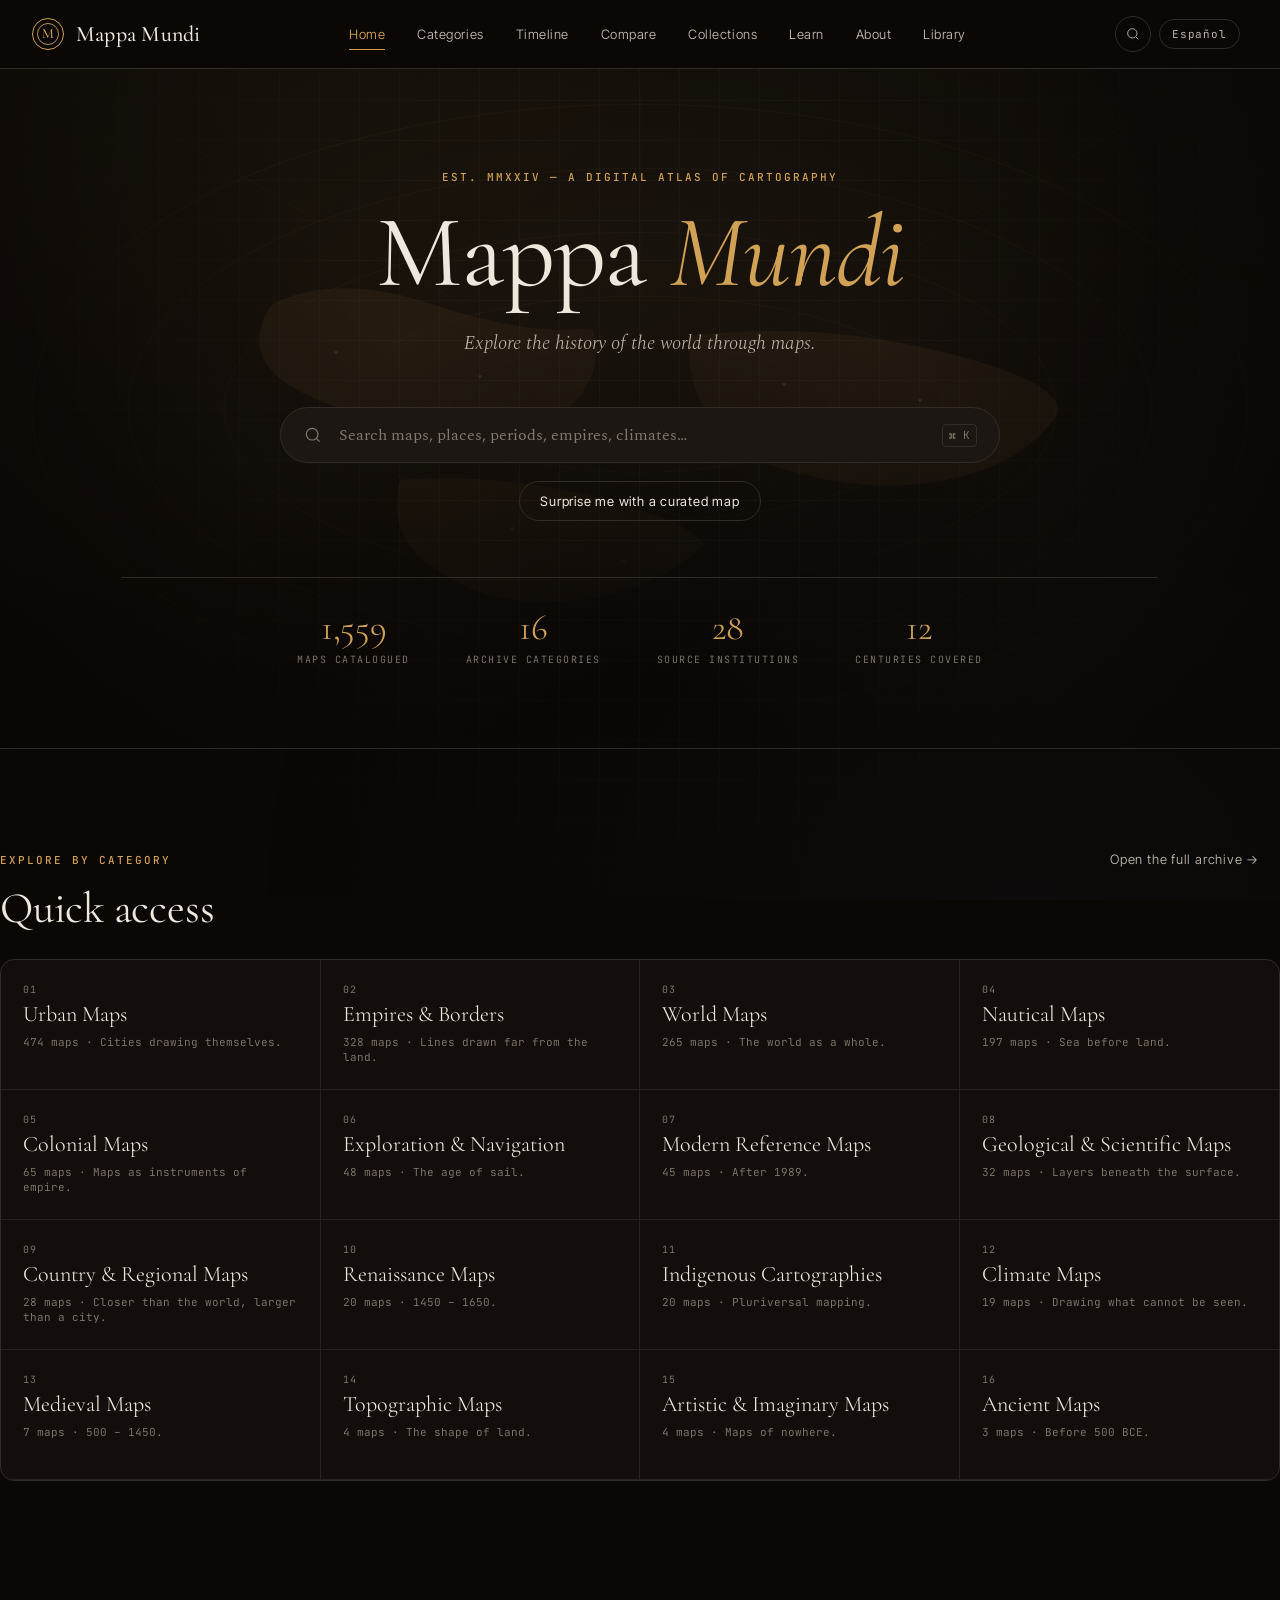
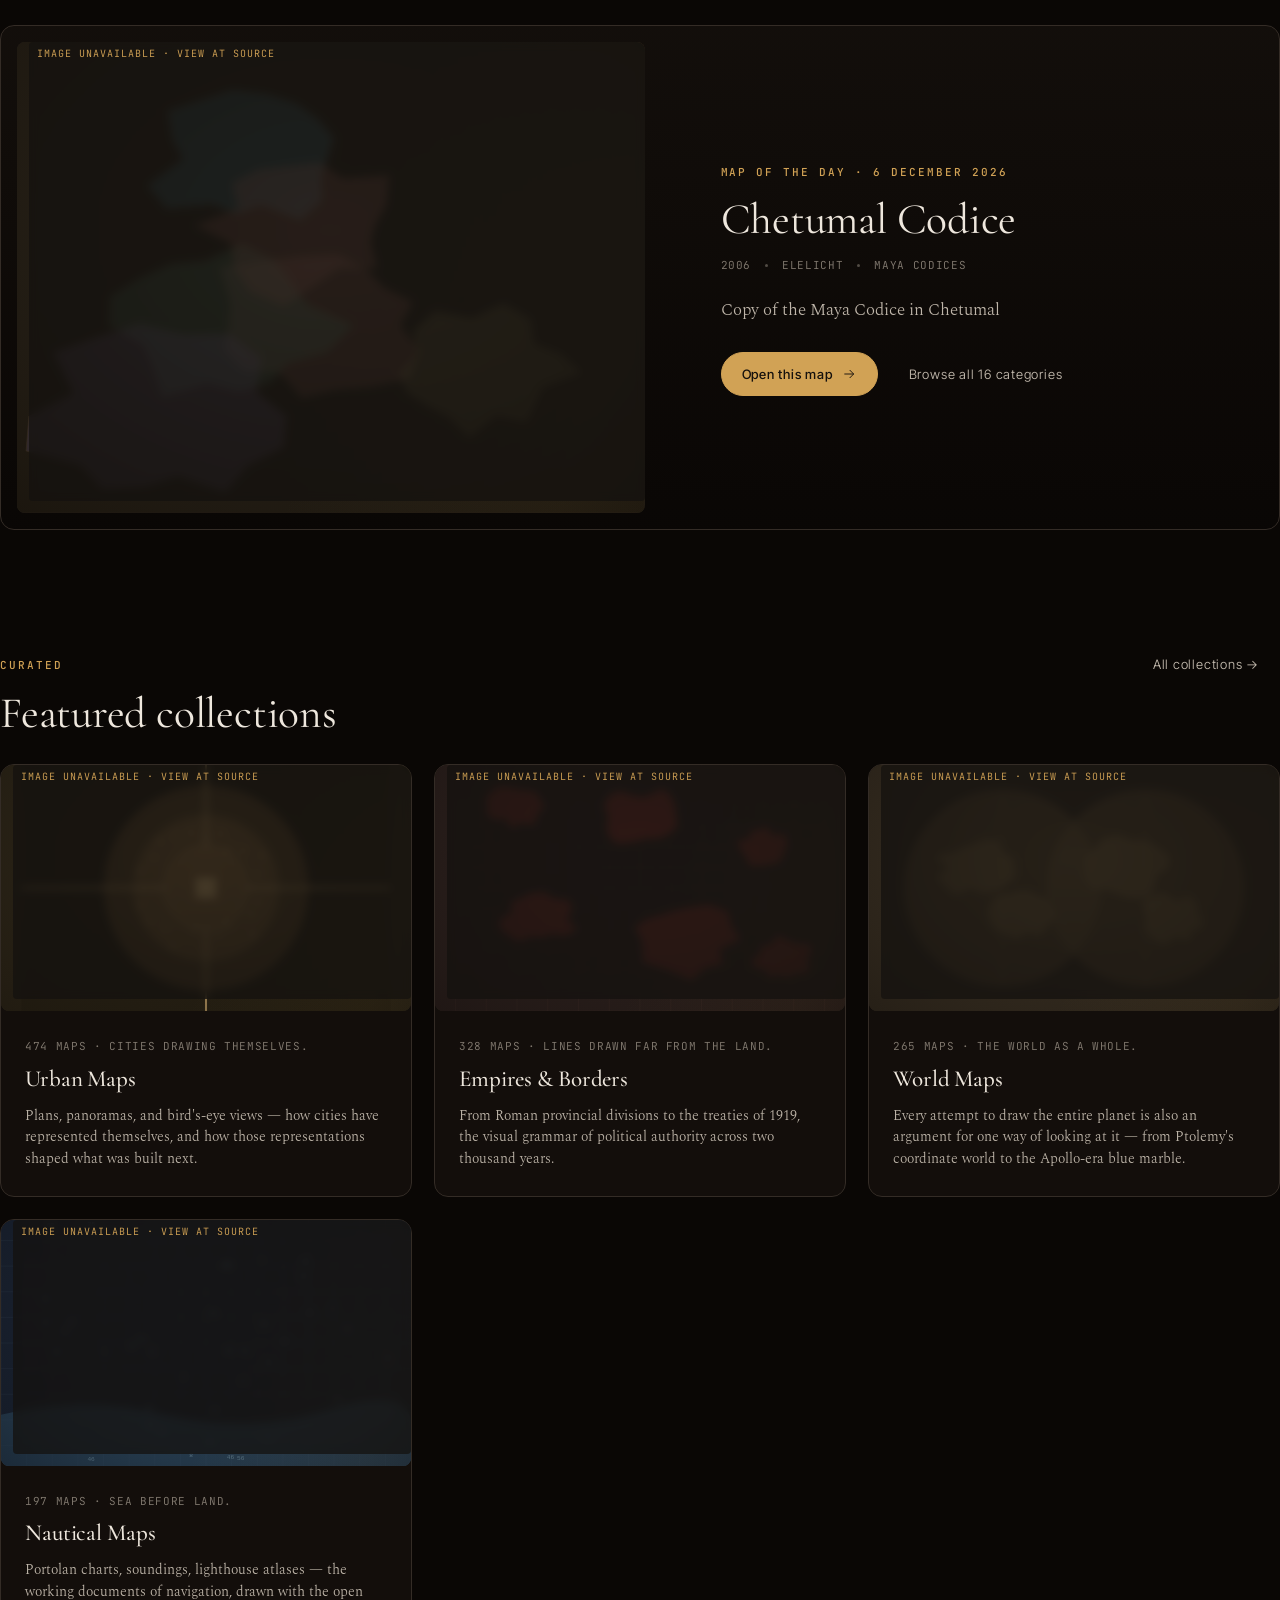
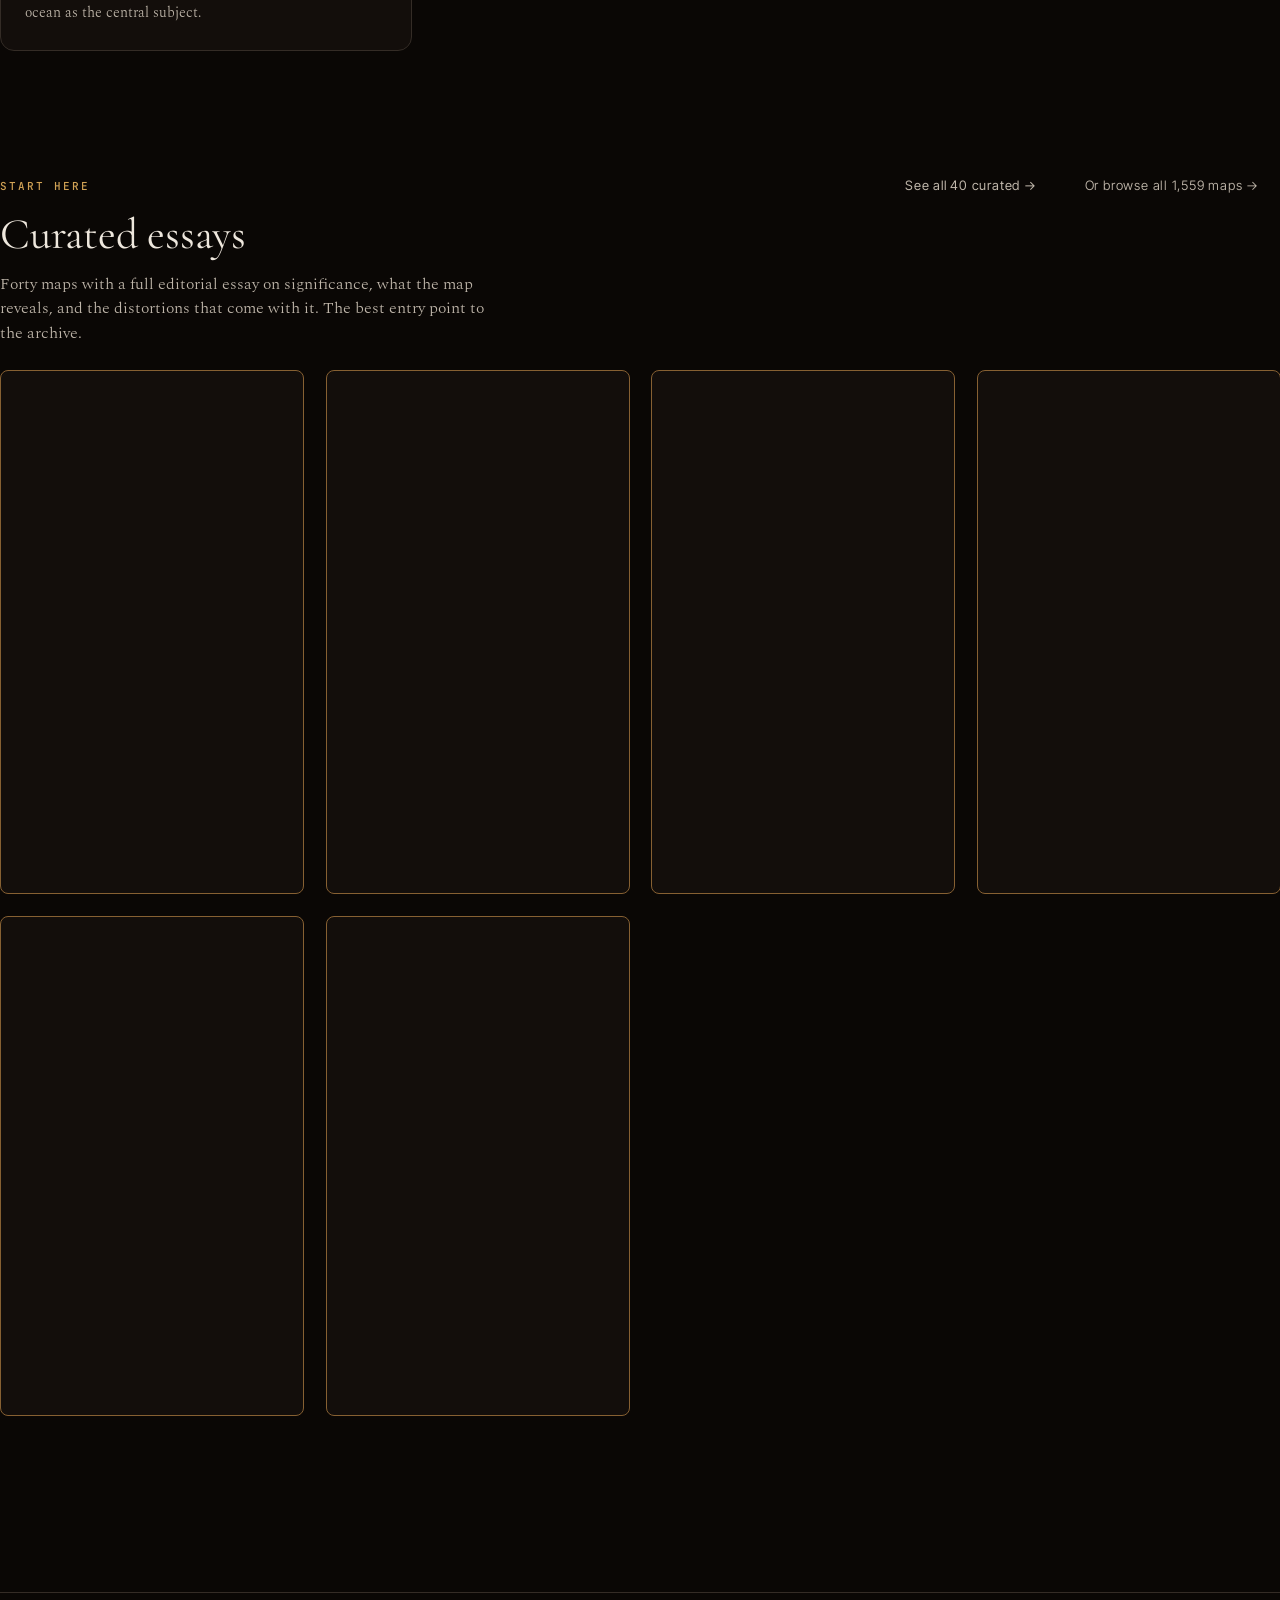
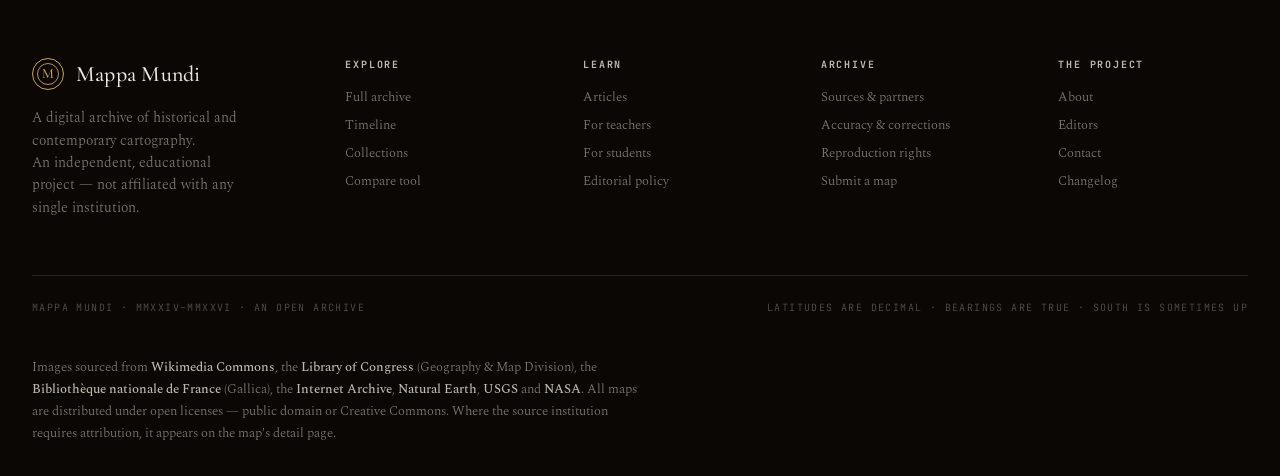
==== index.html @ e236183c "Iterations 18-19: identity (favicon/OG) + discovery (random + fuzzy) + education (article + glossary" ====
<!doctype html>
<html lang="en">
<head>
<meta charset="utf-8"/>
<meta name="viewport" content="width=device-width, initial-scale=1"/>
<title>Mappa Mundi — A Digital Archive of Maps</title>
<meta name="description" content="A digital archive of 1,559 historical and contemporary maps from the Library of Congress, Wikimedia Commons, Natural Earth, and other open collections. Curated essays on significance, interpretation, and the biases each map carries."/>

<!-- Favicon -->
<link rel="icon" type="image/svg+xml" href="favicon.svg"/>

<!-- Open Graph -->
<meta property="og:type" content="website"/>
<meta property="og:title" content="Mappa Mundi — A Digital Archive of Maps"/>
<meta property="og:description" content="1,559 maps, 40 curated essays, 12 centuries. Search, filter, compare, and read what each map reveals — and what it gets wrong."/>
<meta property="og:image" content="og-image.png"/>
<meta property="og:image:width" content="1200"/>
<meta property="og:image:height" content="630"/>
<meta property="og:image:alt" content="Mappa Mundi — a digital archive of cartography"/>
<meta property="og:url" content="https://sebastianscampo-gif.github.io/mappa-mundi/"/>
<meta property="og:site_name" content="Mappa Mundi"/>

<!-- Twitter card -->
<meta name="twitter:card" content="summary_large_image"/>
<meta name="twitter:title" content="Mappa Mundi — A Digital Archive of Maps"/>
<meta name="twitter:description" content="1,559 maps, 40 curated essays, 12 centuries. Search, filter, compare, and read what each map reveals — and what it gets wrong."/>
<meta name="twitter:image" content="og-image.png"/>

<meta name="theme-color" content="#15110b"/>

<link rel="preconnect" href="https://fonts.googleapis.com"/>
<link rel="preconnect" href="https://fonts.gstatic.com" crossorigin/>
<link href="https://fonts.googleapis.com/css2?family=Cormorant+Garamond:ital,wght@0,400;0,500;1,400;1,500&family=Spectral:ital,wght@0,300;0,400;0,500;0,600;1,400&family=Inter+Tight:wght@400;500&family=JetBrains+Mono:wght@400;500&display=swap" rel="stylesheet"/>
<link rel="stylesheet" href="styles.css"/>
<link rel="stylesheet" href="styles-pages.css"/>
</head>
<body>

<a class="skip-link" href="#main-content" data-i18n="skip.main">Skip to main content</a>

<!-- ============ NAV ============ -->
<header class="nav">
  <div class="nav-inner">
    <a class="brand" href="#/home">
      <span class="brand-glyph"></span>
      <span>Mappa Mundi</span>
    </a>
    <nav class="nav-links" id="nav-links" aria-label="Main navigation">
      <a class="nav-link" data-page="home" href="#/home" data-i18n="nav.home">Home</a>
      <a class="nav-link" data-page="archive" href="#/archive" data-i18n="nav.archive">Categories</a>
      <a class="nav-link" data-page="timeline" href="#/timeline" data-i18n="nav.timeline">Timeline</a>
      <a class="nav-link" data-page="compare" href="#/compare" data-i18n="nav.compare">Compare</a>
      <a class="nav-link" data-page="collections" href="#/collections" data-i18n="nav.collections">Collections</a>
      <a class="nav-link" data-page="learn" href="#/learn" data-i18n="nav.learn">Learn</a>
      <a class="nav-link" data-page="about" href="#/about" data-i18n="nav.about">About</a>
      <a class="nav-link" data-page="library" href="#/library" data-i18n="nav.library">Library</a>
    </nav>
    <div class="nav-actions">
      <button class="icon-btn" id="global-search-btn" data-i18n-title="nav.search" title="Search">
        <svg class="i" viewBox="0 0 24 24"><circle cx="11" cy="11" r="7" stroke="currentColor" stroke-width="1.4" fill="none"/><path d="M20 20l-3.5-3.5" stroke="currentColor" stroke-width="1.4" fill="none"/></svg>
      </button>
      <button class="lang-toggle" id="lang-toggle" title="Switch language" aria-label="Switch language">
        <span data-i18n="lang.toggle">Español</span>
      </button>
      <button class="icon-btn nav-menu-btn" id="nav-menu-btn" data-i18n-title="nav.menu" title="Menu" aria-label="Open menu" aria-expanded="false">
        <svg class="i" viewBox="0 0 24 24"><path d="M4 7h16M4 12h16M4 17h16" stroke="currentColor" stroke-width="1.6" fill="none"/></svg>
      </button>
      <div id="nav-account-slot" class="nav-account-slot"></div>
    </div>
  </div>
</header>

<main id="main-content">

<!-- ============ HOME ============ -->
<section class="page" id="page-home" data-screen-label="Home">
  <div class="hero">
    <div class="hero-bg">
      <svg viewBox="0 0 1600 900" preserveAspectRatio="xMidYMid slice" xmlns="http://www.w3.org/2000/svg">
        <defs>
          <radialGradient id="hg" cx="50%" cy="40%" r="70%">
            <stop offset="0%" stop-color="#3a2d1d"/>
            <stop offset="100%" stop-color="#15110b"/>
          </radialGradient>
        </defs>
        <rect width="1600" height="900" fill="url(#hg)"/>
        <g stroke="#8a6f3e" stroke-width="0.6" fill="none" opacity="0.55">
          <ellipse cx="800" cy="450" rx="760" ry="380"/>
          <ellipse cx="800" cy="450" rx="640" ry="300"/>
          <ellipse cx="800" cy="450" rx="520" ry="220"/>
          <ellipse cx="800" cy="450" rx="380" ry="140"/>
          <ellipse cx="800" cy="450" rx="240" ry="80"/>
        </g>
        <g stroke="#8a6f3e" stroke-width="0.5" fill="none" opacity="0.4">
          <line x1="800" y1="50" x2="800" y2="850"/>
          <line x1="40" y1="450" x2="1560" y2="450"/>
          <line x1="200" y1="100" x2="1400" y2="800"/>
          <line x1="1400" y1="100" x2="200" y2="800"/>
        </g>
        <g fill="#7c5d34" opacity="0.5">
          <path d="M340 320 Q420 280 540 320 T740 350 Q760 410 700 460 T540 470 Q420 460 360 420 T340 320 Z"/>
          <path d="M860 360 Q1020 340 1180 380 T1320 460 Q1280 520 1180 540 T960 520 Q860 480 860 360 Z"/>
          <path d="M500 540 Q620 530 740 560 T880 620 Q820 680 720 690 T560 660 Q480 620 500 540 Z"/>
        </g>
        <g fill="#bda270" opacity="0.7">
          <circle cx="420" cy="380" r="2"/><circle cx="600" cy="410" r="2"/><circle cx="720" cy="370" r="2"/>
          <circle cx="980" cy="420" r="2"/><circle cx="1150" cy="440" r="2"/>
          <circle cx="640" cy="600" r="2"/><circle cx="780" cy="640" r="2"/>
        </g>
      </svg>
    </div>
    <div class="hero-inner">
      <div class="eyebrow" data-i18n="hero.eyebrow">Est. MMXXIV — A Digital Atlas of Cartography</div>
      <h1 style="margin-top:18px">Mappa <em>Mundi</em></h1>
      <p class="subtitle" data-i18n="hero.subtitle">Explore the history of the world through maps.</p>
      <div class="search hero-search" id="hero-search">
        <svg class="i i-lg" viewBox="0 0 24 24" style="color:var(--ink-muted)"><circle cx="11" cy="11" r="7" stroke="currentColor" stroke-width="1.4" fill="none"/><path d="M20 20l-3.5-3.5" stroke="currentColor" stroke-width="1.4" fill="none"/></svg>
        <input data-i18n-placeholder="hero.placeholder" placeholder="Search maps, places, periods, empires, climates…"/>
        <span class="kbd">⌘ K</span>
      </div>
      <div class="row" style="gap:10px; margin-top:18px; justify-content:center; flex-wrap:wrap">
        <button class="btn" id="random-map-btn" data-i18n="hero.surprise">Surprise me with a curated map</button>
      </div>
      <div class="hero-stats">
        <div class="hero-stat"><div class="num">1,559</div><div class="lbl" data-i18n="hero.stat.maps">Maps catalogued</div></div>
        <div class="hero-stat"><div class="num">16</div><div class="lbl" data-i18n="hero.stat.cats">Archive categories</div></div>
        <div class="hero-stat"><div class="num">28</div><div class="lbl" data-i18n="hero.stat.inst">Source institutions</div></div>
        <div class="hero-stat"><div class="num">12</div><div class="lbl" data-i18n="hero.stat.cents">Centuries covered</div></div>
      </div>
    </div>
  </div>

  <!-- Categories -->
  <div class="container section">
    <div class="spread" style="margin-bottom: 28px">
      <div>
        <span class="eyebrow">Explore by category</span>
        <h2 style="margin-top:14px">Quick access</h2>
      </div>
      <a class="btn btn-ghost" href="#/archive">Open the full archive →</a>
    </div>
    <div class="category-strip" id="home-category-strip"></div>
  </div>

  <!-- Featured map of the day -->
  <div class="container section-tight">
    <div id="home-featured"></div>
  </div>

  <!-- Featured collections -->
  <div class="container section-tight">
    <div class="spread" style="margin-bottom: 28px">
      <div>
        <span class="eyebrow">Curated</span>
        <h2 style="margin-top:14px">Featured collections</h2>
      </div>
      <a class="btn btn-ghost" href="#/collections">All collections →</a>
    </div>
    <div class="grid-cards-lg grid-cards" id="home-collections"></div>
  </div>

  <!-- Curated essays -->
  <div class="container section-tight" style="padding-bottom: 96px">
    <div class="spread" style="margin-bottom: 24px">
      <div>
        <span class="eyebrow">Start here</span>
        <h2 style="margin-top:14px">Curated essays</h2>
        <p class="lede" style="margin-top:14px; max-width: 62ch; font-size:16px">Forty maps with a full editorial essay on significance, what the map reveals, and the distortions that come with it. The best entry point to the archive.</p>
      </div>
      <div class="row" style="gap:6px; flex-wrap:wrap">
        <button class="btn btn-ghost" id="home-browse-curated">See all 40 curated →</button>
        <a class="btn btn-ghost" href="#/archive">Or browse all 1,559 maps →</a>
      </div>
    </div>
    <div class="grid-cards" id="home-curated"></div>
  </div>
</section>

<!-- ============ ARCHIVE / CATEGORIES ============ -->
<section class="page" id="page-archive" data-screen-label="Categories">
  <div id="archive-content"></div>
</section>

<!-- ============ ZOOM MODAL ============ -->
<div id="zoom-modal" class="zoom-modal" role="dialog" aria-modal="true" aria-labelledby="zoom-title">
  <div class="zoom-modal-bar">
    <div class="zoom-modal-info">
      <div id="zoom-title"></div>
      <div id="zoom-meta" class="meta"></div>
    </div>
    <div class="row" style="gap:8px">
      <span id="zoom-source"></span>
      <button id="zoom-close" class="icon-btn" title="Close (Esc)">
        <svg class="i" viewBox="0 0 24 24"><path d="M6 6l12 12M18 6L6 18" stroke="currentColor" stroke-width="1.4" fill="none"/></svg>
      </button>
    </div>
  </div>
  <div id="zoom-stage" class="zoom-modal-stage"></div>
  <div class="zoom-modal-hint meta">Scroll to zoom · drag to pan · press Esc to close</div>
</div>

<!-- ============ SEARCH MODAL ============ -->
<div id="search-modal" class="search-modal" role="dialog" aria-modal="true">
  <div class="search-modal-inner">
    <div class="search-modal-bar">
      <svg class="i i-lg" viewBox="0 0 24 24" style="color:var(--ink-muted)"><circle cx="11" cy="11" r="7" stroke="currentColor" stroke-width="1.4" fill="none"/><path d="M20 20l-3.5-3.5" stroke="currentColor" stroke-width="1.4" fill="none"/></svg>
      <input id="search-modal-input" placeholder="Search 1,559 maps — by title, place, cartographer, era, language, or tag…" autocomplete="off"/>
      <span class="kbd">esc</span>
      <button id="search-modal-close" class="icon-btn" style="margin-left:auto">
        <svg class="i" viewBox="0 0 24 24"><path d="M6 6l12 12M18 6L6 18" stroke="currentColor" stroke-width="1.4" fill="none"/></svg>
      </button>
    </div>
    <div id="search-modal-results" class="search-modal-results"></div>
  </div>
</div>

<!-- ============ MAP DETAIL ============ -->
<section class="page" id="page-map" data-screen-label="Map Detail">
  <div id="map-detail-root"></div>
</section>

<!-- ============ TIMELINE ============ -->
<section class="page" id="page-timeline" data-screen-label="Timeline">
  <div class="container">
    <div style="padding: 72px 0 24px; max-width: 880px;">
      <span class="eyebrow">Timeline</span>
      <h1 style="margin-top:18px">Maps across history.</h1>
      <p class="lede" style="margin-top:18px">Five thousand years of cartography, organised by the questions each era was trying to answer. Scroll to move forward through time; each period shows a sample of representative maps with a short historical note.</p>
    </div>
    <div class="timeline" id="timeline-root"></div>
  </div>
</section>

<!-- ============ COMPARE ============ -->
<section class="page" id="page-compare" data-screen-label="Compare">
  <div id="compare-root"></div>
</section>

<!-- ============ COLLECTIONS ============ -->
<section class="page" id="page-collections" data-screen-label="Collections">
  <div class="container">
    <div style="padding: 72px 0 0; max-width: 880px;">
      <span class="eyebrow">Curated</span>
      <h1 style="margin-top:18px">Collections.</h1>
      <p class="lede" style="margin-top:18px">Themed groupings of maps, each with an introductory essay. Collections are how we try to make sense of a long archive: not by exhaustion, but by argument.</p>
    </div>
    <div class="collections-list" id="collections-root"></div>
  </div>
</section>

<!-- ============ LEARN ============ -->
<section class="page" id="page-learn" data-screen-label="Learn">
  <div class="container">
    <div style="padding: 72px 0 32px; max-width: 880px;">
      <span class="eyebrow">Learn</span>
      <h1 style="margin-top:18px">Reading maps as history.</h1>
      <p class="lede" style="margin-top:18px">Essays, primers, and case studies on the history of cartography — how maps are made, what they hide, and what they do in the world.</p>
      <div class="row" style="gap:10px; margin-top:24px; flex-wrap:wrap">
        <a class="btn btn-ghost" href="#/glossary" style="padding-left:0">→ Glossary of cartographic terms</a>
      </div>
    </div>
    <div class="articles-grid" id="learn-root"></div>
  </div>
</section>

<!-- ============ ARTICLE (single Learn article) ============ -->
<section class="page" id="page-article" data-screen-label="Article">
  <div id="article-content"></div>
</section>

<!-- ============ GLOSSARY ============ -->
<section class="page" id="page-glossary" data-screen-label="Glossary">
  <div id="glossary-content"></div>
</section>

<!-- ============ ABOUT ============ -->
<section class="page" id="page-about" data-screen-label="About">
  <div class="container">
    <div class="about-hero">
      <span class="eyebrow">About Mappa Mundi</span>
      <h1 style="margin-top:22px">A digital museum<br/>of maps.</h1>
      <p class="lede" style="margin-top:28px; max-width: 60ch; margin-inline:auto">
        Mappa Mundi exists to make the world's cartographic record legible, searchable, and contextualized — for the student writing their first essay, the teacher building a lesson, the researcher tracing a primary source, the designer mining the archive for visual ideas, and the curious traveler who simply wants to know how the place they live was once drawn.
      </p>
    </div>

    <section class="about-section">
      <div class="about-grid">
        <h3>The mission</h3>
        <div>
          <p>Maps are not transparent. They are arguments — made by particular people, in particular places, for particular reasons. Mappa Mundi was built on the conviction that a map is most useful when you can see who drew it, what they were trying to do, and what they chose to leave out.</p>
          <p style="margin-top:16px">Every map in the archive is accompanied by a short essay covering its historical context, its scientific or political meaning, its known distortions, and the events surrounding its making. We treat the archive as a teaching collection, not a wallpaper library.</p>
        </div>
      </div>
    </section>

    <section class="about-section">
      <div class="about-grid">
        <h3>The archive at a glance</h3>
        <div id="about-stats"></div>
      </div>
    </section>

    <section class="about-section">
      <div class="about-grid">
        <h3>Who it's for</h3>
        <div class="audience-grid">
          <div class="audience"><span class="meta">For</span><h4>Students</h4><p>Primary sources, with context. Citation-ready records for every map.</p></div>
          <div class="audience"><span class="meta">For</span><h4>Teachers</h4><p>Lesson-ready collections and side-by-side comparison tools.</p></div>
          <div class="audience"><span class="meta">For</span><h4>Researchers</h4><p>Provenance, source institutions, and cross-references between maps.</p></div>
          <div class="audience"><span class="meta">For</span><h4>Designers</h4><p>A working visual library of historical cartographic conventions.</p></div>
          <div class="audience"><span class="meta">For</span><h4>Historians</h4><p>Time-period filters and curated essays on cartographic history.</p></div>
          <div class="audience"><span class="meta">For</span><h4>Travelers</h4><p>How the places you visit were drawn, by whom, and why.</p></div>
          <div class="audience"><span class="meta">For</span><h4>Curious users</h4><p>One map a day, with a short story behind it.</p></div>
        </div>
      </div>
    </section>

    <section class="about-section">
      <div class="about-grid">
        <h3>Sources &amp; accuracy</h3>
        <div>
          <p>The archive is built primarily on the open digital collections of the <strong>Library of Congress Geography &amp; Map Division</strong>, which contributes the majority of the holdings, supplemented by <strong>Wikimedia Commons</strong>, <strong>Natural Earth</strong>, the <strong>USGS</strong>, the <strong>Bibliothèque nationale de France (Gallica)</strong>, the <strong>Internet Archive</strong>, and a small number of other institutional contributors. All maps are distributed under open licences — public domain or Creative Commons.</p>
          <p style="margin-top:16px">Every record links back to its source institution where one is known. Essays and curated commentary exist for a small set of historically significant maps; for the rest, the archive surfaces what each source institution itself published. We label curated entries and we publish corrections when readers find them.</p>
          <p style="margin-top:16px">The archive is not neutral, and we don't pretend that it is. The selection reflects what the source institutions have digitised — which is itself an editorial position, with all the biases that implies. A map collected here is a map we consider worth thinking about, including, especially, the maps we disagree with.</p>
        </div>
      </div>
    </section>

    <section class="about-section">
      <div class="about-grid">
        <h3>Educational use</h3>
        <div>
          <p>All records on Mappa Mundi are free to consult. Maps reproduced under licence from source institutions are marked accordingly; public-domain works are linked at their archival resolution on the source institution's site.</p>
          <p style="margin-top:16px">Mappa Mundi is an independent project, not affiliated with any of the source institutions. Submissions, corrections, and partnership enquiries can be addressed to the project maintainers; replace this line with your real contact details before publishing.</p>
        </div>
      </div>
    </section>
  </div>
</section>

<!-- ============ ACCOUNT ============ -->
<section class="page" id="page-account" data-screen-label="Account">
  <div id="account-content"></div>
</section>

<!-- ============ LIBRARY ============ -->
<section class="page" id="page-library" data-screen-label="Library">
  <div class="container">
    <div style="padding: 72px 0 0">
      <span class="eyebrow">Your Library</span>
      <h1 style="margin-top:18px">Saved, read, written.</h1>
      <p class="lede" style="margin-top:18px; max-width: 62ch">Maps you've saved, places you've recently visited in the archive, your private collections, and the notes you've written along the way.</p>
    </div>

    <div class="library-tabs" style="margin-top: 48px">
      <span class="library-tab active">Saved maps</span>
      <span class="library-tab">Recently viewed</span>
      <span class="library-tab">My collections</span>
      <span class="library-tab">Notes</span>
      <span class="library-tab">Offline</span>
    </div>

    <div class="stack-24" style="padding-bottom: 80px">
      <div>
        <div class="spread" style="margin-bottom:18px">
          <h3>Saved maps</h3>
          <span class="meta" id="library-saved-count">0 maps</span>
        </div>
        <div class="grid-cards" id="library-saved"></div>
      </div>

      <div style="margin-top: 56px">
        <div class="spread" style="margin-bottom:18px">
          <h3>Recently viewed</h3>
          <span class="meta" id="library-recent-count">Last 7 days</span>
        </div>
        <div style="display:grid; grid-template-columns: repeat(auto-fit, minmax(220px, 1fr)); gap: 22px" id="library-recent"></div>
      </div>

      <div style="margin-top: 56px">
        <div class="spread" style="margin-bottom:18px">
          <h3>My notes</h3>
          <span class="meta" id="library-notes-count">0 notes</span>
        </div>
        <div style="display:grid; grid-template-columns: repeat(auto-fit, minmax(280px, 1fr)); gap: 18px" id="library-notes"></div>
      </div>

      <div style="margin-top: 56px">
        <div class="spread" style="margin-bottom:18px">
          <h3>My collections</h3>
          <span class="meta">2 collections</span>
        </div>
        <div style="display:grid; grid-template-columns: repeat(auto-fit, minmax(320px, 1fr)); gap: 22px">
          <a class="collection-card" href="#/collections">
            <div class="map-frame" style="aspect-ratio: 5/3; padding: 18px; display:flex; align-items:flex-end">
              <div style="font-family:var(--serif-display); font-size:32px; color:var(--gold); line-height:1.05">For my dissertation on<br/>Ottoman cartography</div>
            </div>
            <div class="collection-body">
              <span class="meta">17 maps · created 12 Jan 2026</span>
              <h3 style="margin-top:6px">Ottoman cartography, 1500–1700</h3>
            </div>
          </a>
          <a class="collection-card" href="#/collections">
            <div class="map-frame" style="aspect-ratio: 5/3; padding: 18px; display:flex; align-items:flex-end">
              <div style="font-family:var(--serif-display); font-size:32px; color:var(--gold); line-height:1.05">Climate maps for<br/>spring lecture series</div>
            </div>
            <div class="collection-body">
              <span class="meta">9 maps · created 03 Mar 2026</span>
              <h3 style="margin-top:6px">Climate cartography teaching set</h3>
            </div>
          </a>
        </div>
      </div>
    </div>
  </div>
</section>

</main>

<!-- ============ FOOTER ============ -->
<footer class="footer">
  <div class="container-wide">
    <div class="footer-grid">
      <div>
        <a class="brand" href="#/home" style="margin-bottom:16px">
          <span class="brand-glyph"></span>
          <span>Mappa Mundi</span>
        </a>
        <p style="margin-top:16px; max-width: 32ch; font-family: var(--serif-body); font-size: 14px; line-height:1.6; color: var(--ink-muted)">
          A digital archive of historical and contemporary cartography. An independent, educational project — not affiliated with any single institution.
        </p>
      </div>
      <div>
        <h5>Explore</h5>
        <ul>
          <li><a href="#/archive">Full archive</a></li>
          <li><a href="#/timeline">Timeline</a></li>
          <li><a href="#/collections">Collections</a></li>
          <li><a href="#/compare">Compare tool</a></li>
        </ul>
      </div>
      <div>
        <h5>Learn</h5>
        <ul>
          <li><a href="#/learn">Articles</a></li>
          <li><a href="#/learn">For teachers</a></li>
          <li><a href="#/learn">For students</a></li>
          <li><a href="#/about">Editorial policy</a></li>
        </ul>
      </div>
      <div>
        <h5>Archive</h5>
        <ul>
          <li><a href="#/about">Sources &amp; partners</a></li>
          <li><a href="#/about">Accuracy &amp; corrections</a></li>
          <li><a href="#/about">Reproduction rights</a></li>
          <li><a href="#/about">Submit a map</a></li>
        </ul>
      </div>
      <div>
        <h5>The Project</h5>
        <ul>
          <li><a href="#/about">About</a></li>
          <li><a href="#/about">Editors</a></li>
          <li><a href="#/about">Contact</a></li>
          <li><a href="#/about">Changelog</a></li>
        </ul>
      </div>
    </div>
    <div class="footer-bottom">
      <span>Mappa Mundi · MMXXIV–MMXXVI · An open archive</span>
      <span>Latitudes are decimal · Bearings are true · South is sometimes up</span>
    </div>
    <div class="footer-attribution">
      Images sourced from <strong>Wikimedia Commons</strong>, the <strong>Library of Congress</strong> (Geography &amp; Map Division), the <strong>Bibliothèque nationale de France</strong> (Gallica), the <strong>Internet Archive</strong>, <strong>Natural Earth</strong>, <strong>USGS</strong> and <strong>NASA</strong>. All maps are distributed under open licenses — public domain or Creative Commons. Where the source institution requires attribution, it appears on the map's detail page.
    </div>
  </div>
</footer>

<!-- Real archive dataset (1,559 maps) — exposes window.MAPS_RAW -->
<script src="maps.js"></script>
<!-- SVG placeholder generators (used as image-load fallback) — exposes window.mapSVG -->
<script src="maps-data.js"></script>
<!-- Account / auth state — exposes window.Account -->
<script src="account.js"></script>
<script src="app.js"></script>
</body>
</html>
---- styles.css ----
/* ============ Mappa Mundi — Design System ============ */
:root {
  /* warm dark museum palette */
  --bg-deep: oklch(13% 0.008 60);
  --bg-surface: oklch(17% 0.01 60);
  --bg-card: oklch(21% 0.012 60);
  --bg-elev: oklch(25% 0.014 60);
  --divider: oklch(30% 0.015 60);
  --divider-soft: oklch(26% 0.013 60);

  --ink: oklch(93% 0.015 75);          /* parchment */
  --ink-dim: oklch(78% 0.02 75);
  --ink-muted: oklch(58% 0.018 75);
  --ink-faint: oklch(42% 0.014 75);

  --gold: oklch(74% 0.11 78);          /* antique gold / bronze */
  --gold-soft: oklch(68% 0.08 78);
  --gold-deep: oklch(52% 0.08 70);
  --blue: oklch(62% 0.08 240);         /* muted museum blue */
  --blue-deep: oklch(40% 0.06 240);
  --green: oklch(58% 0.06 150);        /* dark green */
  --green-deep: oklch(38% 0.05 150);
  --terracotta: oklch(60% 0.09 40);

  --radius-sm: 4px;
  --radius: 8px;
  --radius-lg: 14px;
  --radius-xl: 22px;

  --shadow-sm: 0 1px 0 rgba(0,0,0,.4), 0 4px 12px rgba(0,0,0,.25);
  --shadow: 0 1px 0 rgba(0,0,0,.4), 0 12px 32px rgba(0,0,0,.4);
  --shadow-lg: 0 1px 0 rgba(0,0,0,.4), 0 24px 60px rgba(0,0,0,.55);

  --serif-display: "Cormorant Garamond", "EB Garamond", Georgia, serif;
  --serif-body: "Spectral", "Source Serif Pro", Georgia, serif;
  --sans: "Inter Tight", system-ui, sans-serif;
  --mono: "JetBrains Mono", ui-monospace, "SF Mono", monospace;

  --maxw: 1400px;
}

* { box-sizing: border-box; }
html, body { margin: 0; padding: 0; }

body {
  background: var(--bg-deep);
  color: var(--ink);
  font-family: var(--serif-body);
  font-weight: 350;
  font-size: 16px;
  line-height: 1.55;
  -webkit-font-smoothing: antialiased;
  text-rendering: optimizeLegibility;
  min-height: 100vh;
}

/* subtle cartographic background — concentric meridians */
body::before {
  content: "";
  position: fixed; inset: 0;
  pointer-events: none;
  z-index: 0;
  background:
    radial-gradient(ellipse at 20% 0%, rgba(180,150,90,.05), transparent 60%),
    radial-gradient(ellipse at 80% 100%, rgba(80,120,160,.04), transparent 55%);
}
body::after {
  content: "";
  position: fixed; inset: 0;
  pointer-events: none;
  z-index: 0;
  opacity: .035;
  background-image:
    repeating-linear-gradient(0deg, transparent 0 39px, var(--ink) 39px 40px),
    repeating-linear-gradient(90deg, transparent 0 39px, var(--ink) 39px 40px);
  mask-image: radial-gradient(ellipse at 50% 30%, black 30%, transparent 80%);
}

main, header, footer { position: relative; z-index: 1; }

/* ============ Typography ============ */
h1, h2, h3, h4, .display {
  font-family: var(--serif-display);
  font-weight: 500;
  letter-spacing: -0.005em;
  color: var(--ink);
  margin: 0;
  text-wrap: balance;
}
h1 { font-size: clamp(48px, 6vw, 92px); line-height: 0.98; font-weight: 400; }
h2 { font-size: clamp(32px, 3.4vw, 52px); line-height: 1.05; font-weight: 400; }
h3 { font-size: clamp(22px, 1.8vw, 28px); line-height: 1.15; }
h4 { font-size: 18px; line-height: 1.25; font-family: var(--serif-body); font-weight: 500; }
p { margin: 0; text-wrap: pretty; }

.eyebrow {
  font-family: var(--mono);
  font-size: 11px;
  letter-spacing: 0.18em;
  text-transform: uppercase;
  color: var(--gold);
  font-weight: 500;
}
.eyebrow-dim { color: var(--ink-muted); }

.lede {
  font-family: var(--serif-body);
  font-size: clamp(17px, 1.3vw, 20px);
  color: var(--ink-dim);
  line-height: 1.55;
  font-weight: 350;
}

.meta {
  font-family: var(--mono);
  font-size: 11px;
  letter-spacing: 0.06em;
  color: var(--ink-muted);
  text-transform: uppercase;
}
.meta-row { display: flex; gap: 14px; flex-wrap: wrap; align-items: center; }
.meta-row .dot { width: 3px; height: 3px; border-radius: 50%; background: var(--ink-faint); }

a { color: inherit; text-decoration: none; }
.link-underline {
  background-image: linear-gradient(currentColor, currentColor);
  background-size: 100% 1px;
  background-position: 0 100%;
  background-repeat: no-repeat;
  padding-bottom: 1px;
}

/* ============ Layout ============ */
.container { max-width: var(--maxw); margin: 0 auto; padding: 0 32px; }
.container-wide { max-width: 1640px; margin: 0 auto; padding: 0 32px; }
@media (max-width: 680px) { .container, .container-wide { padding: 0 20px; } }

.section { padding: 88px 0; }
.section-tight { padding: 56px 0; }

.divider { height: 1px; background: var(--divider); }
.divider-ornate {
  display: flex; align-items: center; gap: 16px; color: var(--ink-faint);
}
.divider-ornate::before, .divider-ornate::after {
  content: ""; flex: 1; height: 1px;
  background: linear-gradient(90deg, transparent, var(--divider) 30%, var(--divider) 70%, transparent);
}
.divider-ornate .glyph { font-family: var(--serif-display); font-size: 14px; letter-spacing: .3em; color: var(--gold); }

/* ============ Nav ============ */
.nav {
  position: sticky; top: 0; z-index: 50;
  background: var(--bg-deep);
  border-bottom: 1px solid var(--divider);
}
.nav-inner {
  display: flex; align-items: center; gap: 32px;
  padding: 16px 32px;
  max-width: 1640px; margin: 0 auto;
}
.brand {
  display: flex; align-items: center; gap: 12px;
  font-family: var(--serif-display);
  font-size: 22px; letter-spacing: 0.01em;
  font-weight: 500;
  color: var(--ink);
}
.brand-glyph {
  width: 32px; height: 32px;
  border: 1px solid var(--gold);
  border-radius: 50%;
  display: grid; place-items: center;
  position: relative;
  flex-shrink: 0;
}
.brand-glyph::before {
  content: ""; position: absolute; inset: 4px;
  border: 1px solid var(--gold-soft);
  border-radius: 50%;
}
.brand-glyph::after {
  content: "M"; font-family: var(--serif-display); font-size: 14px; color: var(--gold); line-height: 1;
}
.nav-links {
  display: flex; gap: 4px; flex: 1; justify-content: center;
}
.nav-link {
  padding: 8px 14px;
  font-family: var(--sans);
  font-size: 13px;
  letter-spacing: 0.04em;
  color: var(--ink-dim);
  border-radius: 6px;
  cursor: pointer;
  transition: color .15s, background .15s;
  position: relative;
}
.nav-link:hover { color: var(--ink); background: rgba(255,255,255,.03); }
.nav-link.active { color: var(--gold); }
.nav-link.active::after {
  content: "";
  position: absolute; left: 14px; right: 14px; bottom: 2px;
  height: 1px; background: var(--gold);
}
.nav-actions { display: flex; gap: 8px; align-items: center; }

.icon-btn {
  width: 36px; height: 36px;
  display: grid; place-items: center;
  background: transparent;
  border: 1px solid var(--divider);
  color: var(--ink-dim);
  border-radius: 50%;
  cursor: pointer;
  transition: all .15s;
}
.icon-btn:hover { color: var(--gold); border-color: var(--gold-deep); }

.lang-toggle {
  background: transparent;
  border: 1px solid var(--divider);
  color: var(--ink-dim);
  font-family: var(--mono); font-size: 11px; letter-spacing: 0.08em;
  padding: 7px 12px; border-radius: 999px;
  cursor: pointer; transition: all .15s;
}
.lang-toggle:hover { color: var(--gold); border-color: var(--gold-deep); }

/* ============ Buttons ============ */
.btn {
  font-family: var(--sans);
  font-size: 13px;
  letter-spacing: 0.06em;
  padding: 11px 20px;
  border: 1px solid var(--divider);
  border-radius: 999px;
  background: transparent;
  color: var(--ink);
  cursor: pointer;
  display: inline-flex; gap: 8px; align-items: center;
  transition: all .18s;
}
.btn:hover { border-color: var(--gold-soft); color: var(--gold); }
.btn-primary {
  background: var(--gold);
  color: oklch(18% 0.01 60);
  border-color: var(--gold);
  font-weight: 500;
}
.btn-primary:hover { background: var(--gold-soft); color: oklch(15% 0.01 60); border-color: var(--gold-soft); }
.btn-ghost { border-color: transparent; color: var(--ink-dim); }
.btn-ghost:hover { background: rgba(255,255,255,.04); color: var(--ink); }

.btn-sm { padding: 7px 14px; font-size: 11px; }

/* ============ Inputs ============ */
.search {
  display: flex; align-items: center; gap: 14px;
  padding: 14px 22px;
  background: var(--bg-card);
  border: 1px solid var(--divider);
  border-radius: 999px;
  transition: all .2s;
}
.search:focus-within { border-color: var(--gold-deep); background: var(--bg-elev); }
.search input {
  flex: 1; background: transparent; border: 0; outline: none;
  font-family: var(--serif-body); font-size: 16px; color: var(--ink);
}
.search input::placeholder { color: var(--ink-muted); }
.search .kbd {
  font-family: var(--mono); font-size: 11px; color: var(--ink-muted);
  border: 1px solid var(--divider); border-radius: 4px;
  padding: 2px 6px;
}

.input, .select {
  background: var(--bg-card);
  border: 1px solid var(--divider);
  border-radius: 6px;
  padding: 9px 12px;
  color: var(--ink);
  font-family: var(--serif-body);
  font-size: 14px;
  outline: none;
}
.input:focus, .select:focus { border-color: var(--gold-deep); }

.chip {
  display: inline-flex; align-items: center; gap: 6px;
  padding: 4px 10px;
  border: 1px solid var(--divider);
  border-radius: 999px;
  font-family: var(--mono); font-size: 10px;
  letter-spacing: 0.1em; text-transform: uppercase;
  color: var(--ink-dim);
  background: rgba(255,255,255,.015);
}
.chip-gold { color: var(--gold); border-color: var(--gold-deep); background: rgba(180,140,60,.06); }
.chip-blue { color: var(--blue); border-color: var(--blue-deep); background: rgba(80,120,200,.06); }
.chip-green { color: var(--green); border-color: var(--green-deep); background: rgba(80,160,110,.06); }

/* ============ Map placeholders ============ */
.map-frame {
  position: relative;
  overflow: hidden;
  background: oklch(20% 0.012 65);
  border-radius: var(--radius);
  isolation: isolate;
}
.map-frame svg { display: block; width: 100%; height: 100%; }
.map-frame .frame-label {
  position: absolute; left: 12px; bottom: 10px;
  font-family: var(--mono); font-size: 10px;
  letter-spacing: 0.12em; text-transform: uppercase;
  color: var(--ink-muted);
  background: rgba(20, 18, 15, .65);
  padding: 4px 8px; border-radius: 4px;
  backdrop-filter: blur(6px);
}
.map-frame::after { /* paper grain */
  content: ""; position: absolute; inset: 0;
  pointer-events: none;
  background:
    radial-gradient(ellipse at 30% 20%, rgba(255,255,255,.04), transparent 50%),
    radial-gradient(ellipse at 70% 80%, rgba(0,0,0,.25), transparent 50%);
}

/* ============ Map Card ============ */
.map-card {
  border: 1px solid var(--divider-soft);
  border-radius: var(--radius);
  background: var(--bg-surface);
  overflow: hidden;
  cursor: pointer;
  transition: transform .35s cubic-bezier(.2,.6,.2,1), border-color .2s, box-shadow .35s;
  display: flex; flex-direction: column;
  /* CSS-native virtualization: skip rendering work for offscreen cards */
  content-visibility: auto;
  contain-intrinsic-size: 0 480px;
}
.map-card:hover {
  transform: translateY(-3px);
  border-color: var(--gold-deep);
  box-shadow: var(--shadow);
}
.map-card .map-frame { aspect-ratio: 4/3; border-radius: 0; }
.map-card-body { padding: 18px 18px 20px; display: flex; flex-direction: column; gap: 8px; }
.map-card h4 { font-family: var(--serif-display); font-weight: 500; font-size: 22px; line-height: 1.1; }
.map-card .desc { color: var(--ink-muted); font-size: 14px; line-height: 1.5; }
.map-card .card-meta { display: flex; gap: 10px; align-items: center; flex-wrap: wrap; margin-top: 2px; }

/* ============ Grids ============ */
.grid-cards {
  display: grid; gap: 22px;
  grid-template-columns: repeat(auto-fill, minmax(280px, 1fr));
}
.grid-cards-lg { grid-template-columns: repeat(auto-fill, minmax(340px, 1fr)); }

/* ============ Footer ============ */
.footer {
  border-top: 1px solid var(--divider);
  padding: 64px 0 32px;
  margin-top: 80px;
  color: var(--ink-muted);
  font-size: 13px;
}
.footer-grid {
  display: grid; grid-template-columns: 1.4fr repeat(4, 1fr); gap: 48px;
}
@media (max-width: 900px) { .footer-grid { grid-template-columns: 1fr 1fr; } }
.footer h5 {
  font-family: var(--mono); font-size: 10px; letter-spacing: 0.18em;
  text-transform: uppercase; color: var(--ink-dim);
  margin: 0 0 14px;
}
.footer ul { list-style: none; padding: 0; margin: 0; display: flex; flex-direction: column; gap: 8px; }
.footer a:hover { color: var(--gold); }
.footer-bottom {
  margin-top: 56px; padding-top: 24px; border-top: 1px solid var(--divider-soft);
  display: flex; justify-content: space-between; gap: 16px; flex-wrap: wrap;
  font-family: var(--mono); font-size: 10px; letter-spacing: .14em; text-transform: uppercase;
  color: var(--ink-faint);
}

/* ============ Page transitions ============ */
.page { display: none; animation: fadeIn .35s ease; }
.page.active { display: block; }
@keyframes fadeIn {
  from { opacity: 0; transform: translateY(6px); }
  to { opacity: 1; transform: translateY(0); }
}

/* ============ Image loading skeleton (cartographic shimmer) ============ */
.map-frame-img { background: var(--bg-card); }
.map-img { opacity: 0; transition: opacity .35s ease; }
.map-img.loaded { opacity: 1; }
.img-fallback { transition: opacity .35s ease; }
.map-img.loaded ~ .img-fallback,
.img-fallback:has(+ .map-img.loaded) { opacity: 0; }
/* Shimmer on still-loading frames */
.map-frame-img::before {
  content: "";
  position: absolute; inset: 0;
  background: linear-gradient(110deg,
    transparent 30%,
    rgba(180, 140, 60, 0.05) 50%,
    transparent 70%);
  background-size: 200% 100%;
  animation: shimmer 2.2s linear infinite;
  pointer-events: none;
  z-index: 1;
}
.map-frame-img:has(.map-img.loaded)::before,
.map-frame-img:has(.img-err)::before { display: none; }
@keyframes shimmer {
  0% { background-position: 200% 0; }
  100% { background-position: -200% 0; }
}

/* ============ Print stylesheet ============ */
@media print {
  /* Hide chrome */
  .nav, .footer, .nav-actions, .nav-links, .nav-menu-btn,
  .archive-sidebar, .breadcrumb, .viewer-toolbar,
  .viewer-actions, .related-strip, .cite-copy,
  .citations summary::before, #zoom-modal, #search-modal,
  .empty-state .active-chips, .share-link, .clear-all,
  .home-search, .hero-search { display: none !important; }

  body, html { background: white !important; color: black !important; font-size: 12pt; }
  body::before, body::after { display: none !important; }

  /* Map detail */
  #page-map { display: block !important; }
  .detail-grid { display: block !important; }
  .detail-viewer { page-break-after: avoid; }
  .map-frame-img::before { display: none !important; }

  /* Citations should be visible and unfolded for print */
  .citations { border: 1px solid #999 !important; background: white !important; padding: 16pt !important; }
  .citations[open] .citation-block, .citations .citation-block { display: flex !important; }
  details.citations summary { font-weight: bold; }

  /* All text dark on light */
  h1, h2, h3, h4, p, span, em, div, li { color: black !important; }
  .meta, .eyebrow { color: #444 !important; }
  .lede { color: #222 !important; }
  a { color: black !important; text-decoration: underline; }

  /* Avoid orphans / widows */
  h1, h2, h3 { page-break-after: avoid; }
  section, .detail-essays section { page-break-inside: avoid; }
}

/* ============ Misc utility ============ */
.row { display: flex; gap: 16px; align-items: center; }
.row-between { display: flex; justify-content: space-between; align-items: center; gap: 16px; }
.col { display: flex; flex-direction: column; gap: 16px; }
.stack-2 { display: flex; flex-direction: column; gap: 2px; }
.stack-6 { display: flex; flex-direction: column; gap: 6px; }
.stack-12 { display: flex; flex-direction: column; gap: 12px; }
.stack-24 { display: flex; flex-direction: column; gap: 24px; }
.spread { display: flex; justify-content: space-between; align-items: baseline; gap: 16px; flex-wrap: wrap; }

.hide-mobile { }
.nav-menu-btn { display: none; }
@media (max-width: 760px) {
  .hide-mobile { display: none !important; }
  .nav-menu-btn { display: grid; }
  .nav-links {
    position: fixed;
    top: 65px; left: 0; right: 0;
    background: var(--bg-deep);
    border-bottom: 1px solid var(--divider);
    flex-direction: column;
    gap: 0;
    padding: 12px 20px 20px;
    align-items: stretch;
    justify-content: flex-start;
    z-index: 49;
    transform: translateY(-110%);
    transition: transform .25s ease;
    box-shadow: 0 12px 32px rgba(0,0,0,0.5);
  }
  .nav-links.open { transform: translateY(0); }
  .nav-link {
    padding: 14px 12px;
    font-size: 16px;
    border-bottom: 1px solid var(--divider-soft);
    border-radius: 0;
    text-align: left;
  }
  .nav-link:last-child { border-bottom: 0; }
  .nav-link.active::after { display: none; }
  .nav-link.active { color: var(--gold); background: rgba(180,140,60,0.06); }
}

/* tiny inline svg icons */
.i { width: 16px; height: 16px; stroke: currentColor; stroke-width: 1.4; fill: none; flex-shrink: 0; }
.i-lg { width: 20px; height: 20px; }

/* ============ Accessibility: focus indicators ============ */
/* Show a visible focus ring only on keyboard navigation (not on mouse clicks) */
*:focus { outline: none; }
*:focus-visible {
  outline: 2px solid var(--gold);
  outline-offset: 2px;
  border-radius: 4px;
}
.btn:focus-visible,
.icon-btn:focus-visible,
.nav-link:focus-visible,
.map-card:focus-visible,
.cat-card:focus-visible,
.active-chip:focus-visible,
.cite-copy:focus-visible {
  outline: 2px solid var(--gold);
  outline-offset: 3px;
}
/* High-contrast for inputs */
.input:focus-visible,
.select:focus-visible,
.search:focus-within {
  outline: 2px solid var(--gold);
  outline-offset: 1px;
}
/* Skip link for keyboard users */
.skip-link {
  position: absolute;
  top: -40px; left: 8px;
  background: var(--bg-deep);
  color: var(--gold);
  padding: 8px 16px;
  border: 1px solid var(--gold);
  border-radius: 4px;
  font-family: var(--mono); font-size: 12px;
  z-index: 100;
  transition: top .15s;
}
.skip-link:focus-visible { top: 8px; }

/* High-contrast media query support */
@media (prefers-contrast: more) {
  :root {
    --ink-muted: oklch(70% 0.018 75);
    --ink-faint: oklch(55% 0.014 75);
  }
}

/* Respect reduced motion */
@media (prefers-reduced-motion: reduce) {
  *, *::before, *::after { animation-duration: 0.01ms !important; transition-duration: 0.01ms !important; }
  .map-frame-img::before { animation: none; display: none; }
}
---- styles-pages.css ----
/* ============ Page-specific styles ============ */

/* ---- HERO (home) ---- */
.hero {
  position: relative;
  padding: 100px 0 80px;
  overflow: hidden;
  border-bottom: 1px solid var(--divider);
}
.hero-bg {
  position: absolute; inset: 0;
  z-index: -1;
  opacity: 0.32;
  filter: blur(0.5px);
}
.hero-bg svg { width: 100%; height: 100%; display: block; }
.hero-bg::after {
  content: "";
  position: absolute; inset: 0;
  background:
    radial-gradient(ellipse at 50% 100%, var(--bg-deep) 0%, transparent 50%),
    radial-gradient(ellipse at 50% 0%, transparent 40%, var(--bg-deep) 100%);
}
.hero-inner {
  max-width: 1100px;
  margin: 0 auto;
  padding: 0 32px;
  text-align: center;
}
.hero h1 {
  font-size: clamp(56px, 8vw, 124px);
  letter-spacing: -0.012em;
  font-weight: 400;
  line-height: 0.95;
}
.hero h1 em {
  font-style: italic;
  color: var(--gold);
}
.hero .subtitle {
  margin-top: 28px;
  font-family: var(--serif-body);
  font-style: italic;
  font-size: clamp(18px, 1.5vw, 22px);
  color: var(--ink-dim);
  font-weight: 350;
}
.hero-search { margin: 48px auto 0; max-width: 720px; }
.hero-stats {
  display: flex; justify-content: center; gap: 56px; flex-wrap: wrap;
  margin-top: 56px;
  padding-top: 32px;
  border-top: 1px solid var(--divider);
}
.hero-stat .num { font-family: var(--serif-display); font-size: 36px; color: var(--gold); line-height: 1; }
.hero-stat .lbl { font-family: var(--mono); font-size: 10px; letter-spacing: 0.15em; text-transform: uppercase; color: var(--ink-muted); margin-top: 6px; }

/* ---- Quick categories ---- */
.category-strip {
  display: grid; grid-template-columns: repeat(4, 1fr);
  gap: 0; border: 1px solid var(--divider); border-radius: var(--radius-lg);
  overflow: hidden;
  background: var(--bg-surface);
}
@media (max-width: 1100px) { .category-strip { grid-template-columns: repeat(3, 1fr); } }
@media (max-width: 760px) { .category-strip { grid-template-columns: repeat(2, 1fr); } }
@media (max-width: 480px) { .category-strip { grid-template-columns: 1fr; } }
.category {
  padding: 22px 22px;
  border-right: 1px solid var(--divider-soft);
  border-bottom: 1px solid var(--divider-soft);
  display: flex; flex-direction: column; gap: 4px;
  transition: background .2s, color .2s;
  cursor: pointer;
  min-height: 130px;
}
.category:hover { background: var(--bg-card); color: var(--gold); }
.category:nth-child(4n) { border-right: 0; }
@media (max-width: 1100px) { .category:nth-child(4n) { border-right: 1px solid var(--divider-soft); } .category:nth-child(3n) { border-right: 0; } }
@media (max-width: 760px) { .category:nth-child(3n) { border-right: 1px solid var(--divider-soft); } .category:nth-child(2n) { border-right: 0; } }
@media (max-width: 480px) { .category { border-right: 0 !important; } }
.category-num { font-family: var(--mono); font-size: 10px; color: var(--ink-muted); letter-spacing: 0.12em; }
.category-name { font-family: var(--serif-display); font-size: 22px; line-height: 1.15; }
.category-count { font-family: var(--mono); font-size: 11px; color: var(--ink-muted); margin-top: 4px; line-height: 1.4; }

/* ---- Featured ---- */
.featured-card {
  display: grid;
  grid-template-columns: 1.1fr 1fr;
  gap: 48px;
  align-items: center;
  padding: 16px;
  border: 1px solid var(--divider);
  border-radius: var(--radius-lg);
  background: linear-gradient(180deg, var(--bg-surface), var(--bg-deep));
}
@media (max-width: 900px) { .featured-card { grid-template-columns: 1fr; padding: 16px; } }
.featured-img .map-frame { border-radius: var(--radius); }
.featured-body { padding: 20px 28px; }

/* ---- Collections cards ---- */
.collection-card {
  display: flex; flex-direction: column;
  border: 1px solid var(--divider);
  border-radius: var(--radius-lg);
  background: var(--bg-surface);
  overflow: hidden;
  cursor: pointer;
  transition: transform .35s, border-color .2s, box-shadow .35s;
}
.collection-card:hover { transform: translateY(-3px); border-color: var(--gold-deep); box-shadow: var(--shadow); }
.collection-body { padding: 22px 24px 26px; }
.collection-body h3 { margin-top: 8px; font-family: var(--serif-display); font-weight: 500; }
.collection-body p { margin-top: 12px; color: var(--ink-dim); font-size: 14px; line-height: 1.55; }

/* ---- Small map tile ---- */
.map-tile {
  display: flex; flex-direction: column; gap: 12px;
  cursor: pointer;
}
.map-tile .tile-body { padding: 0 2px; }
.map-tile .tile-title { font-family: var(--serif-display); font-size: 18px; line-height: 1.2; margin-top: 4px; color: var(--ink); }
.map-tile:hover .tile-title { color: var(--gold); }
.map-tile .map-frame { border-radius: var(--radius); transition: transform .35s; }
.map-tile:hover .map-frame { transform: translateY(-2px); }

/* ---- Archive ---- */
.archive-shell {
  display: grid;
  grid-template-columns: 280px 1fr;
  gap: 48px;
  padding: 48px 0 0;
}
@media (max-width: 1000px) {
  .archive-shell { grid-template-columns: 1fr; gap: 28px; padding-top: 24px; }
  /* At narrow viewports show CARDS FIRST, filters below — much better UX */
  .archive-main { order: 1; }
  .archive-sidebar {
    order: 2;
    position: static !important;
    max-height: none !important;
    overflow: visible !important;
    margin-top: 16px;
  }
  /* Compact filter heading */
  .archive-sidebar::before {
    content: "Refine results";
    display: block;
    font-family: var(--mono);
    font-size: 11px;
    letter-spacing: 0.14em;
    text-transform: uppercase;
    color: var(--gold);
    margin-bottom: 16px;
    padding-bottom: 12px;
    border-bottom: 1px solid var(--divider);
  }
}
.archive-sidebar {
  position: sticky; top: 80px;
  align-self: start;
  display: flex; flex-direction: column; gap: 28px;
  padding: 24px;
  background: var(--bg-surface);
  border: 1px solid var(--divider);
  border-radius: var(--radius-lg);
  max-height: calc(100vh - 100px);
  overflow: auto;
}
.filter-group {
  display: flex; flex-direction: column; gap: 6px;
}
.filter-group .select { width: 100%; }

.archive-main {}
.archive-toolbar {
  display: flex; justify-content: space-between; align-items: center; gap: 16px;
  flex-wrap: wrap;
  margin-bottom: 24px;
}
.archive-toolbar .meta { font-family: var(--mono); font-size: 11px; color: var(--ink-muted); letter-spacing: 0.08em; text-transform: uppercase; }

.timeline-slider {
  background: var(--bg-card);
  border: 1px solid var(--divider);
  border-radius: var(--radius-lg);
  padding: 22px 28px;
  margin-bottom: 32px;
}
.slider-row { display: flex; align-items: center; gap: 14px; }
.slider-row input[type=range] { flex: 1; }
.slider {
  -webkit-appearance: none; appearance: none;
  height: 2px;
  background: var(--divider);
  border-radius: 2px;
  outline: none;
}
.slider::-webkit-slider-thumb {
  -webkit-appearance: none; appearance: none;
  width: 16px; height: 16px;
  background: var(--gold); border-radius: 50%;
  cursor: pointer;
  border: 2px solid var(--bg-deep);
}
.slider::-moz-range-thumb { width: 16px; height: 16px; background: var(--gold); border-radius: 50%; cursor: pointer; border: 2px solid var(--bg-deep); }

.empty-state {
  padding: 80px 0; text-align: center; color: var(--ink-muted);
  font-style: italic; font-family: var(--serif-body);
  border: 1px dashed var(--divider); border-radius: var(--radius);
}

/* ---- Map detail ---- */
.breadcrumb {
  font-family: var(--mono); font-size: 11px;
  letter-spacing: 0.1em; text-transform: uppercase;
  color: var(--ink-muted);
  margin-bottom: 32px;
}
.breadcrumb a { color: var(--ink-dim); }
.breadcrumb a:hover { color: var(--gold); }
.breadcrumb span:not(:last-child) { margin: 0 8px; color: var(--ink-faint); }

.detail-grid {
  display: grid; grid-template-columns: 1.5fr 1fr; gap: 48px;
}
@media (max-width: 1100px) { .detail-grid { grid-template-columns: 1fr; } }

.detail-viewer {
  background: var(--bg-surface);
  border: 1px solid var(--divider);
  border-radius: var(--radius-lg);
  overflow: hidden;
}
.viewer-toolbar {
  display: flex; align-items: center; justify-content: space-between;
  padding: 14px 18px;
  border-bottom: 1px solid var(--divider);
  background: rgba(0,0,0,.2);
}
.viewer-canvas {
  position: relative; aspect-ratio: 1.3/1; background: var(--bg-card);
  overflow: hidden;
}
.viewer-canvas .map-frame { width: 100%; height: 100%; border-radius: 0; }
.scale-bar {
  position: absolute; right: 18px; bottom: 18px;
  background: rgba(20,18,15,.7); backdrop-filter: blur(6px);
  padding: 6px 12px; border-radius: 4px;
  border: 1px solid var(--divider);
}
.scale-units { font-family: var(--mono); font-size: 10px; color: var(--ink-dim); letter-spacing: 0.08em; }
.viewer-actions {
  display: flex; gap: 8px; padding: 16px 18px; flex-wrap: wrap;
  border-top: 1px solid var(--divider);
}

.detail-panel { padding: 12px 0; }
.kv {
  margin-top: 32px;
  border-top: 1px solid var(--divider);
}
.kv-row {
  display: grid; grid-template-columns: 130px 1fr; gap: 16px;
  padding: 12px 0;
  border-bottom: 1px solid var(--divider-soft);
  font-family: var(--serif-body);
  font-size: 14px;
}
.kv-row span:first-child {
  font-family: var(--mono); font-size: 10px; letter-spacing: 0.12em;
  text-transform: uppercase; color: var(--ink-muted);
  padding-top: 2px;
}
.kv-row span:last-child { color: var(--ink); }

.detail-essays {
  margin-top: 72px;
  display: grid; grid-template-columns: 1fr 1fr; gap: 56px 64px;
}
@media (max-width: 800px) { .detail-essays { grid-template-columns: 1fr; gap: 40px; } }
.detail-essays section h3 {
  font-family: var(--serif-display); font-weight: 500;
  font-size: 26px; line-height: 1.2; margin-top: 8px;
}
.detail-essays section p {
  margin-top: 14px;
  color: var(--ink-dim);
  font-size: 16px;
  line-height: 1.7;
  font-family: var(--serif-body);
}
.detail-bias {
  padding: 28px 30px;
  background: rgba(180, 90, 60, 0.06);
  border: 1px solid rgba(180, 90, 60, 0.18);
  border-radius: var(--radius);
}
.event-list {
  margin-top: 18px; padding: 0; list-style: none;
  display: flex; flex-direction: column; gap: 14px;
}
.event-list li {
  display: grid; grid-template-columns: 130px 1fr; gap: 16px;
  padding: 12px 0; border-top: 1px solid var(--divider-soft);
  color: var(--ink-dim); font-size: 15px;
}
.event-year { font-family: var(--mono); font-size: 11px; color: var(--gold); letter-spacing: 0.06em; padding-top: 3px; }

/* ---- Timeline ---- */
.timeline {
  padding: 64px 0;
  display: flex; flex-direction: column; gap: 100px;
}
.period {
  display: grid; grid-template-columns: 120px 1fr; gap: 32px;
}
@media (max-width: 800px) { .period { grid-template-columns: 60px 1fr; gap: 18px; } }
.period-marker {
  display: flex; flex-direction: column; align-items: center; gap: 10px;
}
.period-number {
  font-family: var(--serif-display); font-size: 48px; color: var(--gold); line-height: 1;
}
.period-line { flex: 1; width: 1px; background: var(--divider); min-height: 200px; margin-top: 6px; }

/* ============ Compare ============ */
.compare-header { padding: 56px 0 24px; }

/* Mode tabs */
.compare-mode-tabs {
  display: inline-flex;
  background: var(--bg-card);
  border: 1px solid var(--divider);
  border-radius: 999px;
  padding: 4px;
  margin: 16px 0 24px;
  gap: 4px;
}
.compare-mode-tab {
  padding: 9px 22px;
  background: transparent;
  border: 0;
  border-radius: 999px;
  font-family: var(--sans);
  font-size: 13px;
  letter-spacing: 0.05em;
  color: var(--ink-dim);
  cursor: pointer;
  transition: all .2s;
}
.compare-mode-tab:hover { color: var(--ink); }
.compare-mode-tab.active {
  background: var(--gold);
  color: oklch(18% 0.01 60);
  font-weight: 500;
}

/* Pickers */
.compare-pickers {
  display: grid; grid-template-columns: 1fr 1fr; gap: 20px;
  margin-bottom: 24px;
}
@media (max-width: 800px) { .compare-pickers { grid-template-columns: 1fr; } }

.map-picker { position: relative; display: flex; flex-direction: column; gap: 8px; }
.map-picker-label { font-family: var(--mono); font-size: 11px; letter-spacing: 0.14em; text-transform: uppercase; color: var(--gold); }
.map-picker-trigger {
  display: grid;
  grid-template-columns: 64px 1fr auto;
  gap: 14px;
  align-items: center;
  padding: 12px 16px 12px 12px;
  background: var(--bg-surface);
  border: 1px solid var(--divider);
  border-radius: var(--radius);
  cursor: pointer;
  text-align: left;
  width: 100%;
  font: inherit;
  color: inherit;
  transition: border-color .15s, background .15s;
}
.map-picker-trigger:hover { border-color: var(--gold-deep); background: var(--bg-elev); }
.map-picker.open .map-picker-trigger { border-color: var(--gold); }
.map-picker-current-img {
  width: 64px;
  height: 48px;
  border-radius: 4px;
  position: relative;
  overflow: hidden;
}
.map-picker-current-body {
  display: flex; flex-direction: column; gap: 2px;
  min-width: 0;
}
.map-picker-current-meta {
  font-family: var(--mono); font-size: 10px;
  letter-spacing: 0.08em; text-transform: uppercase;
  color: var(--ink-muted);
}
.map-picker-current-title {
  font-family: var(--serif-display);
  font-size: 18px;
  line-height: 1.15;
  color: var(--ink);
  overflow: hidden; text-overflow: ellipsis; white-space: nowrap;
}
.map-picker-current-cat {
  font-family: var(--serif-body);
  font-style: italic;
  font-size: 12px;
  color: var(--gold-soft);
}
.map-picker-chevron {
  color: var(--ink-muted);
  font-size: 14px;
  transition: transform .15s;
}
.map-picker.open .map-picker-chevron { transform: rotate(180deg); color: var(--gold); }

/* Dropdown */
.map-picker-dropdown {
  position: absolute;
  top: calc(100% + 6px);
  left: 0; right: 0;
  z-index: 40;
  background: var(--bg-surface);
  border: 1px solid var(--gold-deep);
  border-radius: var(--radius);
  box-shadow: var(--shadow-lg);
  max-height: 460px;
  display: flex; flex-direction: column;
  overflow: hidden;
}
.map-picker-dropdown[hidden] { display: none; }
.map-picker-search-bar {
  display: flex; align-items: center; gap: 12px;
  padding: 14px 16px;
  border-bottom: 1px solid var(--divider);
  background: var(--bg-card);
}
.map-picker-search-input {
  flex: 1; background: transparent; border: 0; outline: none;
  font-family: var(--serif-body); font-size: 15px;
  color: var(--ink);
}
.map-picker-search-input::placeholder { color: var(--ink-muted); }
.map-picker-results { overflow-y: auto; flex: 1; padding: 6px 0; }
.map-picker-results-meta {
  padding: 8px 16px 6px;
  font-family: var(--mono); font-size: 10px;
  letter-spacing: 0.08em; text-transform: uppercase;
  color: var(--ink-faint);
  border-bottom: 1px solid var(--divider-soft);
  margin-bottom: 4px;
}
.map-picker-row {
  display: flex; align-items: center; gap: 12px;
  padding: 8px 14px;
  width: 100%;
  background: transparent;
  border: 0;
  text-align: left;
  cursor: pointer;
  color: inherit;
  font: inherit;
  transition: background .12s;
}
.map-picker-row:hover { background: rgba(255,255,255,.04); }
.map-picker-row-thumb {
  width: 56px; height: 42px;
  border-radius: 4px;
  flex-shrink: 0;
  position: relative;
  overflow: hidden;
}
.map-picker-row-title {
  font-family: var(--serif-body);
  font-size: 14px;
  color: var(--ink);
  white-space: nowrap; overflow: hidden; text-overflow: ellipsis;
}
.map-picker-row-meta {
  font-family: var(--mono); font-size: 10px;
  letter-spacing: 0.06em; text-transform: uppercase;
  color: var(--ink-muted);
  margin-top: 3px;
  white-space: nowrap; overflow: hidden; text-overflow: ellipsis;
}

/* Overlay controls */
.compare-overlay-controls {
  display: flex; gap: 22px; flex-wrap: wrap; align-items: flex-end;
  padding: 18px 22px;
  background: var(--bg-surface);
  border: 1px solid var(--divider);
  border-radius: var(--radius);
  margin-bottom: 22px;
}

/* Side-by-side pair */
.compare-pair {
  display: grid; grid-template-columns: 1fr 1fr; gap: 24px;
}
@media (max-width: 800px) { .compare-pair { grid-template-columns: 1fr; } }
.compare-panel {
  background: var(--bg-surface);
  border: 1px solid var(--divider);
  border-radius: var(--radius);
  padding: 16px;
}

/* Overlay stage */
.compare-overlay-stage {
  background: var(--bg-surface);
  border: 1px solid var(--divider);
  border-radius: var(--radius);
  padding: 16px;
}
.overlay-stage {
  position: relative;
  width: 100%;
}
.overlay-layer {
  position: absolute;
  inset: 0;
  width: 100%;
  height: 100%;
}
.overlay-layer .map-img,
.overlay-layer img {
  position: absolute;
  inset: 0;
  width: 100%;
  height: 100%;
  object-fit: contain;
  background: var(--bg-card);
}
.overlay-layer .img-fallback {
  position: absolute;
  inset: 0;
  width: 100%;
  height: 100%;
}
.overlay-top {
  pointer-events: none;
  transition: opacity .05s linear;
}
.compare-overlay-legend {
  display: flex; gap: 24px; flex-wrap: wrap;
  margin-top: 14px;
  padding: 12px 16px;
  border-top: 1px solid var(--divider-soft);
}
.overlay-legend-item { display: flex; align-items: center; gap: 10px; }
.dot-square { width: 14px; height: 14px; border-radius: 3px; display: inline-block; }

.compare-essay {
  margin-top: 56px;
  padding: 40px 48px;
  border: 1px solid var(--divider);
  border-radius: var(--radius-lg);
  background: rgba(255,255,255,.02);
}

/* ---- Collections ---- */
.collections-list {
  display: flex; flex-direction: column; gap: 0;
}
.collection-feature {
  display: grid; grid-template-columns: 1.1fr 1fr; gap: 48px;
  padding: 56px 0;
  border-bottom: 1px solid var(--divider);
  align-items: center;
}
@media (max-width: 900px) { .collection-feature { grid-template-columns: 1fr; gap: 24px; } }
.collection-feature:nth-child(even) { direction: rtl; }
.collection-feature:nth-child(even) > * { direction: ltr; }
.collection-feature .map-frame { border-radius: var(--radius); }

/* ---- Learn ---- */
.articles-grid {
  display: grid; grid-template-columns: repeat(auto-fill, minmax(340px, 1fr)); gap: 28px;
}
.article-card {
  display: flex; flex-direction: column;
  border: 1px solid var(--divider);
  border-radius: var(--radius-lg);
  background: var(--bg-surface);
  overflow: hidden;
  transition: transform .3s, border-color .2s;
}
.article-card:hover { transform: translateY(-3px); border-color: var(--gold-deep); }
.article-body { padding: 22px 24px 28px; }

/* ---- Library ---- */
.library-tabs {
  display: flex; gap: 8px;
  border-bottom: 1px solid var(--divider);
  margin-bottom: 36px;
}
.library-tab {
  padding: 12px 18px;
  font-family: var(--sans); font-size: 13px; letter-spacing: 0.05em;
  color: var(--ink-dim);
  border-bottom: 1px solid transparent;
  margin-bottom: -1px;
  cursor: pointer;
}
.library-tab.active { color: var(--gold); border-bottom-color: var(--gold); }
.note {
  border: 1px solid var(--divider);
  background: var(--bg-surface);
  border-radius: var(--radius);
  padding: 20px 22px;
  display: flex; flex-direction: column; gap: 10px;
}
.note p {
  font-family: var(--serif-body);
  font-style: italic;
  font-size: 16px;
  color: var(--ink-dim);
  line-height: 1.6;
}
.note-anchor { font-family: var(--mono); font-size: 11px; color: var(--ink-muted); letter-spacing: 0.08em; }
.note-anchor a { color: var(--gold); margin-left: 4px; }

/* ---- About ---- */
.about-hero {
  padding: 100px 0 48px;
  max-width: 880px;
  margin: 0 auto;
  text-align: center;
}
.about-section {
  padding: 56px 0; border-top: 1px solid var(--divider);
}
.about-grid {
  display: grid; grid-template-columns: 280px 1fr; gap: 48px;
  align-items: start;
}
@media (max-width: 800px) { .about-grid { grid-template-columns: 1fr; gap: 16px; } }
.about-grid h3 { font-family: var(--serif-display); font-weight: 500; font-size: 28px; }
.about-grid p { color: var(--ink-dim); font-size: 17px; line-height: 1.7; max-width: 60ch; }
.audience-grid {
  display: grid; grid-template-columns: repeat(auto-fit, minmax(180px, 1fr)); gap: 16px;
  margin-top: 8px;
}
.audience {
  padding: 22px 20px;
  border: 1px solid var(--divider);
  border-radius: var(--radius);
  background: var(--bg-surface);
}
.audience .meta { display: block; margin-bottom: 6px; }
.audience h4 { font-family: var(--serif-display); font-size: 20px; font-weight: 500; }
.audience p { color: var(--ink-dim); font-size: 14px; line-height: 1.55; margin-top: 8px; }

/* ============ Real image rendering ============ */
.map-frame-img {
  background: var(--bg-card);
  position: relative;        /* anchors the absolute children below */
  overflow: hidden;
  isolation: isolate;
}

/* Both fallback SVG and real <img> are absolutely positioned inside the frame.
   Neither contributes to the layout — only the aspect-ratio on .map-frame does.
   This prevents card overflow / overlap entirely. */
.map-frame-img > .img-fallback,
.map-frame-img > .map-img {
  position: absolute;
  inset: 0;
  width: 100%;
  height: 100%;
  margin: 0;
}
.map-frame-img > .img-fallback { z-index: 0; }
.map-frame-img > .map-img {
  z-index: 1;
  object-fit: cover;
  display: block;
  opacity: 0;
  transition: opacity .35s ease;
}
.map-frame-img > .map-img.loaded { opacity: 1; }

.img-fallback {
  position: absolute;
  inset: 0;
  width: 100%;
  height: 100%;
}
.img-fallback svg, .fallback-svg { width: 100%; height: 100%; display: block; }

.img-err::after {
  content: "image unavailable · view at source";
  position: absolute; left: 12px; bottom: 12px;
  font-family: var(--mono); font-size: 10px;
  letter-spacing: 0.1em; text-transform: uppercase;
  background: rgba(20,18,15,.75); backdrop-filter: blur(4px);
  padding: 4px 8px; border-radius: 4px;
  color: var(--gold);
  z-index: 2;
}

/* ============ Archive enhancements ============ */
.active-chips {
  display: flex; gap: 8px; flex-wrap: wrap;
  margin-top: 22px;
}
.active-chip {
  display: inline-flex; align-items: center; gap: 8px;
  padding: 6px 12px;
  background: rgba(180, 140, 60, 0.08);
  border: 1px solid var(--gold-deep);
  border-radius: 999px;
  color: var(--gold);
  font-family: var(--mono); font-size: 11px;
  letter-spacing: 0.04em;
  cursor: pointer;
  transition: background .15s;
}
.active-chip:hover { background: rgba(180, 140, 60, 0.16); }
.active-chip .i { width: 12px; height: 12px; }
.active-chip.clear-all { background: transparent; border-color: var(--divider); color: var(--ink-muted); }
.active-chip.clear-all:hover { color: var(--ink); }

.archive-loadmore-wrap {
  margin-top: 36px; padding-bottom: 80px;
  display: flex; flex-direction: column; align-items: center; gap: 12px;
}

/* ============ Detail viewer interactive ============ */
.viewer-canvas { cursor: grab; user-select: none; }
.viewer-canvas.dragging { cursor: grabbing; }
.viewer-stage {
  width: 100%; height: 100%;
  position: relative;
  transform-origin: 0 0;
  transition: transform .12s ease-out;
  will-change: transform;
}
.viewer-stage > .img-fallback,
.viewer-stage > .viewer-img {
  position: absolute;
  inset: 0;
  width: 100%;
  height: 100%;
}
.viewer-img {
  object-fit: contain;
  display: block;
  background: var(--bg-card);
}
.viewer-canvas.dragging .viewer-stage { transition: none; }
.viewer-hint {
  position: absolute; left: 18px; top: 18px;
  font-family: var(--mono); font-size: 10px;
  letter-spacing: 0.08em; color: var(--ink-muted);
  background: rgba(20,18,15,.7); backdrop-filter: blur(6px);
  padding: 6px 10px; border-radius: 4px;
  border: 1px solid var(--divider);
  pointer-events: none;
  opacity: 0.85;
}

/* ============ Attribution block ============ */
.attribution {
  margin-top: 28px;
  padding: 18px 20px;
  border: 1px solid var(--gold-deep);
  background: rgba(180, 140, 60, 0.06);
  border-radius: var(--radius);
}
.attribution p { color: var(--ink-dim); font-size: 14px; line-height: 1.55; }
.attribution strong { color: var(--gold); font-weight: 500; }

/* ============ Zoom modal ============ */
.zoom-modal {
  position: fixed; inset: 0;
  background: rgba(8, 6, 4, 0.96);
  z-index: 1000;
  display: none;
  flex-direction: column;
  backdrop-filter: blur(12px);
}
.zoom-modal.open { display: flex; }
.zoom-modal-bar {
  display: flex; justify-content: space-between; align-items: center;
  padding: 16px 24px;
  border-bottom: 1px solid var(--divider);
  background: rgba(20, 18, 15, 0.7);
}
.zoom-modal-info #zoom-title {
  font-family: var(--serif-display);
  font-size: 22px;
  color: var(--ink);
  font-weight: 500;
}
.zoom-modal-info #zoom-meta {
  margin-top: 4px;
  font-family: var(--mono);
  font-size: 11px;
  letter-spacing: 0.08em;
  color: var(--ink-muted);
  text-transform: uppercase;
}
.zoom-modal-stage {
  flex: 1; overflow: hidden;
  display: flex; align-items: center; justify-content: center;
  cursor: grab;
  position: relative;
}
.zoom-modal-stage.dragging { cursor: grabbing; }
.zoom-modal-stage img {
  max-width: 95%;
  max-height: 90%;
  transform-origin: center;
  transition: transform .12s ease-out;
  user-select: none;
  -webkit-user-drag: none;
  background: var(--bg-card);
  box-shadow: 0 30px 100px rgba(0,0,0,.6);
}
.zoom-modal-stage.dragging img { transition: none; }
.zoom-modal-hint {
  text-align: center;
  padding: 14px 0 18px;
  border-top: 1px solid var(--divider);
  background: rgba(20, 18, 15, 0.7);
}

/* ============ Footer attribution ============ */
.footer-attribution {
  margin-top: 18px;
  padding: 22px 0 0;
  font-family: var(--serif-body);
  font-size: 13px;
  line-height: 1.7;
  color: var(--ink-muted);
  max-width: 88ch;
}
.footer-attribution strong { color: var(--ink-dim); font-weight: 500; }

/* ============ Hover state for inline links in compare ============ */
.link-underline-hover:hover { color: var(--gold); }

/* ============ Categories landing page ============ */
.archive-hero {
  padding: 56px 0 32px;
  border-bottom: 1px solid var(--divider-soft);
}
.archive-hero .lede { color: var(--ink-dim); }
.archive-bigsearch {
  margin-top: 36px;
  display: flex; align-items: center; gap: 14px;
  padding: 18px 24px;
  background: var(--bg-card);
  border: 1px solid var(--divider);
  border-radius: 999px;
  max-width: 760px;
  transition: all .2s;
}
.archive-bigsearch:focus-within { border-color: var(--gold-deep); background: var(--bg-elev); }
.archive-bigsearch input {
  flex: 1; background: transparent; border: 0; outline: none;
  font-family: var(--serif-body); font-size: 17px; color: var(--ink);
}
.archive-bigsearch input::placeholder { color: var(--ink-muted); }
.archive-bigsearch .kbd { font-family: var(--mono); font-size: 11px; color: var(--ink-muted); border: 1px solid var(--divider); padding: 2px 8px; border-radius: 4px; }
.archive-bigsearch .i { color: var(--ink-muted); width: 20px; height: 20px; }

.archive-hero-stats {
  margin-top: 36px;
  display: flex; gap: 48px; flex-wrap: wrap;
  padding-top: 22px;
}
.archive-hero-stats div { display: flex; flex-direction: column; gap: 6px; }
.archive-hero-stats .num { font-family: var(--serif-display); font-size: 32px; color: var(--gold); line-height: 1; font-weight: 400; }
.archive-hero-stats .lbl { font-family: var(--mono); font-size: 10px; letter-spacing: 0.14em; text-transform: uppercase; color: var(--ink-muted); }

/* Era pills row */
.quick-eras { padding: 36px 0 8px; }
.era-pills {
  margin-top: 14px;
  display: flex; flex-wrap: wrap; gap: 8px;
}
.era-pill {
  display: inline-flex; align-items: center; gap: 10px;
  padding: 9px 16px;
  background: var(--bg-surface);
  border: 1px solid var(--divider);
  border-radius: 999px;
  font-family: var(--sans); font-size: 13px;
  color: var(--ink-dim);
  cursor: pointer;
  transition: all .2s;
}
.era-pill:hover { border-color: var(--gold-deep); color: var(--gold); }
.era-pill-label { font-weight: 500; }
.era-pill-count { font-family: var(--mono); font-size: 11px; color: var(--ink-muted); }
.era-pill:hover .era-pill-count { color: var(--gold-soft); }

/* Tag cloud */
.quick-tags { padding: 32px 0 16px; }
.tag-cloud {
  margin-top: 14px;
  display: flex; flex-wrap: wrap; gap: 6px;
}
.tag-cloud-item {
  display: inline-flex; align-items: center; gap: 8px;
  padding: 6px 12px;
  background: rgba(255,255,255,.025);
  border: 1px solid var(--divider-soft);
  border-radius: 4px;
  font-family: var(--mono); font-size: 11px;
  color: var(--ink-dim);
  letter-spacing: 0.04em;
  cursor: pointer;
  transition: all .15s;
}
.tag-cloud-item span {
  color: var(--ink-faint);
  font-size: 10px;
}
.tag-cloud-item:hover { border-color: var(--gold-deep); color: var(--gold); }
.tag-cloud-item:hover span { color: var(--gold-soft); }

/* 16-category grid (the main browse) */
.cat-grid {
  display: grid; gap: 24px;
  grid-template-columns: repeat(auto-fill, minmax(360px, 1fr));
}
.cat-card {
  display: flex; flex-direction: column;
  background: var(--bg-surface);
  border: 1px solid var(--divider);
  border-radius: var(--radius-lg);
  overflow: hidden;
  transition: transform .35s, border-color .2s, box-shadow .35s;
  cursor: pointer;
  /* CSS-native virtualization */
  content-visibility: auto;
  contain-intrinsic-size: 0 520px;
}
.cat-card:hover { transform: translateY(-3px); border-color: var(--gold-deep); box-shadow: var(--shadow); }
.cat-card-img {
  aspect-ratio: 5/3;
  border-radius: 0;
}
.cat-card-body { padding: 22px 24px 26px; display: flex; flex-direction: column; gap: 8px; }
.cat-card-body h3 { font-family: var(--serif-display); font-weight: 500; font-size: 26px; line-height: 1.15; margin-top: 4px; }
.cat-card-sub { font-family: var(--serif-body); font-style: italic; font-size: 14px; color: var(--gold-soft); margin-top: 2px; }
.cat-card-desc { color: var(--ink-muted); font-size: 14px; line-height: 1.55; margin-top: 6px; }
.cat-card-cta {
  margin-top: 14px;
  display: inline-flex; align-items: center; gap: 6px;
  font-family: var(--sans); font-size: 12px; letter-spacing: 0.06em;
  color: var(--gold);
  text-transform: capitalize;
}
.cat-card:hover .cat-card-cta { transform: translateX(2px); }

/* ============ Category detail header ============ */
.cat-header {
  display: grid; grid-template-columns: 1.3fr 1fr; gap: 56px;
  align-items: center;
  margin: 24px 0 16px;
  padding-bottom: 36px;
  border-bottom: 1px solid var(--divider);
}
@media (max-width: 900px) {
  .cat-header { grid-template-columns: 1fr; gap: 20px; padding-bottom: 24px; }
  .cat-header h1 { font-size: clamp(32px, 7vw, 44px) !important; }
}
.cat-header-img { border-radius: var(--radius); }
/* No paper-grain or radial overlay on the category header cover — show the map clean */
.cat-header-img.map-frame::after { display: none; }
/* Cap the cover height on narrow viewports so it doesn't eat the whole screen */
@media (max-width: 900px) {
  .cat-header-img { aspect-ratio: 21/9 !important; max-height: 220px; }
}
@media (max-width: 560px) {
  .cat-header-img { aspect-ratio: 16/9 !important; max-height: 180px; }
}

/* Search bar inside category */
.cat-search {
  margin: 24px 0;
  display: flex; align-items: center; gap: 14px;
  padding: 14px 22px;
  background: var(--bg-card);
  border: 1px solid var(--divider);
  border-radius: 999px;
  max-width: 640px;
}
.cat-search:focus-within { border-color: var(--gold-deep); }
.cat-search input { flex: 1; background: transparent; border: 0; outline: none; font-family: var(--serif-body); font-size: 16px; color: var(--ink); }
.cat-search input::placeholder { color: var(--ink-muted); }
.cat-search .i { color: var(--ink-muted); }

/* ============ Sidebar filter blocks ============ */
.filter-block {
  display: flex; flex-direction: column;
  padding-bottom: 22px;
  border-bottom: 1px solid var(--divider-soft);
}
.filter-block:last-of-type { border-bottom: 0; padding-bottom: 0; }
.era-list { display: flex; flex-direction: column; gap: 4px; }
.era-radio {
  display: flex; align-items: center; gap: 10px;
  padding: 6px 8px; border-radius: 4px;
  cursor: pointer;
  font-family: var(--serif-body); font-size: 14px;
  color: var(--ink-dim);
  transition: background .15s, color .15s;
}
.era-radio:hover { background: rgba(255,255,255,.025); color: var(--ink); }
.era-radio input { accent-color: var(--gold); }
.era-radio em { font-style: normal; font-family: var(--mono); font-size: 11px; color: var(--ink-muted); margin-left: auto; }
.era-radio input:checked + span { color: var(--gold); font-weight: 500; }
.era-radio input:checked + span em { color: var(--gold-soft); }

.tag-list { display: flex; flex-wrap: wrap; gap: 6px; }
.tag-check {
  display: inline-flex; align-items: center; gap: 6px;
  padding: 5px 10px;
  border: 1px solid var(--divider);
  border-radius: 999px;
  font-family: var(--mono); font-size: 10px;
  letter-spacing: 0.04em;
  color: var(--ink-dim);
  cursor: pointer;
  transition: all .15s;
}
.tag-check em { font-style: normal; color: var(--ink-faint); }
.tag-check:hover { border-color: var(--gold-deep); color: var(--ink); }
.tag-check.active { background: rgba(180,140,60,.12); border-color: var(--gold); color: var(--gold); }
.tag-check.active em { color: var(--gold-soft); }

/* ============ Search modal ============ */
.search-modal {
  position: fixed; inset: 0;
  background: rgba(8, 6, 4, 0.85);
  z-index: 1100;
  display: none;
  align-items: flex-start; justify-content: center;
  padding-top: 96px;
  backdrop-filter: blur(8px);
}
.search-modal.open { display: flex; }
.search-modal-inner {
  width: min(720px, calc(100vw - 32px));
  max-height: calc(100vh - 160px);
  background: var(--bg-surface);
  border: 1px solid var(--divider);
  border-radius: var(--radius-lg);
  box-shadow: var(--shadow-lg);
  display: flex; flex-direction: column;
  overflow: hidden;
}
.search-modal-bar {
  display: flex; align-items: center; gap: 14px;
  padding: 18px 22px;
  border-bottom: 1px solid var(--divider);
  background: var(--bg-card);
}
.search-modal-bar input {
  flex: 1; background: transparent; border: 0; outline: none;
  font-family: var(--serif-body); font-size: 17px; color: var(--ink);
}
.search-modal-bar input::placeholder { color: var(--ink-muted); }
.search-modal-bar .kbd { font-family: var(--mono); font-size: 10px; color: var(--ink-muted); border: 1px solid var(--divider); padding: 2px 8px; border-radius: 4px; }
.search-modal-results {
  overflow-y: auto;
  padding: 14px 8px;
  flex: 1;
}
.sm-section { padding: 12px 14px; }
.sm-section + .sm-section { border-top: 1px solid var(--divider-soft); }
.sm-row {
  display: flex; align-items: center; gap: 14px;
  padding: 9px 12px;
  border-radius: 6px;
  text-align: left;
  background: transparent;
  border: 0;
  width: 100%;
  cursor: pointer;
  transition: background .12s;
  color: var(--ink);
}
.sm-row:hover { background: rgba(255,255,255,.04); }
.sm-row-thumb {
  width: 56px; height: 42px;
  border-radius: 4px;
  overflow: hidden;
  flex-shrink: 0;
  position: relative;
  background: var(--bg-card);
}
.sm-row-thumb .map-img { object-fit: cover; width: 100%; height: 100%; }
.sm-row-thumb .img-fallback { position: absolute; inset: 0; }
.sm-row-title {
  display: block;
  font-family: var(--serif-body);
  font-size: 14.5px;
  color: var(--ink);
  font-weight: 400;
  white-space: nowrap; overflow: hidden; text-overflow: ellipsis;
}
.sm-row-meta {
  display: block;
  font-family: var(--mono);
  font-size: 10px;
  letter-spacing: 0.08em;
  color: var(--ink-muted);
  text-transform: uppercase;
  margin-top: 3px;
}
.sm-empty {
  padding: 24px 16px;
  color: var(--ink-muted);
  font-family: var(--serif-body);
  font-style: italic;
}
.sm-link {
  background: transparent; border: 0; cursor: pointer;
  font-family: var(--sans); font-size: 11px; letter-spacing: 0.06em;
  color: var(--gold);
}
.sm-link:hover { color: var(--gold-soft); }

/* Sidebar - update for new structure */
.archive-sidebar {
  display: flex; flex-direction: column; gap: 24px;
}
.archive-sidebar > .filter-block + .filter-block { margin-top: 4px; }

/* ============ About — stats panel ============ */
.stats-grid {
  display: grid;
  grid-template-columns: repeat(auto-fit, minmax(180px, 1fr));
  gap: 16px;
  margin-bottom: 40px;
}
.stat-card {
  padding: 22px 22px;
  background: var(--bg-surface);
  border: 1px solid var(--divider);
  border-radius: var(--radius);
}
.stat-num {
  font-family: var(--serif-display);
  font-size: 42px;
  color: var(--gold);
  line-height: 1;
  font-weight: 400;
}
.stat-lbl {
  font-family: var(--mono);
  font-size: 10px;
  letter-spacing: 0.15em;
  text-transform: uppercase;
  color: var(--ink-dim);
  margin-top: 10px;
  line-height: 1.5;
}

.stats-twocol {
  display: grid;
  grid-template-columns: 1fr 1fr;
  gap: 48px;
}
@media (max-width: 800px) { .stats-twocol { grid-template-columns: 1fr; gap: 32px; } }

.stats-list {
  list-style: none;
  padding: 0;
  margin: 14px 0 0;
  display: flex;
  flex-direction: column;
  gap: 8px;
}
.stats-list li {
  position: relative;
  display: grid;
  grid-template-columns: 1fr auto;
  align-items: center;
  gap: 12px;
  padding: 9px 12px;
  font-family: var(--serif-body);
  font-size: 14px;
  color: var(--ink-dim);
  border-radius: var(--radius-sm);
  isolation: isolate;
}
.stats-list-bar {
  position: absolute;
  inset: 0;
  background: rgba(180, 140, 60, 0.08);
  border-left: 2px solid var(--gold-deep);
  border-radius: var(--radius-sm);
  z-index: -1;
}
.stats-list-name {
  color: var(--ink);
  font-family: var(--serif-body);
}
a.stats-list-name:hover { color: var(--gold); }
.stats-list-count {
  font-family: var(--mono);
  font-size: 12px;
  color: var(--gold);
  letter-spacing: 0.06em;
}
.stats-list-compact li { padding: 7px 12px; font-size: 13px; }

/* ============ Article reader ============ */
.article-card-link { display: flex; flex-direction: column; }
.article-card-link:hover { border-color: var(--gold-deep); transform: translateY(-2px); }
.article-reader { max-width: 760px; padding-bottom: 96px; }
.article-reader-header { padding: 32px 0 36px; }
.article-reader-header h1 { font-size: clamp(36px, 4vw, 64px); line-height: 1.05; }
.article-reader-body {
  font-family: var(--serif-body);
  font-size: 18px;
  line-height: 1.75;
  color: var(--ink-dim);
}
.article-reader-body p { margin-bottom: 22px; }
.article-reader-body h2 {
  margin-top: 48px;
  margin-bottom: 18px;
  font-size: 28px;
  color: var(--ink);
}
.article-reader-body ul { margin-bottom: 24px; }
.article-reader-body em { color: var(--ink); }
.article-reader-body strong { color: var(--ink); font-weight: 500; }

/* ============ Glossary ============ */
.glossary-grid {
  display: grid;
  grid-template-columns: repeat(auto-fit, minmax(340px, 1fr));
  gap: 28px;
  padding-bottom: 96px;
  padding-top: 24px;
}
.glossary-entry {
  padding: 24px 26px;
  background: var(--bg-surface);
  border: 1px solid var(--divider);
  border-radius: var(--radius);
}
.glossary-term {
  font-family: var(--serif-display);
  font-size: 22px;
  color: var(--gold);
  margin-bottom: 12px;
  font-weight: 500;
}
.glossary-def {
  font-family: var(--serif-body);
  font-size: 14px;
  line-height: 1.6;
  color: var(--ink-dim);
  margin-bottom: 14px;
}
.glossary-examples {
  font-family: var(--mono);
  font-size: 10px;
  letter-spacing: 0.06em;
  border-top: 1px solid var(--divider-soft);
  padding-top: 12px;
}

/* ============ Compare sync zoom/pan toolbar ============ */
.compare-syncbar {
  display: flex; align-items: center; gap: 8px; flex-wrap: wrap;
  padding: 12px 16px;
  margin: 16px 0;
  background: var(--bg-card);
  border: 1px solid var(--divider);
  border-radius: var(--radius);
}
.compare-syncbar .icon-btn { width: 32px; height: 32px; font-size: 16px; }
.meta-faint { color: var(--ink-faint); font-style: italic; font-family: var(--serif-body); text-transform:none; letter-spacing:0; font-size: 12px; }
.compare-syncpan { overflow: hidden; cursor: grab; }
.compare-syncpan-inner {
  position: absolute; inset: 0;
  transform-origin: 0 0;
  will-change: transform;
}

/* ============ Compare presets ============ */
.compare-presets {
  margin: 28px 0 24px;
  padding-bottom: 24px;
  border-bottom: 1px solid var(--divider-soft);
}
.compare-preset-list {
  display: grid;
  grid-template-columns: repeat(auto-fit, minmax(260px, 1fr));
  gap: 10px;
  margin-top: 12px;
}
.compare-preset-card {
  display: flex;
  align-items: center;
  justify-content: space-between;
  gap: 12px;
  padding: 14px 16px;
  background: var(--bg-surface);
  border: 1px solid var(--divider);
  border-radius: var(--radius);
  cursor: pointer;
  text-align: left;
  transition: all .15s;
  color: var(--ink);
  font-family: var(--serif-body);
  font-size: 14px;
}
.compare-preset-card:hover {
  border-color: var(--gold-deep);
  background: var(--bg-card);
}
.preset-name { color: var(--ink); line-height: 1.35; }
.preset-arrow { color: var(--gold); font-family: var(--mono); }

/* ============ Citations block on map detail page ============ */
.citations {
  margin-top: 24px;
  padding: 14px 16px;
  background: var(--bg-card);
  border: 1px solid var(--divider);
  border-radius: var(--radius);
}
.citations summary {
  cursor: pointer;
  list-style: none;
  display: flex;
  align-items: baseline;
  justify-content: space-between;
  gap: 12px;
}
.citations summary::-webkit-details-marker { display: none; }
.citations summary::before {
  content: "+";
  font-family: var(--mono);
  font-size: 14px;
  color: var(--gold);
  margin-right: 8px;
  display: inline-block;
  transition: transform .2s;
}
.citations[open] summary::before { content: "−"; }
.cite-hint {
  font-family: var(--mono);
  font-size: 10px;
  color: var(--ink-faint);
  letter-spacing: 0.08em;
}
.citation-block {
  margin-top: 14px;
  display: flex;
  flex-direction: column;
  gap: 12px;
}
.citation-row {
  display: grid;
  grid-template-columns: 60px 1fr auto;
  gap: 12px;
  align-items: start;
  padding: 10px 0;
  border-top: 1px solid var(--divider-soft);
}
.citation-row:first-child { border-top: 0; padding-top: 4px; }
.cite-style { padding-top: 4px; }
.cite-text {
  font-family: var(--serif-body);
  font-size: 13px;
  line-height: 1.6;
  color: var(--ink-dim);
}
.cite-text em { font-style: italic; color: var(--ink); }
.cite-copy {
  background: transparent;
  border: 1px solid var(--divider);
  color: var(--ink-muted);
  font-family: var(--mono);
  font-size: 10px;
  letter-spacing: 0.08em;
  padding: 4px 10px;
  border-radius: 4px;
  cursor: pointer;
  transition: all .15s;
}
.cite-copy:hover { color: var(--gold); border-color: var(--gold-deep); }
.cite-copy.copied { color: var(--gold); border-color: var(--gold); background: rgba(180,140,60,0.06); }
.cite-note {
  font-family: var(--serif-body);
  font-size: 12px;
  font-style: italic;
  color: var(--ink-muted);
  margin-top: 8px;
  line-height: 1.5;
}

/* ============ Curated ficha badge ============ */
.curated-badge {
  position: absolute;
  top: 10px; right: 10px;
  font-family: var(--mono);
  font-size: 10px;
  letter-spacing: 0.1em;
  text-transform: uppercase;
  padding: 4px 9px;
  background: rgba(180, 140, 60, 0.92);
  color: oklch(18% 0.01 60);
  border-radius: 4px;
  z-index: 2;
  font-weight: 500;
  box-shadow: 0 2px 8px rgba(0,0,0,0.25);
}
.map-card-curated {
  border-color: var(--gold-deep);
}

/* ============ Collections feature body ============ */
.collection-feature-body { display: flex; flex-direction: column; gap: 8px; }

/* ============ Account / Auth styles ============ */

/* Auth page (sign in / sign up / recover) */
.auth-page {
  min-height: 100vh;
  display: grid;
  grid-template-columns: 1fr 1fr;
  position: relative;
}
@media (max-width: 800px) { .auth-page { grid-template-columns: 1fr; } }

.auth-bg {
  position: relative;
  overflow: hidden;
  background: var(--bg-surface);
  opacity: 0.45;
}
.auth-bg svg { width: 100%; height: 100%; display: block; position: absolute; inset: 0; }
@media (max-width: 800px) { .auth-bg { display: none; } }

.auth-shell {
  display: flex; flex-direction: column; align-items: flex-start;
  padding: 48px 56px 80px;
  background: var(--bg-deep);
  min-height: 100vh;
}
@media (max-width: 600px) { .auth-shell { padding: 32px 24px 64px; } }

.auth-back {
  font-family: var(--mono); font-size: 11px; letter-spacing: 0.1em;
  text-transform: uppercase; color: var(--ink-muted);
  margin-bottom: 48px;
}
.auth-back:hover { color: var(--gold); }

.auth-card {
  width: 100%; max-width: 420px;
}
.auth-card h1 { font-size: clamp(28px, 3vw, 40px); }

.auth-flash {
  margin-top: 18px;
  padding: 14px 18px;
  background: rgba(100, 200, 120, 0.08);
  border: 1px solid rgba(100, 200, 120, 0.2);
  border-radius: var(--radius);
  font-family: var(--serif-body); font-size: 14px;
  color: oklch(72% 0.08 150);
  line-height: 1.55;
}

.auth-form {
  display: flex; flex-direction: column; gap: 20px;
  margin-top: 32px;
}

.auth-field {
  display: flex; flex-direction: column; gap: 7px;
}

.auth-label {
  display: flex; justify-content: space-between; align-items: baseline;
  font-family: var(--mono); font-size: 11px; letter-spacing: 0.1em;
  text-transform: uppercase; color: var(--ink-dim);
}

.auth-label-link {
  font-family: var(--mono); font-size: 10px; letter-spacing: 0.06em;
  color: var(--gold); text-decoration: underline;
  text-transform: none;
}
.auth-label-link:hover { color: var(--gold-soft); }

.auth-field input {
  background: var(--bg-card);
  border: 1px solid var(--divider);
  border-radius: var(--radius);
  padding: 12px 14px;
  color: var(--ink);
  font-family: var(--serif-body); font-size: 16px;
  outline: none;
  width: 100%;
  transition: border-color .15s;
}
.auth-field input:focus { border-color: var(--gold-deep); background: var(--bg-elev); }

.auth-error {
  font-family: var(--mono); font-size: 11px; letter-spacing: 0.04em;
  color: var(--terracotta);
}

.auth-helper {
  font-family: var(--serif-body); font-size: 13px; color: var(--ink-muted);
  font-style: italic; line-height: 1.5;
}

.auth-form-error {
  padding: 12px 14px;
  background: rgba(200, 80, 60, 0.07);
  border: 1px solid rgba(200, 80, 60, 0.2);
  border-radius: var(--radius);
  font-family: var(--serif-body); font-size: 14px;
  color: var(--terracotta);
}

.auth-submit { width: 100%; justify-content: center; margin-top: 4px; padding: 13px; }

.auth-switch {
  display: flex; gap: 8px; align-items: center;
  margin-top: 24px;
  font-family: var(--serif-body); font-size: 14px;
  color: var(--ink-muted);
}

.auth-note {
  margin-top: 28px;
  font-family: var(--mono); font-size: 10px; letter-spacing: 0.08em;
  color: var(--ink-faint); line-height: 1.7;
  text-transform: uppercase;
  max-width: 38ch;
}

/* Account dashboard */
.account-header {
  display: flex; align-items: center; gap: 28px;
  padding-bottom: 36px;
  border-bottom: 1px solid var(--divider);
  margin-bottom: 0;
}
@media (max-width: 600px) { .account-header { flex-direction: column; align-items: flex-start; gap: 18px; } }

.account-avatar {
  border-radius: 50%;
  display: flex; align-items: center; justify-content: center;
  font-family: var(--serif-display); font-weight: 500; color: oklch(98% 0.005 60);
  flex-shrink: 0; letter-spacing: 0.02em;
}
.account-avatar-sm { width: 34px; height: 34px; font-size: 14px; }
.account-avatar-lg { width: 72px; height: 72px; font-size: 26px; }
.account-avatar-xl { width: 88px; height: 88px; font-size: 32px; }

.account-avatar-row {
  display: flex; align-items: center; gap: 20px;
  margin-bottom: 10px;
}

.account-shell {
  display: grid; grid-template-columns: 200px 1fr; gap: 48px;
  padding: 36px 0 80px;
}
@media (max-width: 800px) { .account-shell { grid-template-columns: 1fr; gap: 24px; } }

.account-sidebar {
  position: sticky; top: 80px; align-self: start;
}

.account-nav {
  display: flex; flex-direction: column; gap: 2px;
}

.account-nav-item {
  display: block; width: 100%; text-align: left;
  padding: 11px 14px;
  background: transparent; border: 0;
  border-radius: var(--radius-sm);
  font-family: var(--sans); font-size: 13px; letter-spacing: 0.04em;
  color: var(--ink-dim); cursor: pointer;
  transition: all .15s;
}
.account-nav-item:hover { background: rgba(255,255,255,.04); color: var(--ink); }
.account-nav-item.active { background: rgba(180,140,60,.08); color: var(--gold); }

.account-nav-divider { height: 1px; background: var(--divider); margin: 10px 0; }

.account-signout { color: var(--ink-muted); margin-top: 2px; }
.account-signout:hover { color: var(--terracotta); background: rgba(200,80,60,.05); }

.account-section-header { margin-bottom: 28px; }
.account-section-header h2 { font-size: clamp(24px, 2vw, 32px); }
.account-section-header p { margin-top: 8px; color: var(--ink-muted); font-size: 15px; line-height: 1.55; }

/* Dashboard form */
.dashboard-form {
  display: flex; flex-direction: column; gap: 20px;
  max-width: 520px;
}

.dashboard-form-actions { margin-top: 8px; }

.toggle-row {
  display: flex; align-items: flex-start; gap: 14px;
  font-family: var(--serif-body); font-size: 14px; color: var(--ink-dim);
  line-height: 1.55; cursor: pointer;
}
.toggle-row input { accent-color: var(--gold); margin-top: 3px; flex-shrink: 0; }

.danger-zone {
  margin-top: 44px;
  padding: 28px 30px;
  border: 1px solid rgba(200, 80, 60, 0.2);
  border-radius: var(--radius);
  background: rgba(200, 80, 60, 0.04);
}

.btn-danger {
  background: transparent;
  border: 1px solid var(--terracotta);
  color: var(--terracotta);
  font-family: var(--sans); font-size: 13px; letter-spacing: 0.06em;
  padding: 10px 20px; border-radius: 999px;
  cursor: pointer; transition: all .18s;
}
/* Higher specificity overrides .btn:hover which would turn the button gold */
.btn.btn-danger:hover { background: rgba(200, 80, 60, 0.1); color: var(--terracotta); border-color: var(--terracotta); }

/* History section */
.history-list { display: flex; flex-direction: column; gap: 0; }
.history-row {
  display: grid; grid-template-columns: 80px 1fr auto;
  align-items: center; gap: 18px;
  padding: 14px 0;
  border-bottom: 1px solid var(--divider-soft);
  cursor: pointer;
  transition: background .15s;
  border-radius: var(--radius-sm);
}
.history-row:hover { background: rgba(255,255,255,.025); }
.history-thumb {
  width: 80px; height: 60px;
  border-radius: var(--radius-sm);
  flex-shrink: 0;
}
.history-body { display: flex; flex-direction: column; gap: 4px; min-width: 0; }
.history-arrow { font-family: var(--sans); font-size: 16px; color: var(--ink-faint); padding-right: 8px; }

/* Nav avatar button */
.nav-signin-btn {
  font-family: var(--sans); font-size: 13px; letter-spacing: 0.04em;
  color: var(--ink-dim); padding: 8px 14px;
  border-radius: 6px;
  transition: color .15s, background .15s;
}
.nav-signin-btn:hover { color: var(--ink); background: rgba(255,255,255,.03); }

.nav-avatar-btn {
  display: flex; align-items: center; gap: 8px;
  background: transparent; border: 1px solid var(--divider);
  border-radius: 999px; padding: 5px 12px 5px 5px;
  cursor: pointer; color: inherit;
  font: inherit; transition: all .15s;
  position: relative;
}
.nav-avatar-btn:hover { border-color: var(--gold-deep); }

.nav-avatar-name { font-family: var(--sans); font-size: 13px; color: var(--ink-dim); }
.nav-avatar-chevron { font-size: 11px; color: var(--ink-faint); }

.nav-avatar-menu {
  position: absolute; top: calc(100% + 8px); right: 0;
  width: 220px;
  background: var(--bg-surface);
  border: 1px solid var(--divider);
  border-radius: var(--radius);
  box-shadow: var(--shadow-lg);
  z-index: 200;
  overflow: hidden;
}

.nav-actions { position: relative; }

.nav-avatar-menu-header {
  display: flex; align-items: center; gap: 12px;
  padding: 14px 16px;
  border-bottom: 1px solid var(--divider);
  background: var(--bg-card);
}
.nav-avatar-menu-name {
  font-family: var(--serif-body); font-size: 14px; font-weight: 500;
  color: var(--ink); white-space: nowrap; overflow: hidden; text-overflow: ellipsis;
}
.nav-avatar-menu-email {
  font-family: var(--mono); font-size: 10px; letter-spacing: 0.06em;
  color: var(--ink-muted); white-space: nowrap; overflow: hidden; text-overflow: ellipsis;
}

.nav-avatar-menu-item {
  display: flex; align-items: center; justify-content: space-between;
  gap: 8px; width: 100%;
  padding: 10px 16px;
  background: transparent; border: 0; text-align: left;
  font-family: var(--sans); font-size: 13px; letter-spacing: 0.03em;
  color: var(--ink-dim); cursor: pointer;
  transition: background .12s, color .12s;
}
.nav-avatar-menu-item:hover { background: rgba(255,255,255,.04); color: var(--ink); }

.nav-avatar-menu-divider { height: 1px; background: var(--divider-soft); margin: 4px 0; }

.nav-avatar-menu-signout { color: var(--terracotta); }
.nav-avatar-menu-signout:hover { background: rgba(200,80,60,.06); color: var(--terracotta); }

.badge {
  display: inline-flex; align-items: center; justify-content: center;
  min-width: 18px; height: 18px; padding: 0 5px;
  background: rgba(180,140,60,.12); border: 1px solid var(--gold-deep);
  border-radius: 999px;
  font-family: var(--mono); font-size: 10px;
  color: var(--gold); letter-spacing: 0;
}
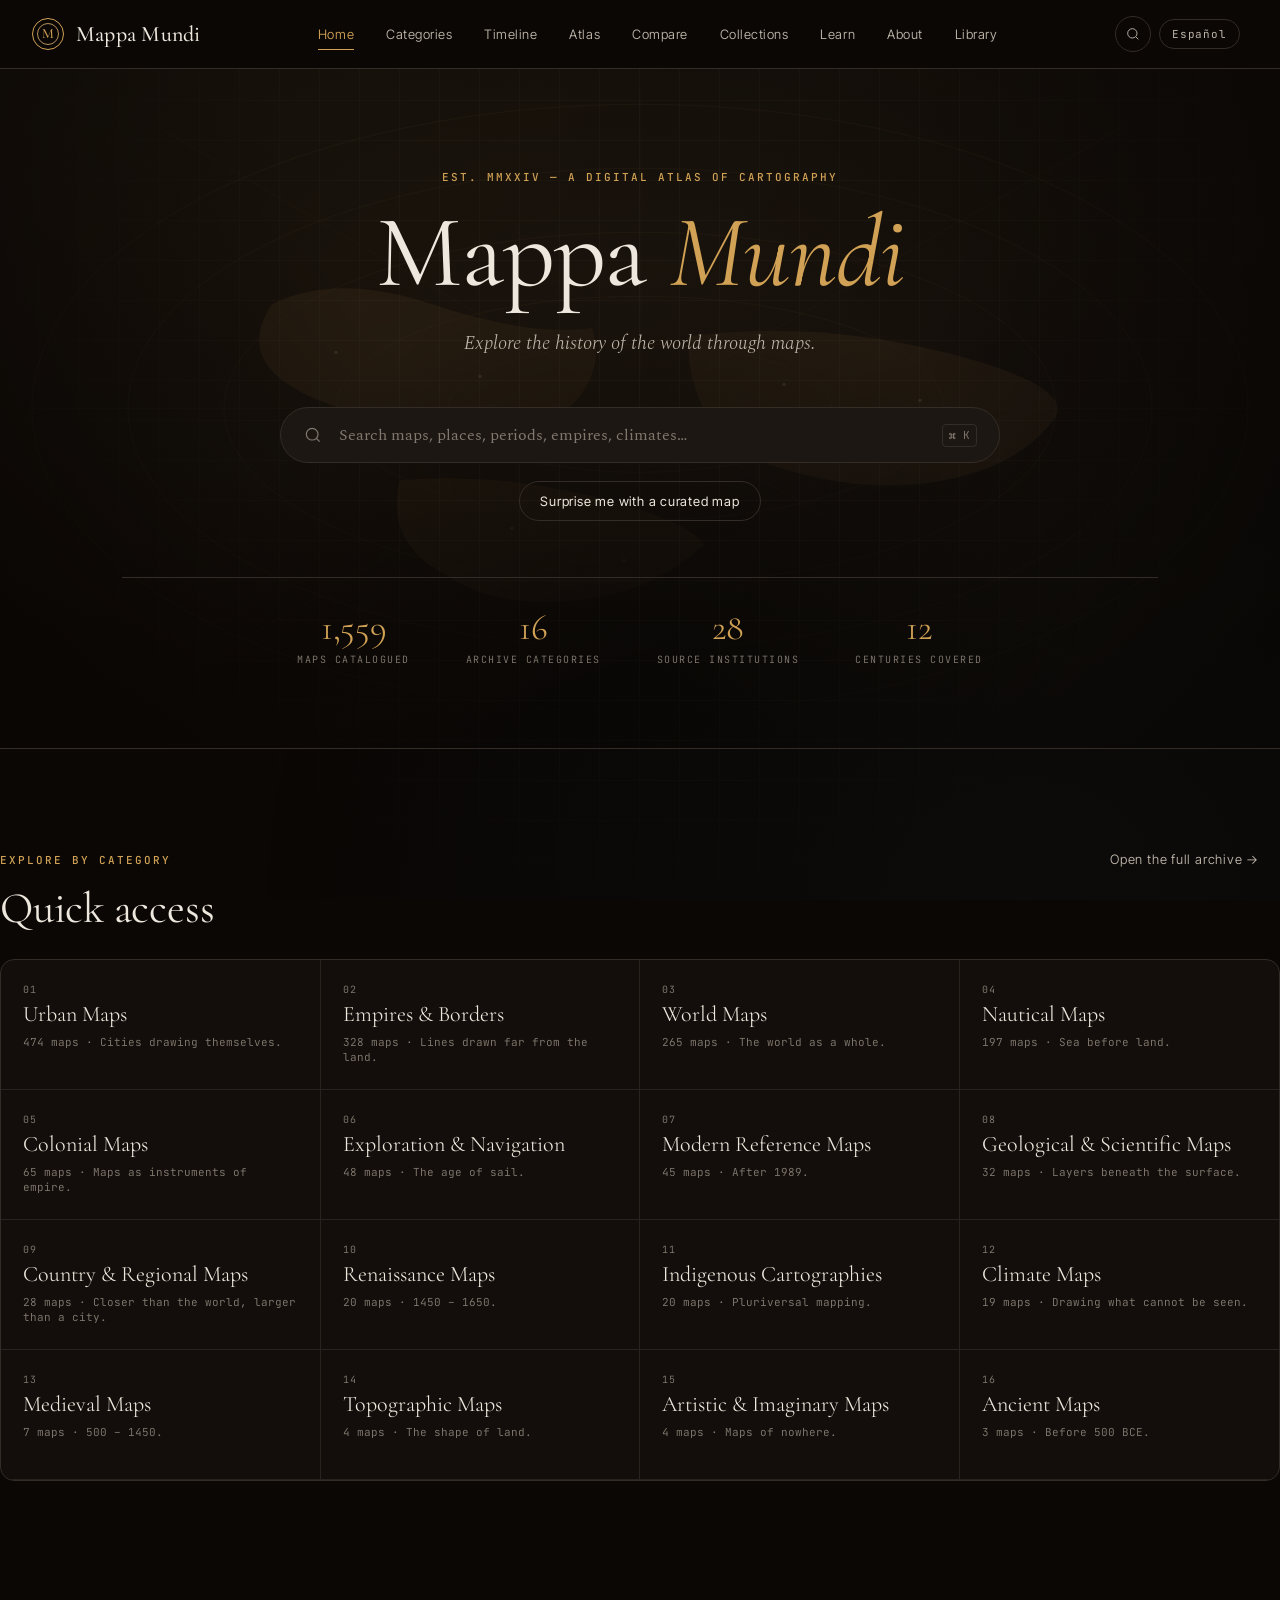
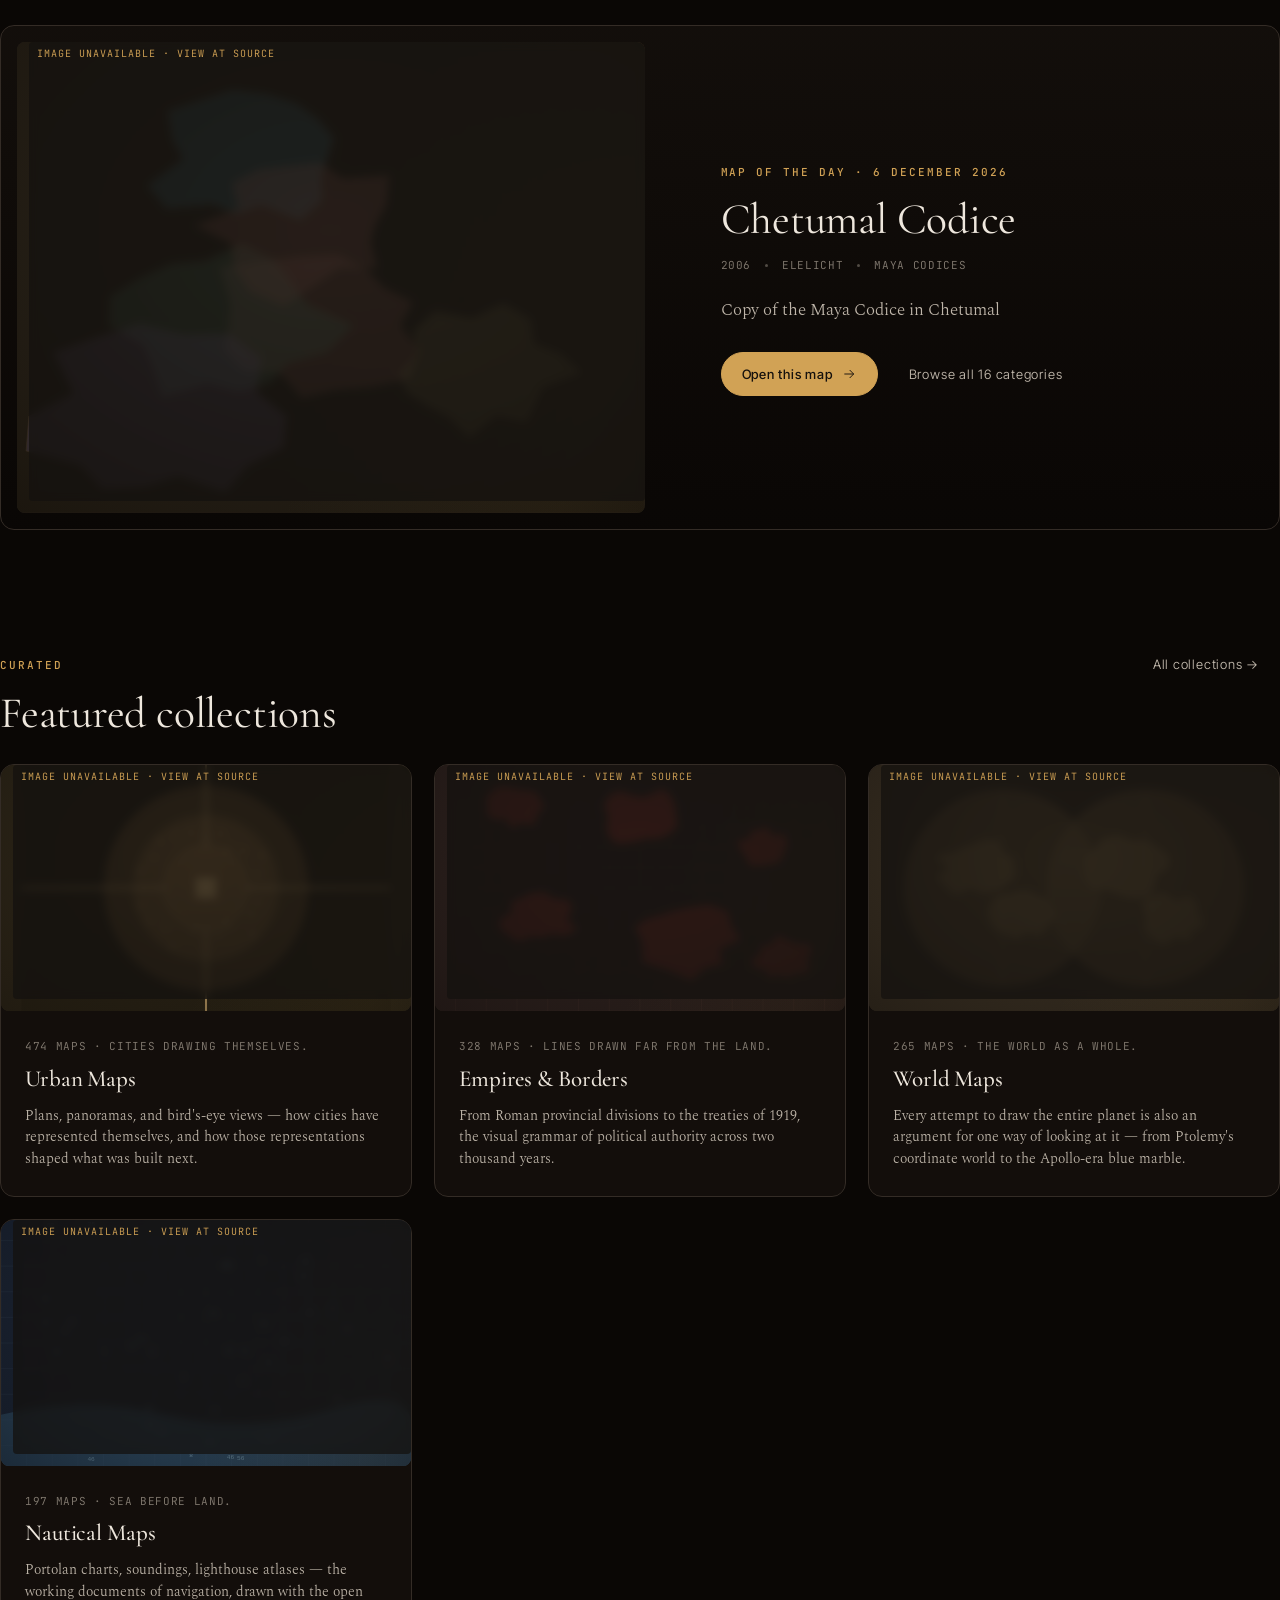
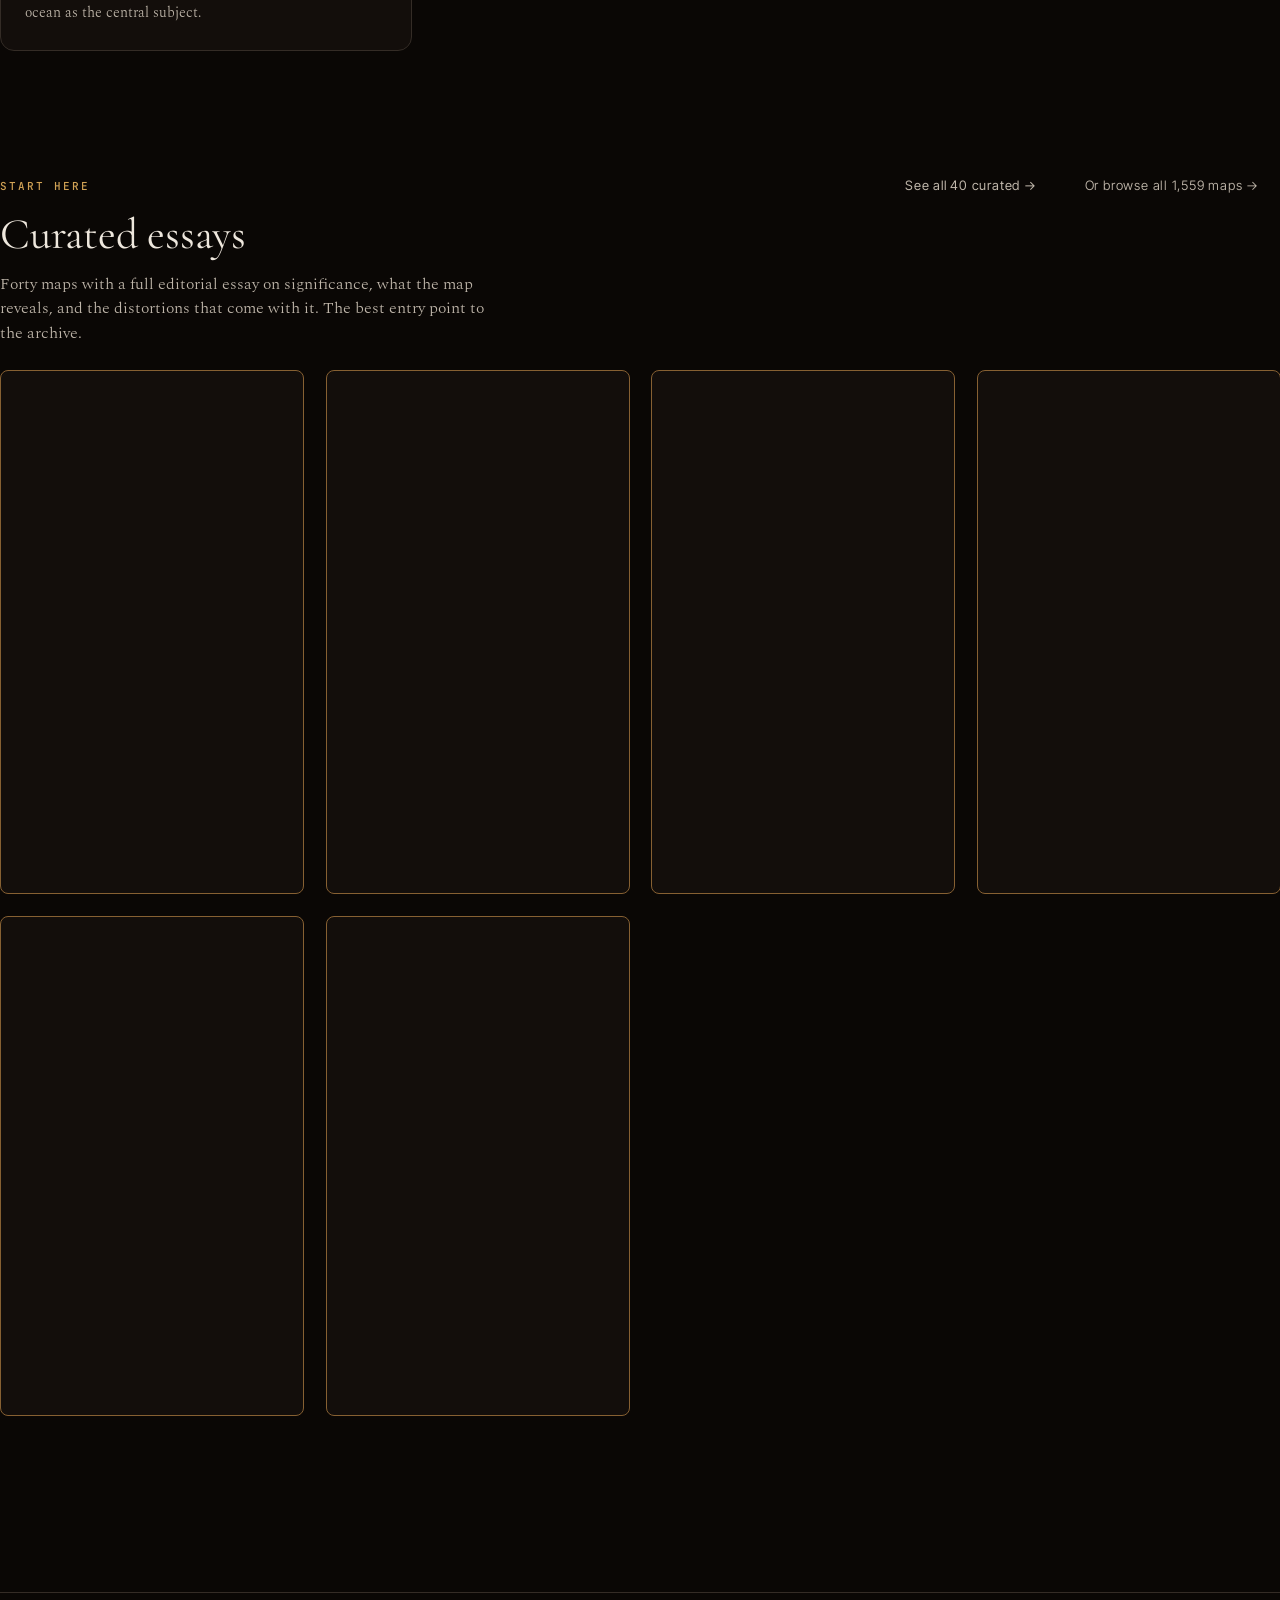
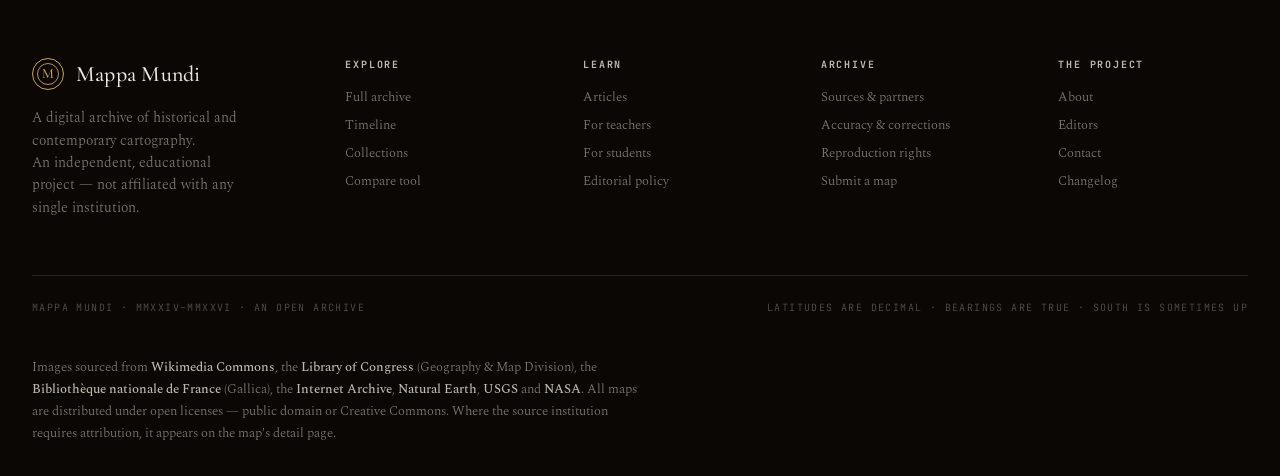
==== commit 35b5d97c: "Iteration 20: Atlas (meta-map) + 'In another life' cross-era discovery Atlas page - New route #/atla" ====
--- a/index.html
+++ b/index.html
@@ -49,6 +49,7 @@
       <a class="nav-link" data-page="home" href="#/home" data-i18n="nav.home">Home</a>
       <a class="nav-link" data-page="archive" href="#/archive" data-i18n="nav.archive">Categories</a>
       <a class="nav-link" data-page="timeline" href="#/timeline" data-i18n="nav.timeline">Timeline</a>
+      <a class="nav-link" data-page="atlas" href="#/atlas" data-i18n="nav.atlas">Atlas</a>
       <a class="nav-link" data-page="compare" href="#/compare" data-i18n="nav.compare">Compare</a>
       <a class="nav-link" data-page="collections" href="#/collections" data-i18n="nav.collections">Collections</a>
       <a class="nav-link" data-page="learn" href="#/learn" data-i18n="nav.learn">Learn</a>
@@ -263,6 +264,11 @@
   </div>
 </section>
 
+<!-- ============ ATLAS (meta-map: archived maps placed on a world view) ============ -->
+<section class="page" id="page-atlas" data-screen-label="Atlas">
+  <div id="atlas-content"></div>
+</section>
+
 <!-- ============ ARTICLE (single Learn article) ============ -->
 <section class="page" id="page-article" data-screen-label="Article">
   <div id="article-content"></div>
--- a/styles-pages.css
+++ b/styles-pages.css
@@ -1219,6 +1219,80 @@
 }
 .stats-list-compact li { padding: 7px 12px; font-size: 13px; }
 
+/* ============ Atlas (meta-map) ============ */
+.atlas-controls {
+  display: flex; align-items: center; gap: 16px; flex-wrap: wrap;
+  padding: 16px 18px;
+  margin: 28px 0;
+  background: var(--bg-card);
+  border: 1px solid var(--divider);
+  border-radius: var(--radius);
+}
+.atlas-count { margin-left: auto; color: var(--gold); font-family: var(--mono); }
+
+.atlas-stage {
+  position: relative;
+  background: oklch(12% 0.01 240);
+  border: 1px solid var(--divider);
+  border-radius: var(--radius-lg);
+  overflow: hidden;
+}
+.atlas-svg { display: block; width: 100%; height: auto; }
+
+.atlas-svg .pin {
+  fill: var(--blue);
+  stroke: oklch(85% 0.06 240);
+  stroke-width: 1;
+  cursor: pointer;
+  transition: fill .15s, stroke-width .15s;
+}
+.atlas-svg .pin-curated {
+  fill: var(--gold);
+  stroke: oklch(92% 0.04 78);
+  stroke-width: 1;
+  cursor: pointer;
+  transition: fill .15s, stroke-width .15s;
+}
+.atlas-svg .pin-hit {
+  fill: transparent;
+  cursor: pointer;
+}
+.atlas-pin-group:hover .pin,
+.atlas-pin-group:hover .pin-curated { stroke-width: 2.5; }
+.atlas-svg .pin-count {
+  fill: oklch(15% 0.01 60);
+  font-family: var(--mono);
+  font-size: 8px;
+  text-anchor: middle;
+  font-weight: bold;
+  pointer-events: none;
+}
+.atlas-tooltip {
+  position: fixed;
+  background: var(--bg-elev);
+  border: 1px solid var(--gold-deep);
+  border-radius: var(--radius);
+  padding: 10px 14px;
+  font-family: var(--serif-body);
+  font-size: 13px;
+  color: var(--ink);
+  pointer-events: none;
+  z-index: 100;
+  max-width: 280px;
+  box-shadow: var(--shadow);
+}
+.atlas-tooltip-title { font-weight: 500; line-height: 1.3; margin-bottom: 6px; }
+.atlas-tooltip-title .curated-mark { color: var(--gold); }
+.atlas-tooltip-meta {
+  font-family: var(--mono); font-size: 10px; letter-spacing: 0.06em;
+  color: var(--ink-muted); text-transform: uppercase;
+}
+.atlas-tooltip-other {
+  margin-top: 6px;
+  font-family: var(--mono); font-size: 10px;
+  color: var(--gold);
+}
+
 /* ============ Article reader ============ */
 .article-card-link { display: flex; flex-direction: column; }
 .article-card-link:hover { border-color: var(--gold-deep); transform: translateY(-2px); }
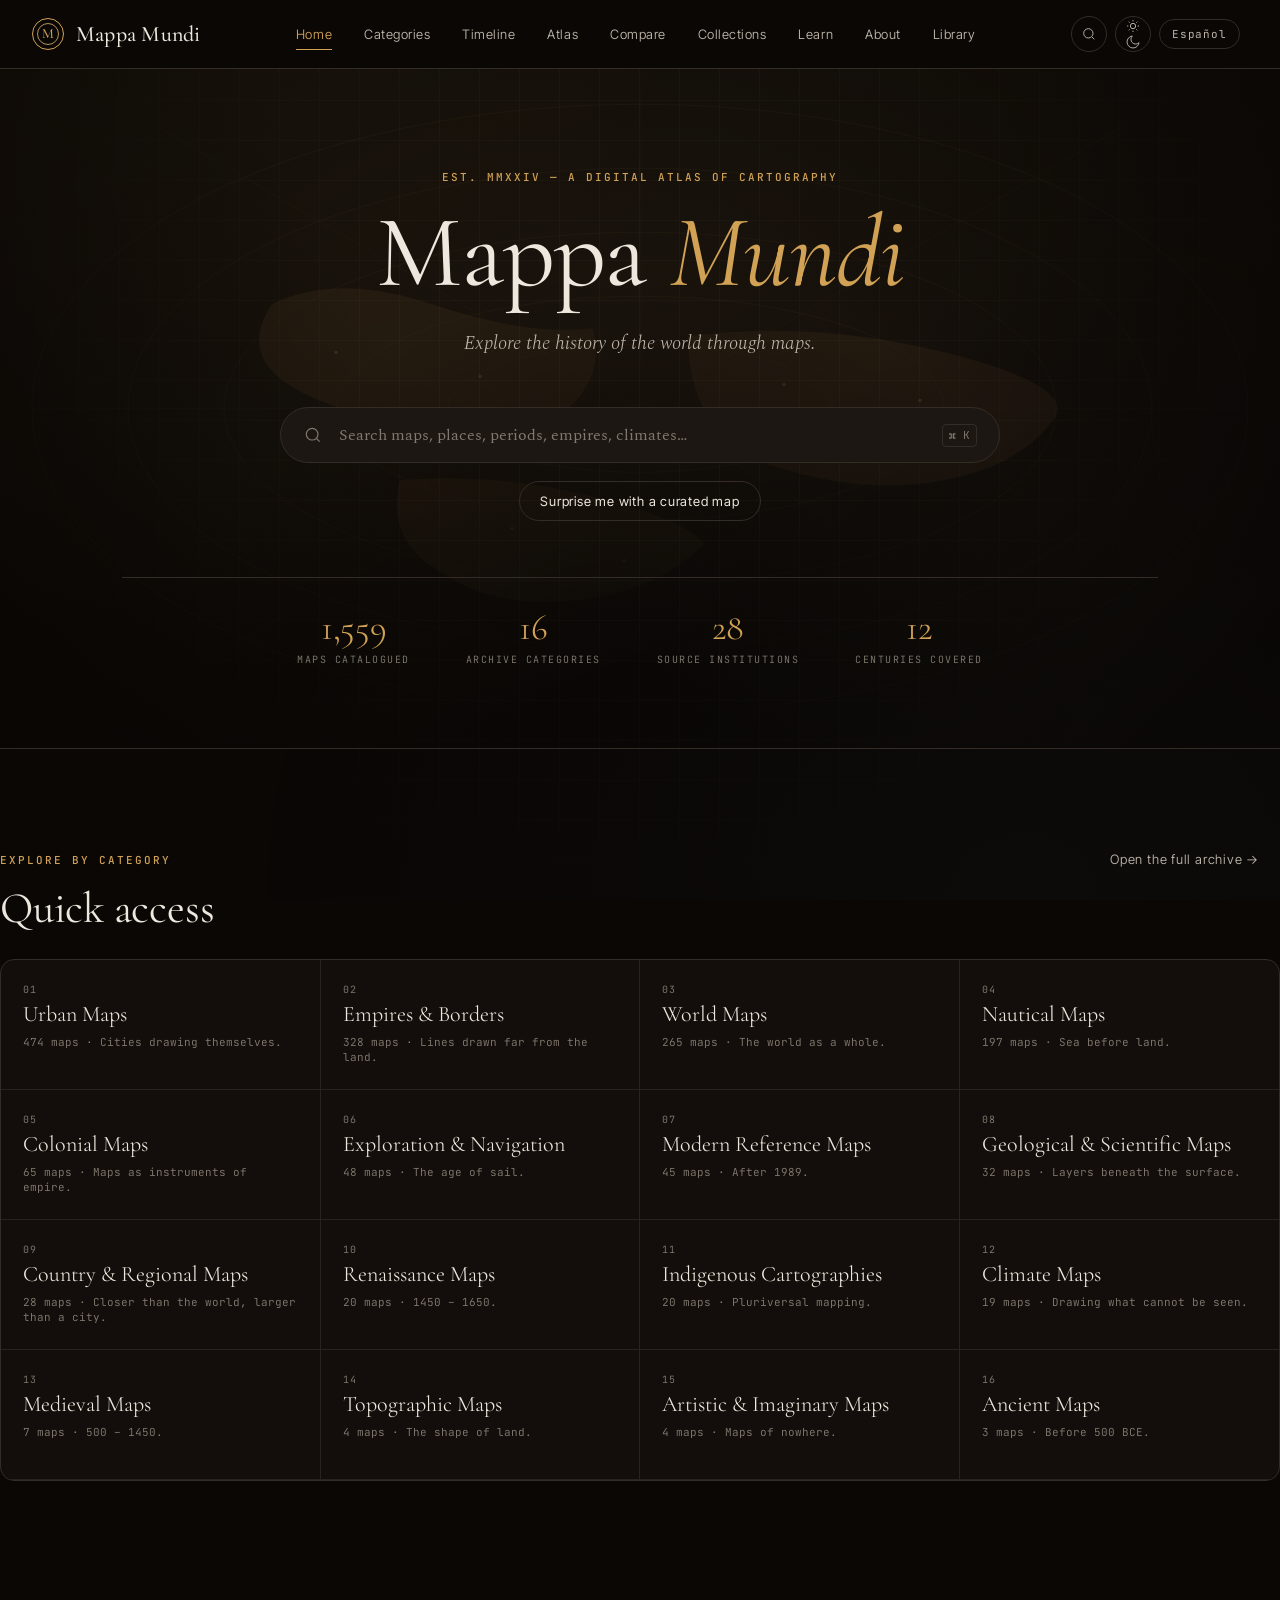
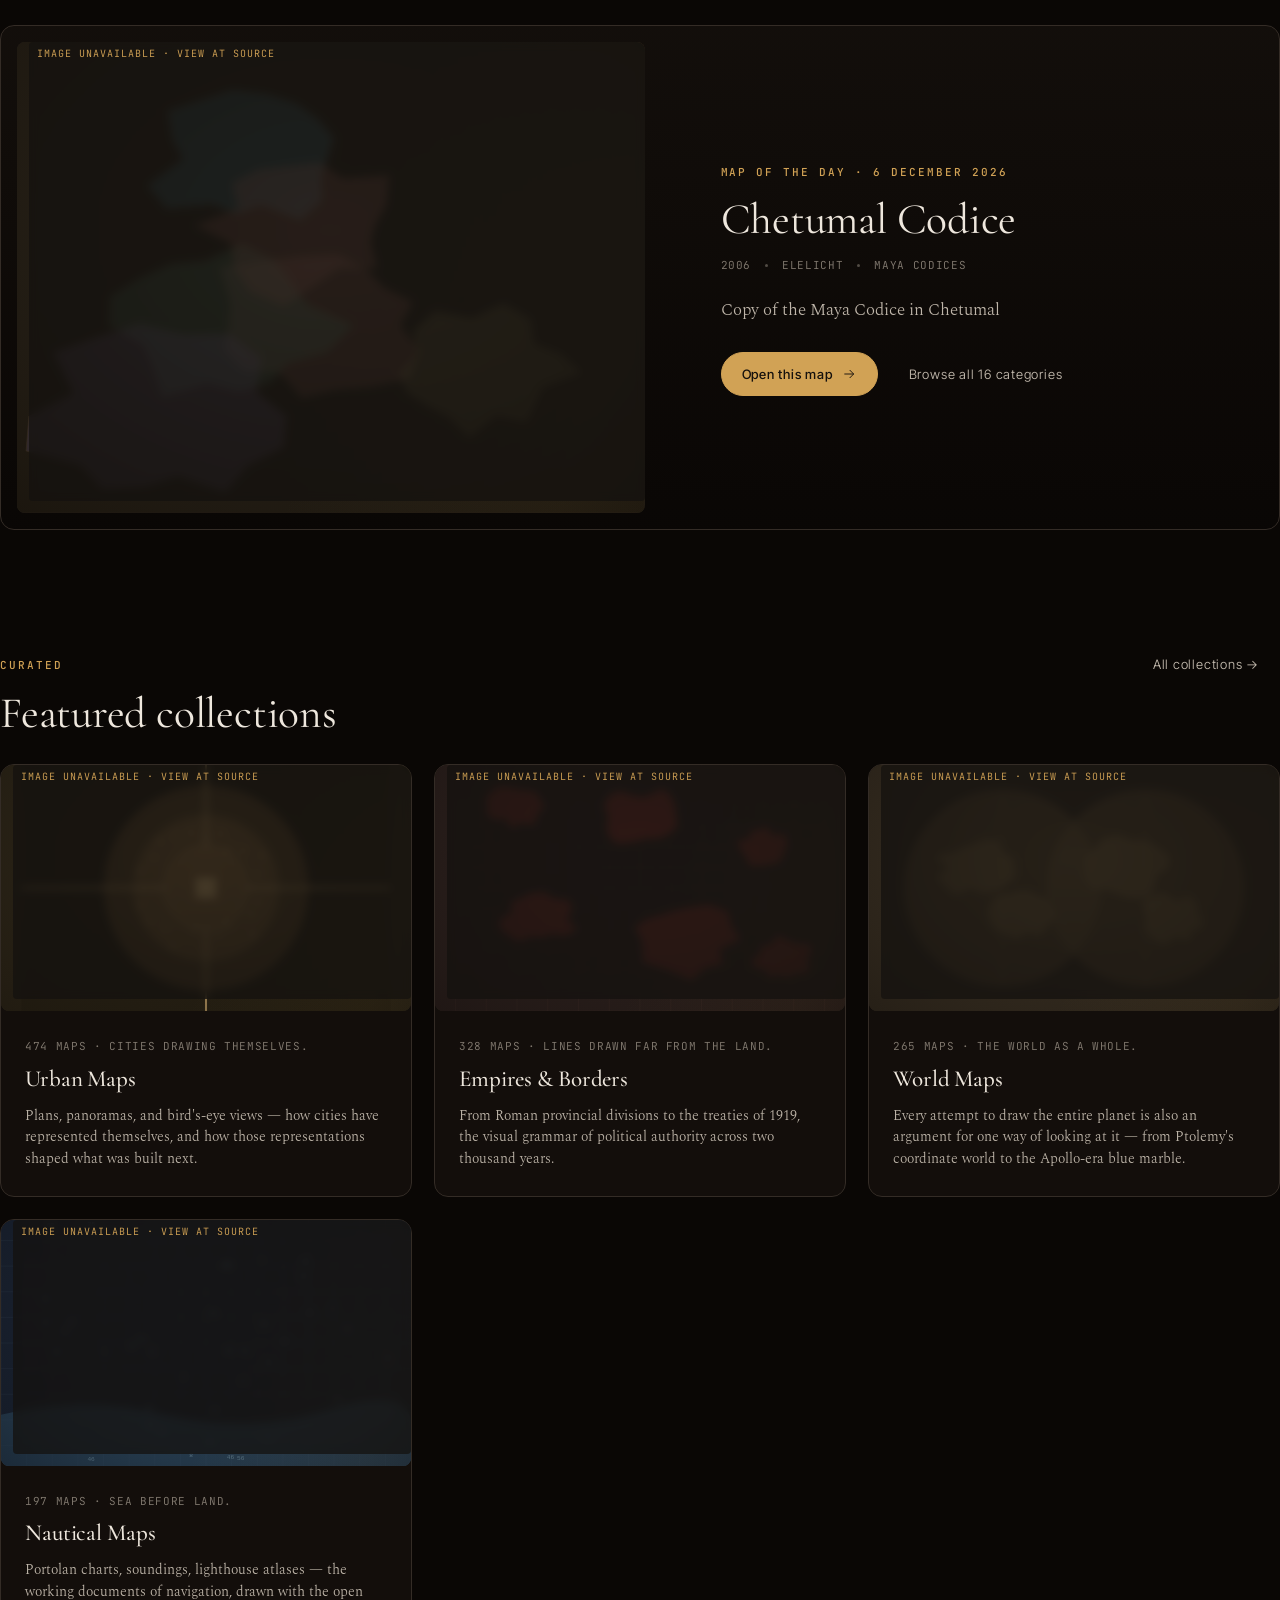
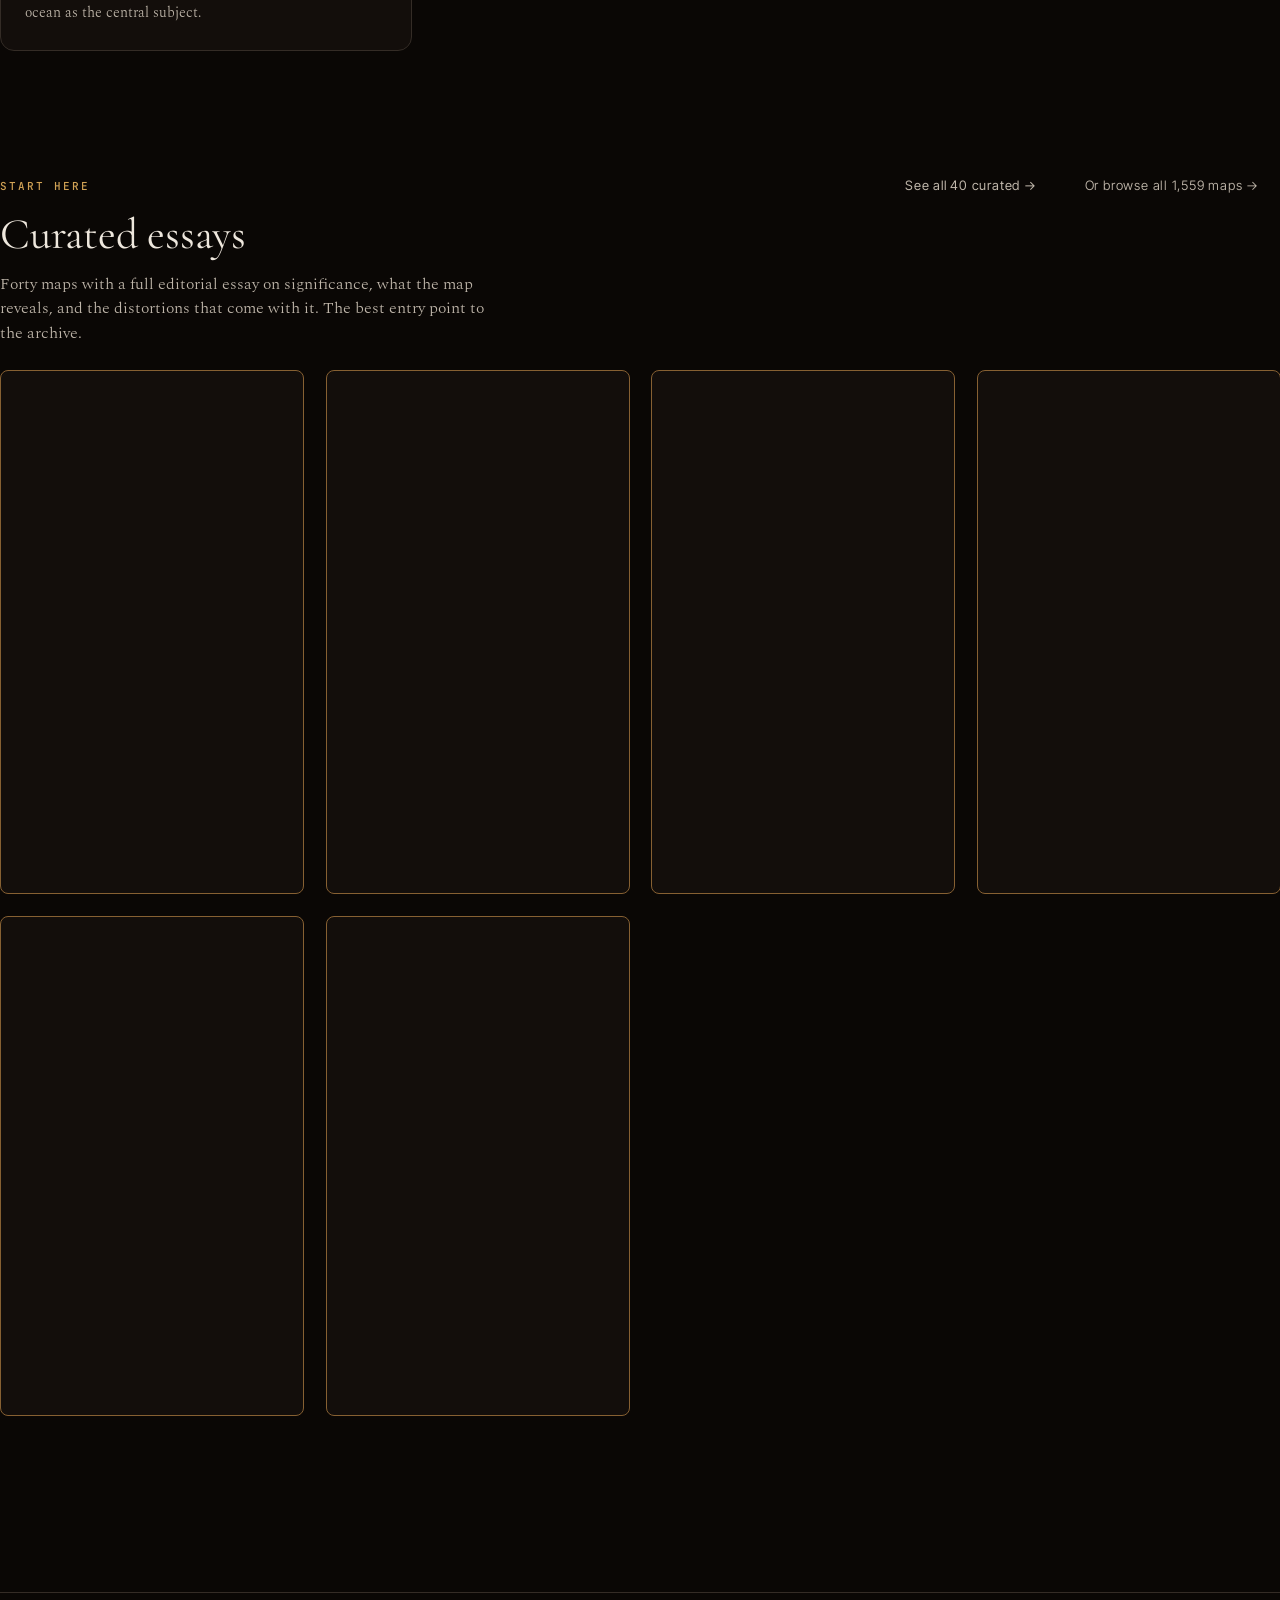
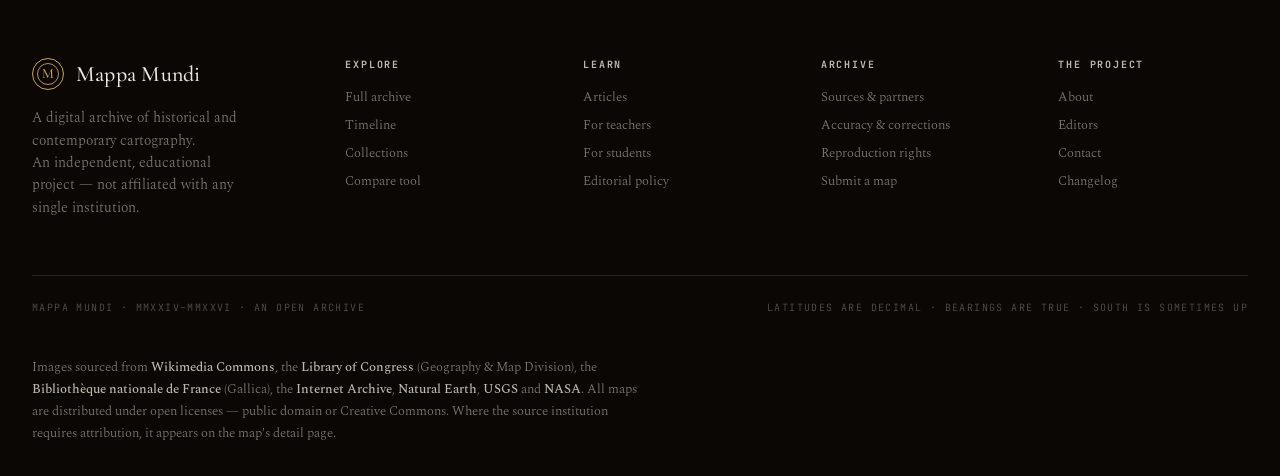
==== commit 3739ea67: "Iterations 21-23: light theme, service worker, horizontal timeline, annotation pins Iteration 21 — L" ====
--- a/index.html
+++ b/index.html
@@ -59,6 +59,10 @@
     <div class="nav-actions">
       <button class="icon-btn" id="global-search-btn" data-i18n-title="nav.search" title="Search">
         <svg class="i" viewBox="0 0 24 24"><circle cx="11" cy="11" r="7" stroke="currentColor" stroke-width="1.4" fill="none"/><path d="M20 20l-3.5-3.5" stroke="currentColor" stroke-width="1.4" fill="none"/></svg>
+      </button>
+      <button class="icon-btn theme-toggle" id="theme-toggle" title="Toggle theme" aria-label="Toggle light/dark theme">
+        <svg class="i theme-icon-sun" viewBox="0 0 24 24"><circle cx="12" cy="12" r="4" stroke="currentColor" stroke-width="1.4" fill="none"/><g stroke="currentColor" stroke-width="1.4"><line x1="12" y1="3" x2="12" y2="5"/><line x1="12" y1="19" x2="12" y2="21"/><line x1="3" y1="12" x2="5" y2="12"/><line x1="19" y1="12" x2="21" y2="12"/><line x1="5.6" y1="5.6" x2="7" y2="7"/><line x1="17" y1="17" x2="18.4" y2="18.4"/><line x1="5.6" y1="18.4" x2="7" y2="17"/><line x1="17" y1="7" x2="18.4" y2="5.6"/></g></svg>
+        <svg class="i theme-icon-moon" viewBox="0 0 24 24" hidden><path d="M21 13A9 9 0 1 1 11 3a7 7 0 0 0 10 10z" stroke="currentColor" stroke-width="1.4" fill="none"/></svg>
       </button>
       <button class="lang-toggle" id="lang-toggle" title="Switch language" aria-label="Switch language">
         <span data-i18n="lang.toggle">Español</span>
--- a/styles.css
+++ b/styles.css
@@ -1,6 +1,6 @@
 /* ============ Mappa Mundi — Design System ============ */
 :root {
-  /* warm dark museum palette */
+  /* warm dark museum palette (default) */
   --bg-deep: oklch(13% 0.008 60);
   --bg-surface: oklch(17% 0.01 60);
   --bg-card: oklch(21% 0.012 60);
@@ -38,6 +38,51 @@
 
   --maxw: 1400px;
 }
+
+/* ============ Light theme (opt-in via [data-theme="light"] on <html>) ============ */
+[data-theme="light"] {
+  /* warm parchment palette */
+  --bg-deep: oklch(97% 0.008 75);
+  --bg-surface: oklch(94% 0.01 75);
+  --bg-card: oklch(91% 0.012 75);
+  --bg-elev: oklch(88% 0.014 75);
+  --divider: oklch(82% 0.012 75);
+  --divider-soft: oklch(86% 0.01 75);
+
+  --ink: oklch(20% 0.01 60);
+  --ink-dim: oklch(34% 0.012 60);
+  --ink-muted: oklch(48% 0.014 60);
+  --ink-faint: oklch(64% 0.012 60);
+
+  --gold: oklch(50% 0.11 70);
+  --gold-soft: oklch(56% 0.09 70);
+  --gold-deep: oklch(38% 0.1 65);
+  --blue: oklch(38% 0.09 240);
+  --blue-deep: oklch(30% 0.08 240);
+  --green: oklch(40% 0.07 150);
+  --green-deep: oklch(30% 0.06 150);
+  --terracotta: oklch(45% 0.11 35);
+
+  --shadow-sm: 0 1px 0 rgba(120,90,40,.06), 0 4px 12px rgba(120,90,40,.08);
+  --shadow: 0 1px 0 rgba(120,90,40,.06), 0 12px 32px rgba(120,90,40,.10);
+  --shadow-lg: 0 1px 0 rgba(120,90,40,.06), 0 24px 60px rgba(120,90,40,.14);
+}
+
+[data-theme="light"] body::after { opacity: .015; }
+[data-theme="light"] .map-frame { background: oklch(90% 0.015 75); }
+[data-theme="light"] .map-frame .frame-label {
+  background: rgba(245, 240, 225, .7);
+  color: var(--ink-dim);
+}
+[data-theme="light"] .map-frame::after {
+  background:
+    radial-gradient(ellipse at 30% 20%, rgba(255,255,255,.15), transparent 50%),
+    radial-gradient(ellipse at 70% 80%, rgba(120,90,40,.10), transparent 50%);
+}
+[data-theme="light"] .nav { background: var(--bg-deep); }
+[data-theme="light"] .map-card { background: var(--bg-surface); }
+[data-theme="light"] .atlas-stage { background: oklch(88% 0.015 75); }
+[data-theme="light"] .atlas-svg .pin-count { fill: oklch(95% 0.005 60); }
 
 * { box-sizing: border-box; }
 html, body { margin: 0; padding: 0; }
--- a/styles-pages.css
+++ b/styles-pages.css
@@ -309,21 +309,95 @@
 .event-year { font-family: var(--mono); font-size: 11px; color: var(--gold); letter-spacing: 0.06em; padding-top: 3px; }
 
 /* ---- Timeline ---- */
-.timeline {
-  padding: 64px 0;
-  display: flex; flex-direction: column; gap: 100px;
-}
+.timeline { padding: 40px 0 64px; }
+
+/* Horizontal rail (desktop): smooth side-scroll, snap to panels */
+.timeline-rail {
+  display: flex;
+  gap: 36px;
+  overflow-x: auto;
+  scroll-snap-type: x mandatory;
+  padding: 24px 32px 32px;
+  margin: 0 -32px;  /* extend to container edge */
+  scrollbar-width: thin;
+  scrollbar-color: var(--gold-deep) transparent;
+}
+.timeline-rail::-webkit-scrollbar { height: 8px; }
+.timeline-rail::-webkit-scrollbar-thumb { background: var(--gold-deep); border-radius: 4px; }
+
 .period {
-  display: grid; grid-template-columns: 120px 1fr; gap: 32px;
-}
-@media (max-width: 800px) { .period { grid-template-columns: 60px 1fr; gap: 18px; } }
-.period-marker {
-  display: flex; flex-direction: column; align-items: center; gap: 10px;
-}
-.period-number {
-  font-family: var(--serif-display); font-size: 48px; color: var(--gold); line-height: 1;
-}
-.period-line { flex: 1; width: 1px; background: var(--divider); min-height: 200px; margin-top: 6px; }
+  flex: 0 0 460px;
+  scroll-snap-align: start;
+  display: grid; grid-template-columns: 80px 1fr; gap: 20px;
+  padding: 32px 28px;
+  background: var(--bg-surface);
+  border: 1px solid var(--divider);
+  border-radius: var(--radius-lg);
+}
+.period-marker { display: flex; flex-direction: column; align-items: center; gap: 10px; }
+.period-number { font-family: var(--serif-display); font-size: 36px; color: var(--gold); line-height: 1; }
+.period-line { flex: 1; width: 1px; background: var(--divider); min-height: 100px; margin-top: 6px; }
+
+.period-content h2 { font-size: 26px; line-height: 1.15; }
+.period-content .lede { font-size: 15px; line-height: 1.55; max-width: none; }
+
+.period-thumbs {
+  display: grid; grid-template-columns: repeat(2, 1fr); gap: 12px;
+  margin-top: 24px;
+}
+.period-thumb {
+  display: flex; flex-direction: column; gap: 6px;
+  text-decoration: none;
+  border-radius: var(--radius-sm);
+  overflow: hidden;
+  transition: transform .2s;
+}
+.period-thumb:hover { transform: translateY(-2px); }
+.period-thumb .map-frame { border-radius: var(--radius-sm); }
+.period-thumb-title {
+  font-family: var(--serif-body); font-size: 11px;
+  color: var(--ink-dim); line-height: 1.3;
+  padding: 0 2px;
+}
+.period-thumb-curated .map-frame { box-shadow: 0 0 0 1px var(--gold-deep); }
+
+.timeline-nav {
+  display: flex; align-items: center; justify-content: center; gap: 16px;
+  margin-top: 12px;
+}
+.timeline-dots {
+  display: flex; gap: 8px; align-items: center;
+}
+.timeline-dot {
+  width: 18px; height: 6px;
+  background: transparent;
+  border: 0;
+  padding: 0;
+  cursor: pointer;
+  display: flex; align-items: center; justify-content: center;
+}
+.timeline-dot span {
+  display: block;
+  width: 18px; height: 4px;
+  background: var(--divider);
+  border-radius: 2px;
+  transition: background .2s;
+}
+.timeline-dot:hover span { background: var(--ink-muted); }
+.timeline-dot.active span { background: var(--gold); }
+
+/* On narrow viewports, fall back to vertical stack */
+@media (max-width: 800px) {
+  .timeline-rail {
+    flex-direction: column;
+    overflow-x: visible;
+    padding: 0;
+    margin: 0;
+    gap: 24px;
+  }
+  .period { flex: 0 0 auto; }
+  .timeline-nav { display: none; }
+}
 
 /* ============ Compare ============ */
 .compare-header { padding: 56px 0 24px; }
@@ -1218,6 +1292,81 @@
   letter-spacing: 0.06em;
 }
 .stats-list-compact li { padding: 7px 12px; font-size: 13px; }
+
+/* ============ Map annotation pins ============ */
+.annotation-layer {
+  position: absolute;
+  inset: 0;
+  pointer-events: none;
+  z-index: 5;
+}
+.annotation-pin {
+  position: absolute;
+  transform: translate(-50%, -100%);
+  width: 24px; height: 32px;
+  background: transparent;
+  border: 0;
+  padding: 0;
+  cursor: pointer;
+  pointer-events: auto;
+  filter: drop-shadow(0 1px 3px rgba(0,0,0,0.6));
+}
+.annotation-pin::before {
+  content: "";
+  position: absolute;
+  top: 0; left: 50%;
+  transform: translateX(-50%);
+  width: 22px; height: 22px;
+  background: var(--gold);
+  border-radius: 50% 50% 50% 0;
+  rotate: -45deg;
+  border: 1.5px solid oklch(18% 0.01 60);
+}
+.annotation-pin::after {
+  content: "";
+  position: absolute;
+  bottom: 0; left: 50%;
+  transform: translateX(-50%);
+  width: 6px; height: 6px;
+  background: oklch(18% 0.01 60);
+  border-radius: 50%;
+}
+.annotation-num {
+  position: absolute;
+  top: 3px; left: 50%;
+  transform: translateX(-50%);
+  font-family: var(--mono); font-size: 10px; font-weight: bold;
+  color: oklch(18% 0.01 60);
+  z-index: 2;
+}
+.annotation-pin:hover::before { background: var(--gold-soft); }
+
+.annotation-flyout {
+  position: absolute;
+  transform: translate(-50%, calc(-100% - 38px));
+  background: var(--bg-elev);
+  border: 1px solid var(--gold-deep);
+  border-radius: var(--radius);
+  padding: 12px 14px;
+  min-width: 220px; max-width: 280px;
+  pointer-events: auto;
+  z-index: 10;
+  font-family: var(--serif-body);
+  font-size: 13px; line-height: 1.5;
+  color: var(--ink);
+  box-shadow: var(--shadow);
+}
+.annotation-flyout-head {
+  font-family: var(--mono); font-size: 10px; letter-spacing: 0.1em;
+  color: var(--gold); margin-bottom: 6px; text-transform: uppercase;
+}
+.annotation-remove {
+  background: transparent; border: 0;
+  font-family: var(--mono); font-size: 10px; letter-spacing: 0.06em;
+  color: var(--terracotta); cursor: pointer;
+  padding: 0;
+}
+.annotation-remove:hover { text-decoration: underline; }
 
 /* ============ Atlas (meta-map) ============ */
 .atlas-controls {
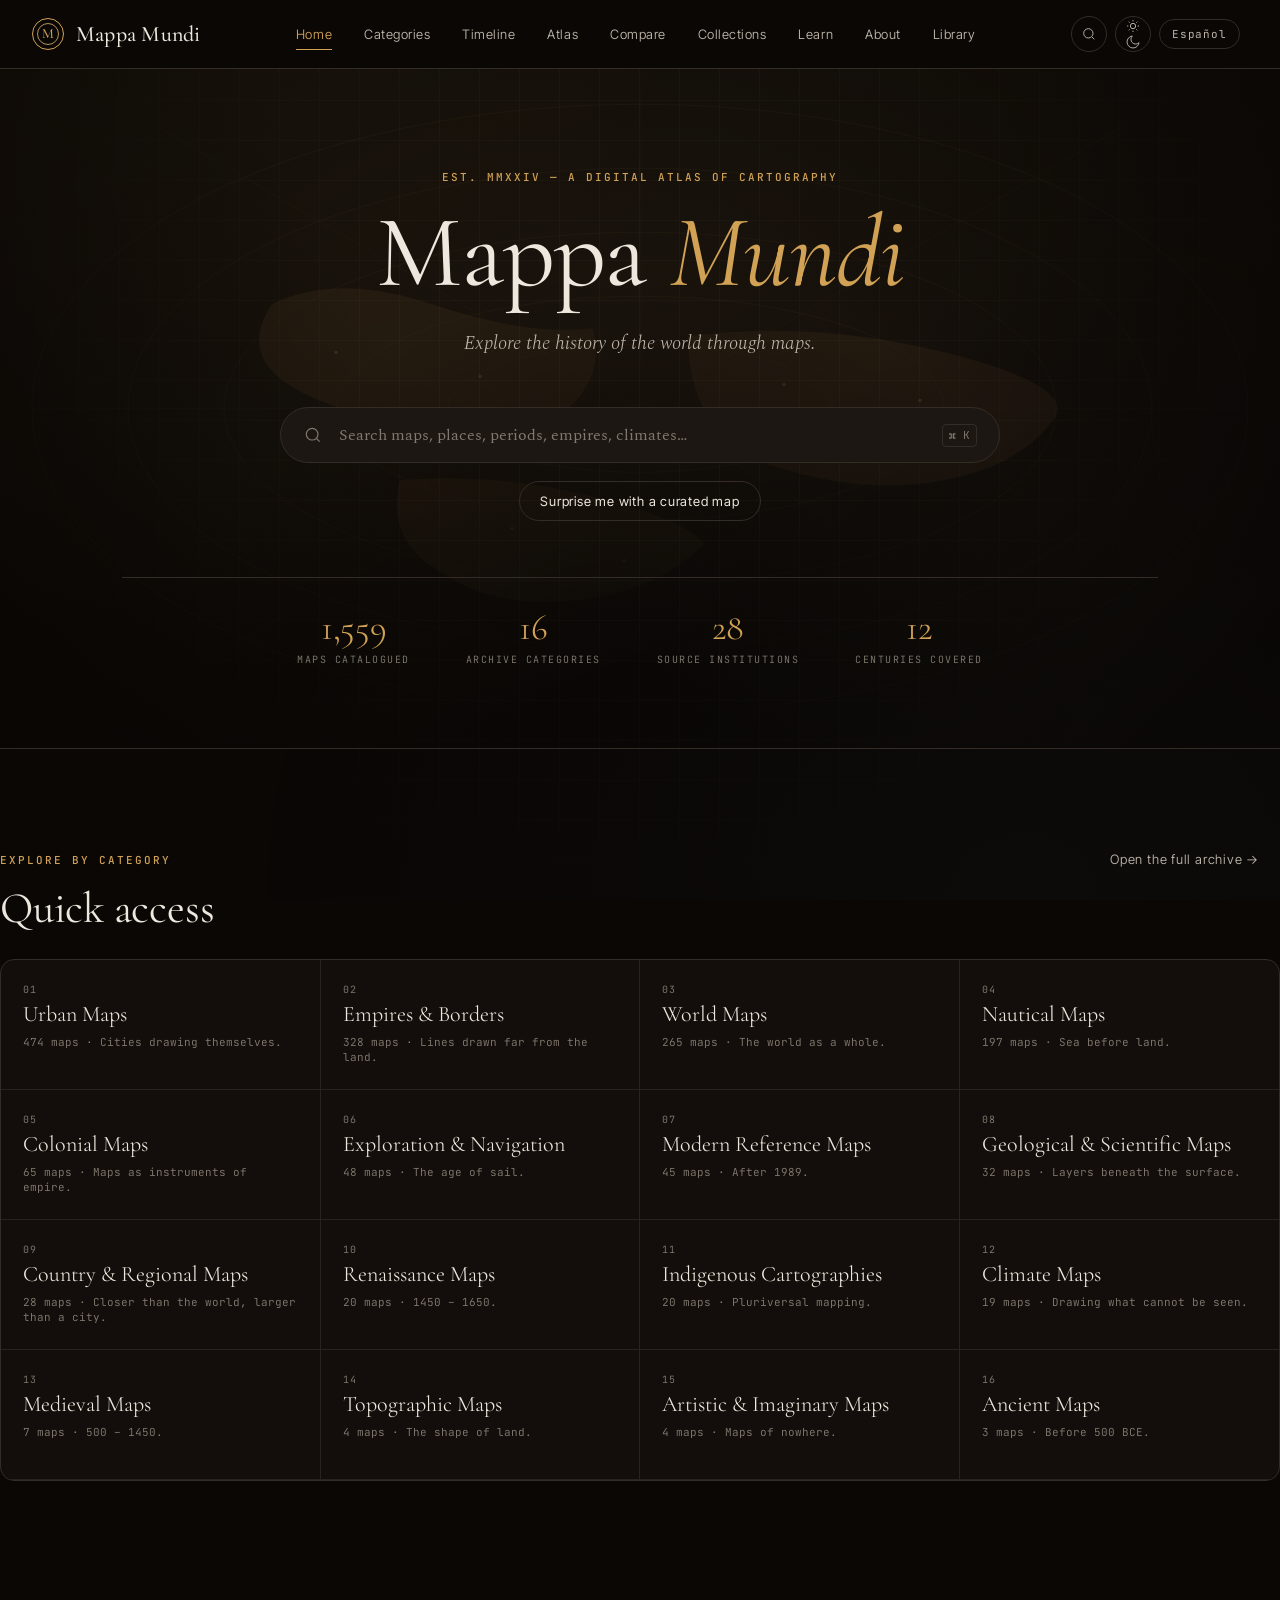
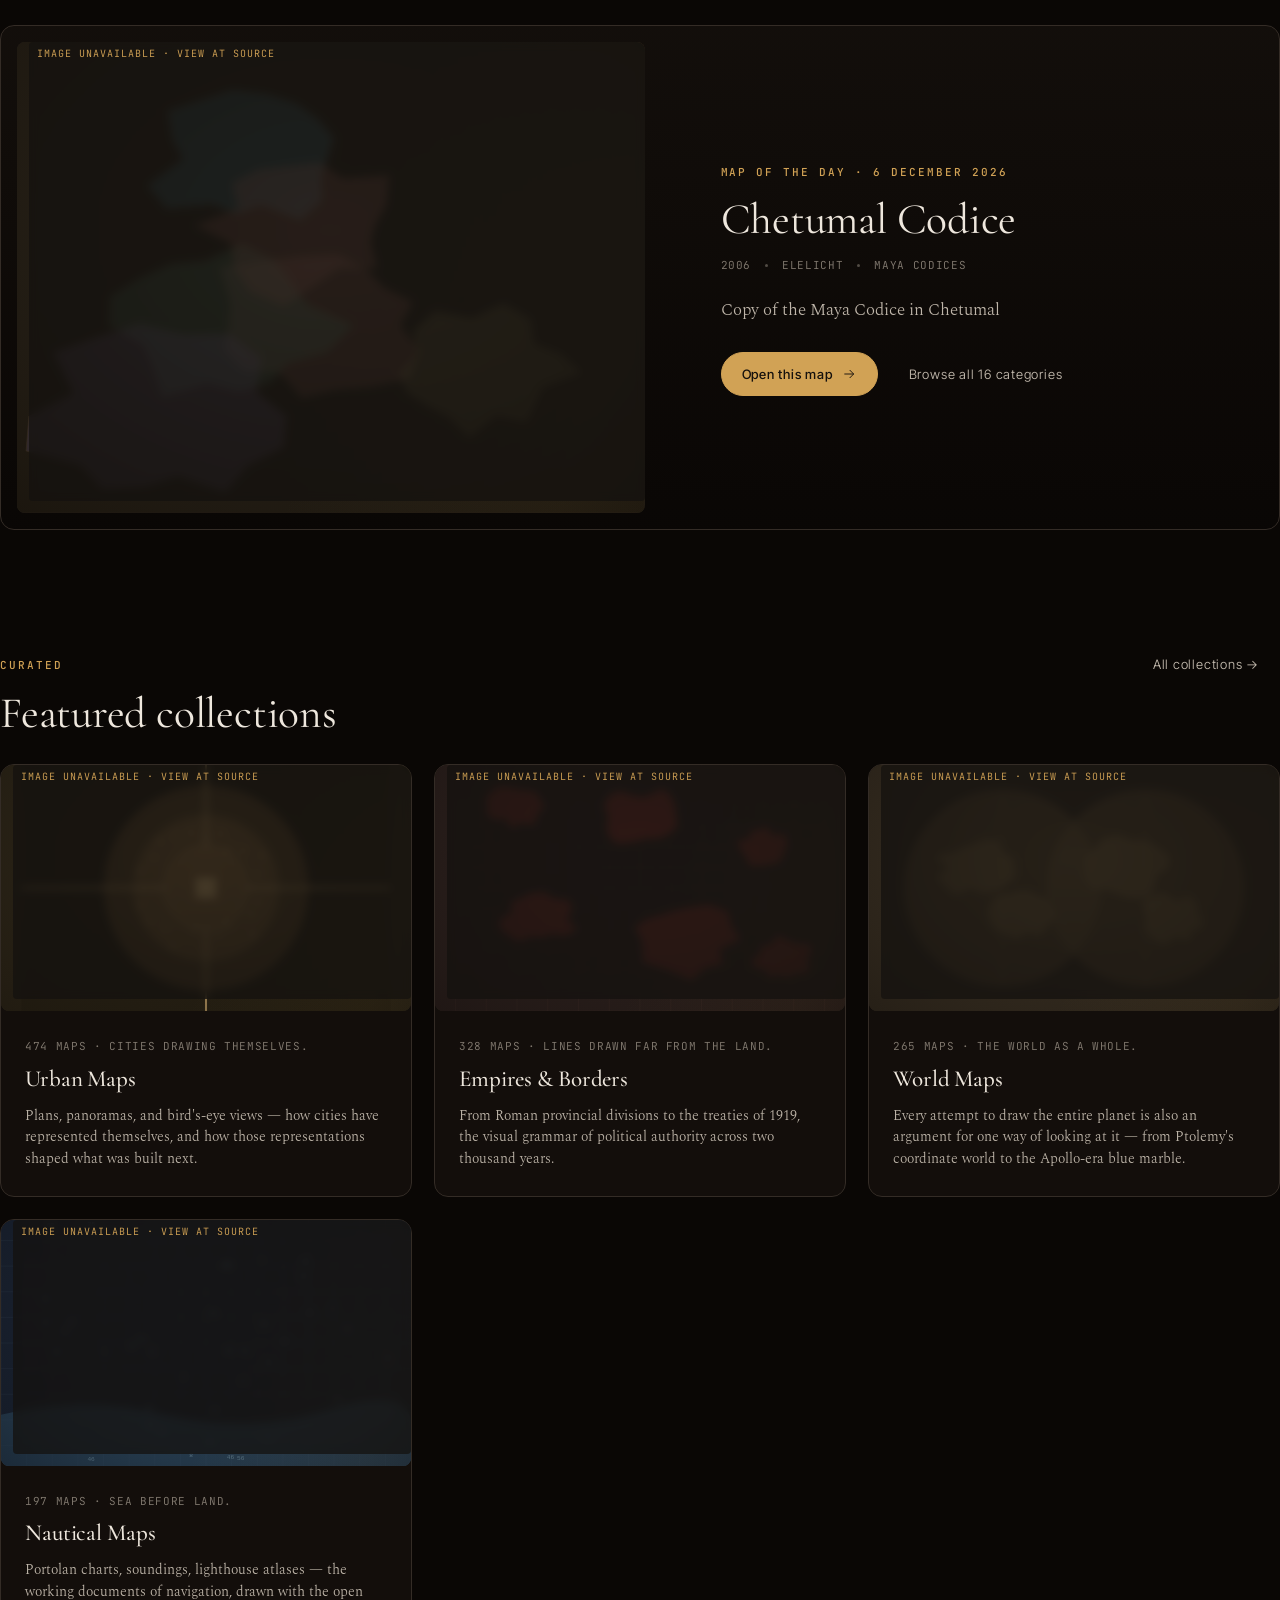
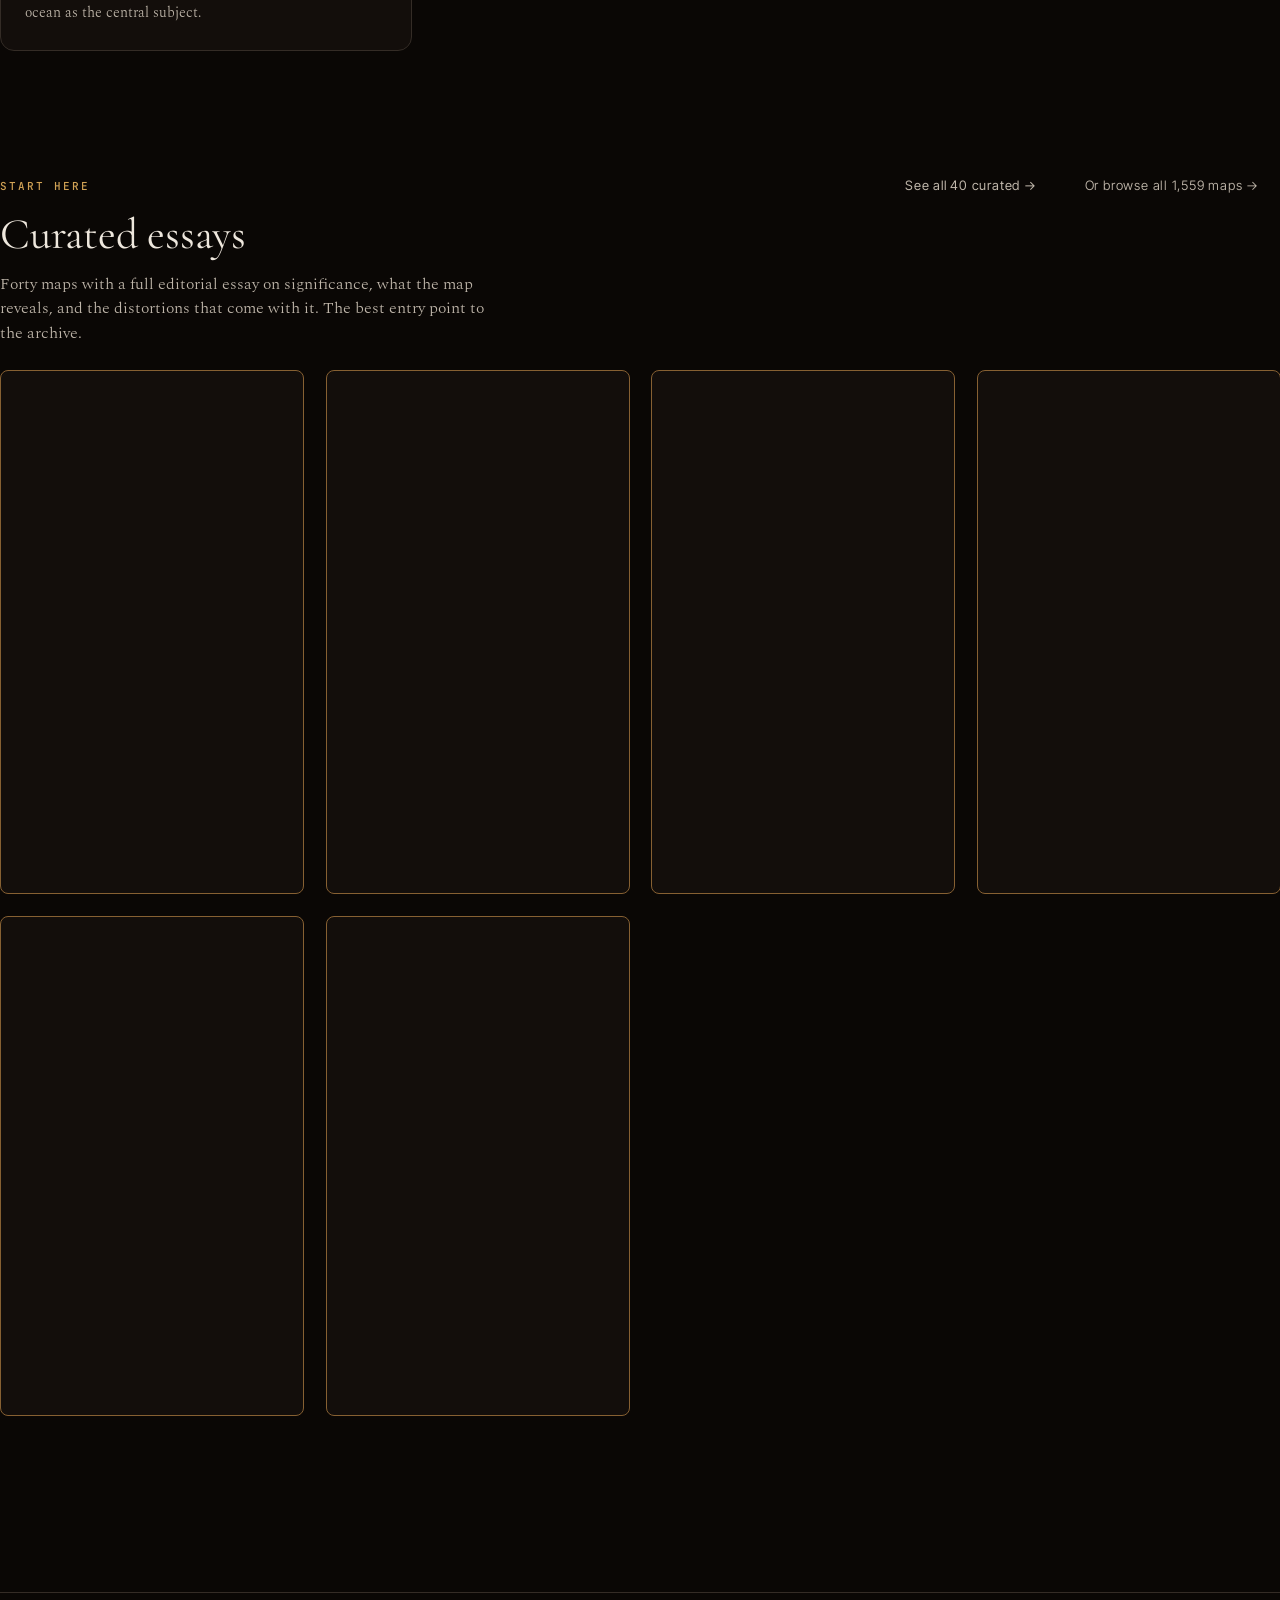
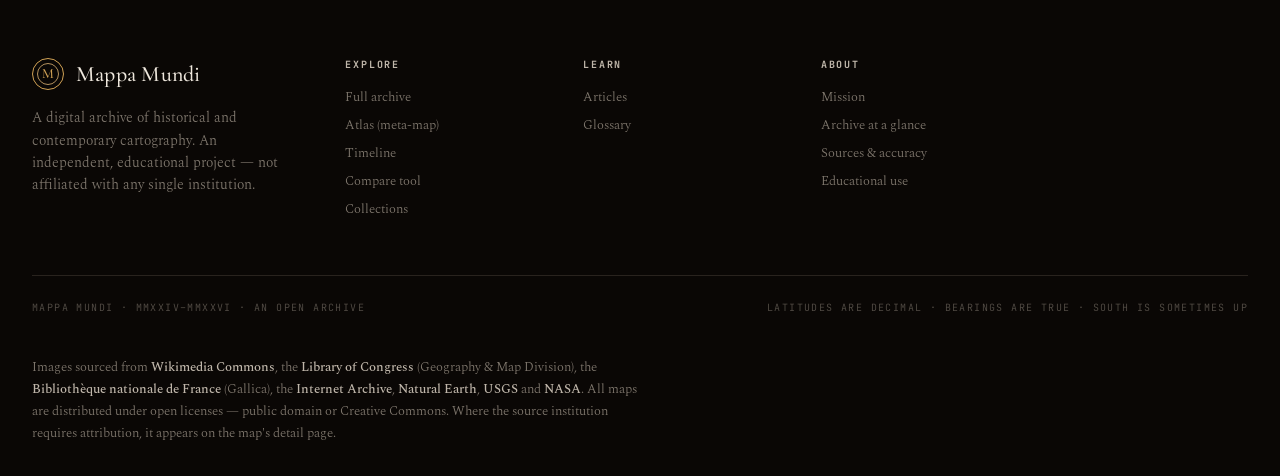
==== commit c407c1cf: "Iteration 25: clean up footer — only real links, anchored to real sections Before: 5-column footer w" ====
--- a/index.html
+++ b/index.html
@@ -294,7 +294,7 @@
       </p>
     </div>
 
-    <section class="about-section">
+    <section class="about-section" id="about-mission">
       <div class="about-grid">
         <h3>The mission</h3>
         <div>
@@ -304,14 +304,14 @@
       </div>
     </section>
 
-    <section class="about-section">
+    <section class="about-section" id="about-stats">
       <div class="about-grid">
         <h3>The archive at a glance</h3>
         <div id="about-stats"></div>
       </div>
     </section>
 
-    <section class="about-section">
+    <section class="about-section" id="about-audiences">
       <div class="about-grid">
         <h3>Who it's for</h3>
         <div class="audience-grid">
@@ -326,7 +326,7 @@
       </div>
     </section>
 
-    <section class="about-section">
+    <section class="about-section" id="about-sources">
       <div class="about-grid">
         <h3>Sources &amp; accuracy</h3>
         <div>
@@ -337,7 +337,7 @@
       </div>
     </section>
 
-    <section class="about-section">
+    <section class="about-section" id="about-educational">
       <div class="about-grid">
         <h3>Educational use</h3>
         <div>
@@ -437,50 +437,40 @@
           <span class="brand-glyph"></span>
           <span>Mappa Mundi</span>
         </a>
-        <p style="margin-top:16px; max-width: 32ch; font-family: var(--serif-body); font-size: 14px; line-height:1.6; color: var(--ink-muted)">
+        <p style="margin-top:16px; max-width: 36ch; font-family: var(--serif-body); font-size: 14px; line-height:1.6; color: var(--ink-muted)" data-i18n="footer.tagline-long">
           A digital archive of historical and contemporary cartography. An independent, educational project — not affiliated with any single institution.
         </p>
       </div>
       <div>
-        <h5>Explore</h5>
+        <h5 data-i18n="footer.explore">Explore</h5>
         <ul>
-          <li><a href="#/archive">Full archive</a></li>
-          <li><a href="#/timeline">Timeline</a></li>
-          <li><a href="#/collections">Collections</a></li>
-          <li><a href="#/compare">Compare tool</a></li>
+          <li><a href="#/archive" data-i18n="footer.archive">Full archive</a></li>
+          <li><a href="#/atlas" data-i18n="footer.atlas">Atlas (meta-map)</a></li>
+          <li><a href="#/timeline" data-i18n="footer.timeline">Timeline</a></li>
+          <li><a href="#/compare" data-i18n="footer.compare">Compare tool</a></li>
+          <li><a href="#/collections" data-i18n="footer.collections">Collections</a></li>
         </ul>
       </div>
       <div>
-        <h5>Learn</h5>
+        <h5 data-i18n="footer.learn">Learn</h5>
         <ul>
-          <li><a href="#/learn">Articles</a></li>
-          <li><a href="#/learn">For teachers</a></li>
-          <li><a href="#/learn">For students</a></li>
-          <li><a href="#/about">Editorial policy</a></li>
+          <li><a href="#/learn" data-i18n="footer.articles">Articles</a></li>
+          <li><a href="#/glossary" data-i18n="footer.glossary">Glossary</a></li>
         </ul>
       </div>
       <div>
-        <h5>Archive</h5>
+        <h5 data-i18n="footer.about-h">About</h5>
         <ul>
-          <li><a href="#/about">Sources &amp; partners</a></li>
-          <li><a href="#/about">Accuracy &amp; corrections</a></li>
-          <li><a href="#/about">Reproduction rights</a></li>
-          <li><a href="#/about">Submit a map</a></li>
+          <li><a href="#/about?section=about-mission" data-i18n="footer.mission">Mission</a></li>
+          <li><a href="#/about?section=about-stats" data-i18n="footer.stats">Archive at a glance</a></li>
+          <li><a href="#/about?section=about-sources" data-i18n="footer.sources">Sources &amp; accuracy</a></li>
+          <li><a href="#/about?section=about-educational" data-i18n="footer.educational">Educational use</a></li>
         </ul>
       </div>
-      <div>
-        <h5>The Project</h5>
-        <ul>
-          <li><a href="#/about">About</a></li>
-          <li><a href="#/about">Editors</a></li>
-          <li><a href="#/about">Contact</a></li>
-          <li><a href="#/about">Changelog</a></li>
-        </ul>
-      </div>
     </div>
     <div class="footer-bottom">
-      <span>Mappa Mundi · MMXXIV–MMXXVI · An open archive</span>
-      <span>Latitudes are decimal · Bearings are true · South is sometimes up</span>
+      <span>Mappa Mundi · MMXXIV–MMXXVI · <span data-i18n="footer.open">An open archive</span></span>
+      <span data-i18n="footer.coords">Latitudes are decimal · Bearings are true · South is sometimes up</span>
     </div>
     <div class="footer-attribution">
       Images sourced from <strong>Wikimedia Commons</strong>, the <strong>Library of Congress</strong> (Geography &amp; Map Division), the <strong>Bibliothèque nationale de France</strong> (Gallica), the <strong>Internet Archive</strong>, <strong>Natural Earth</strong>, <strong>USGS</strong> and <strong>NASA</strong>. All maps are distributed under open licenses — public domain or Creative Commons. Where the source institution requires attribution, it appears on the map's detail page.
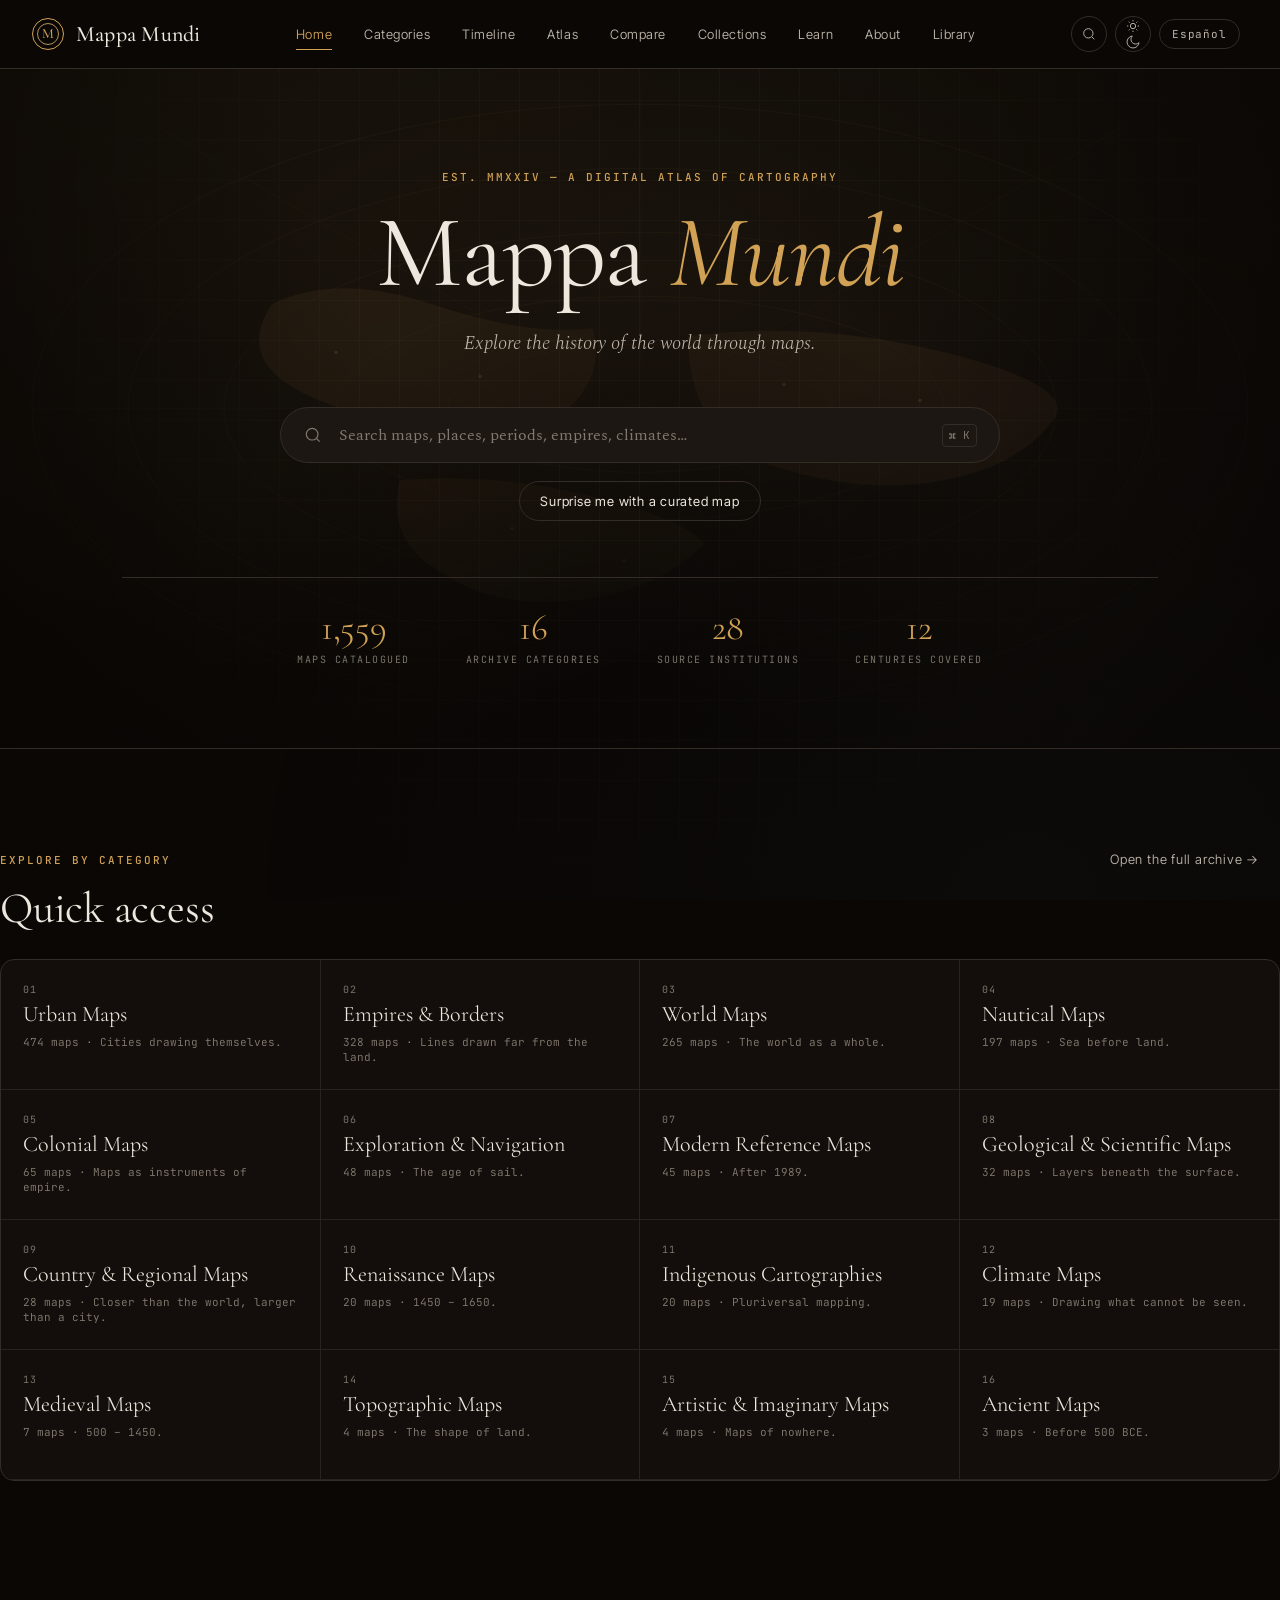
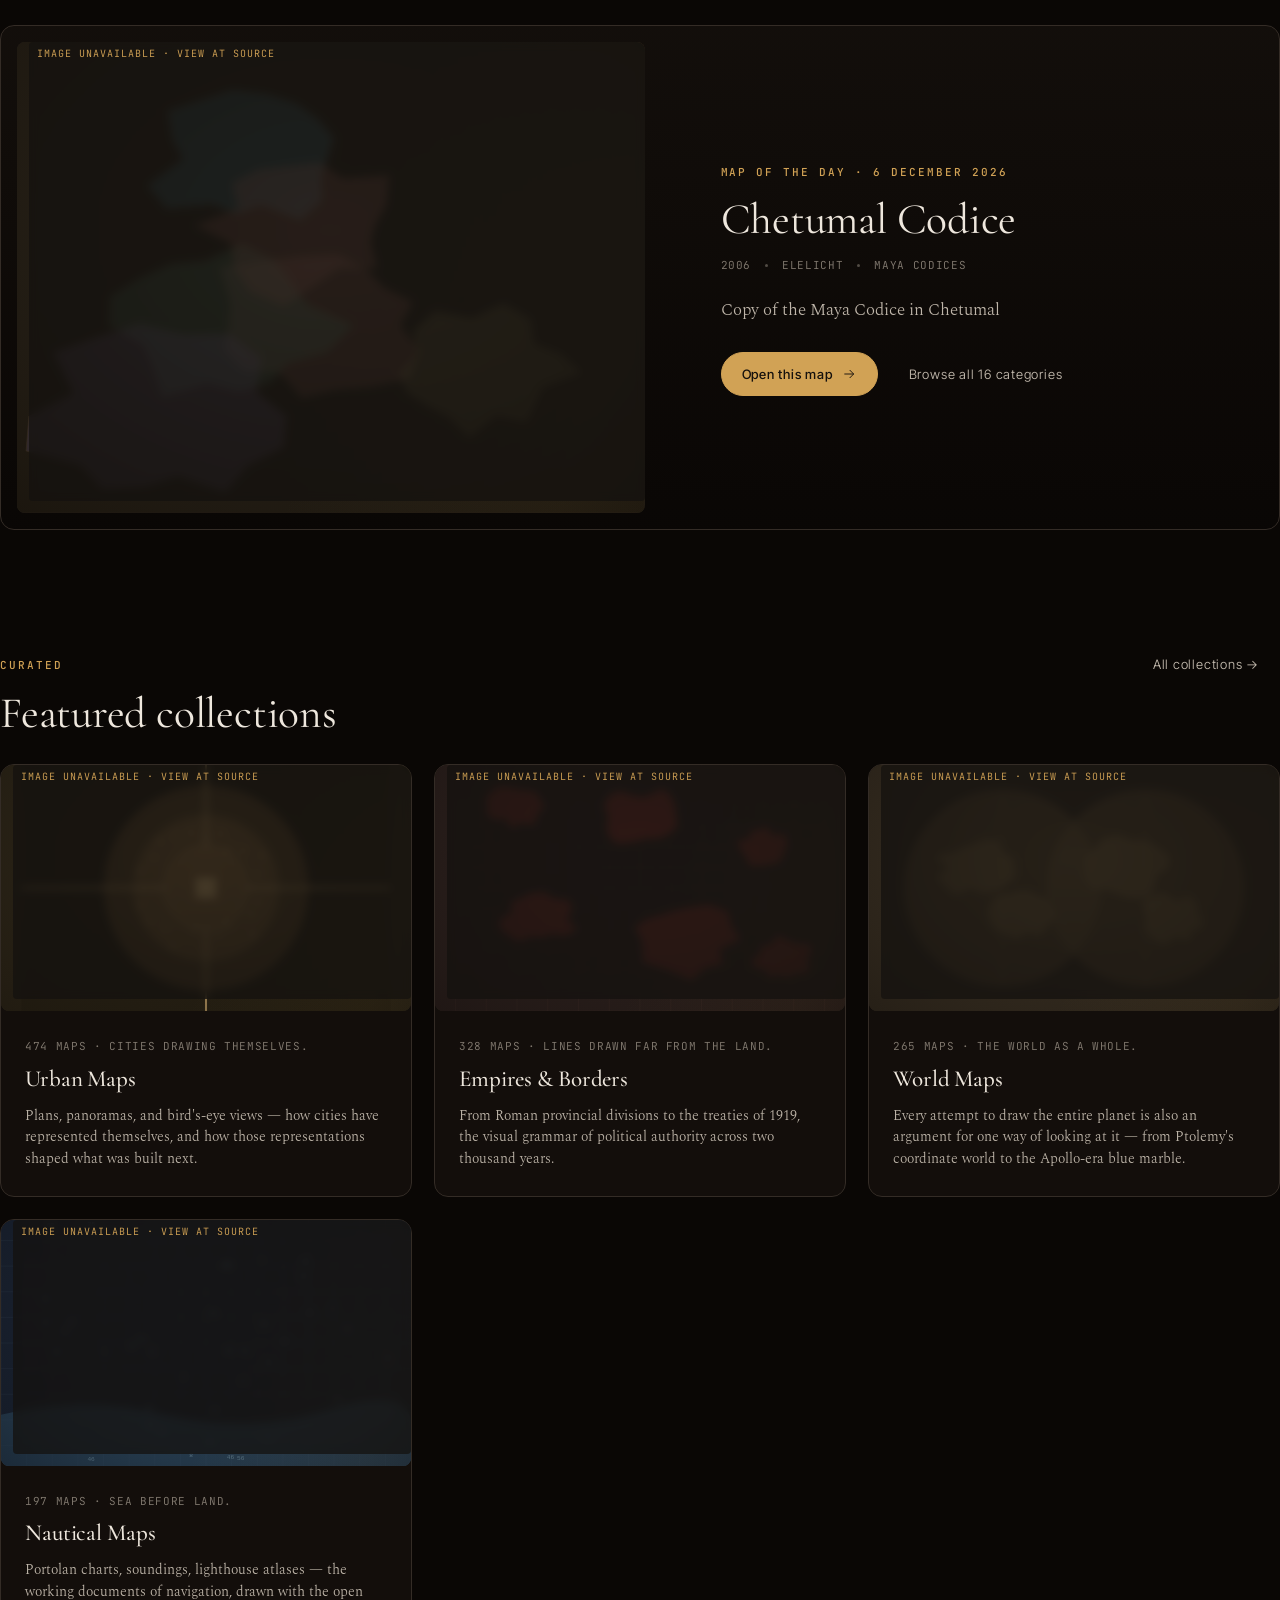
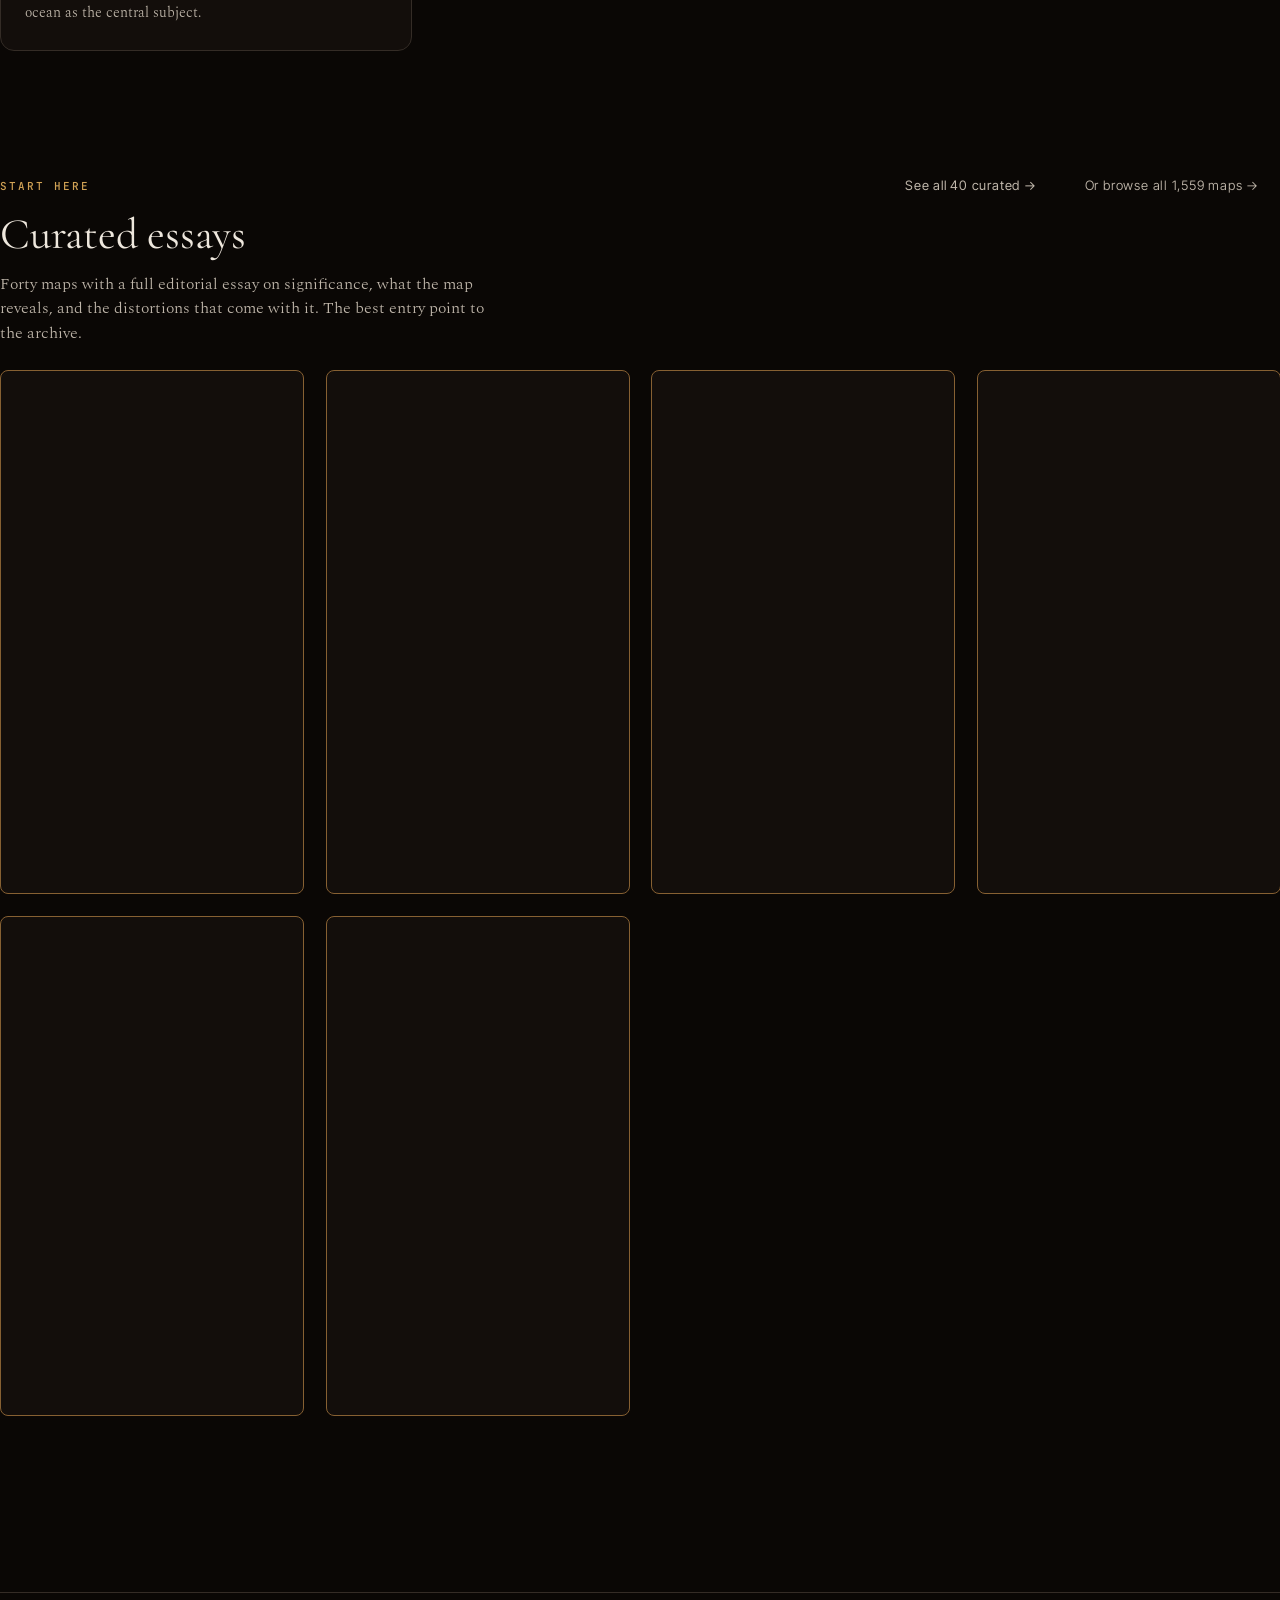
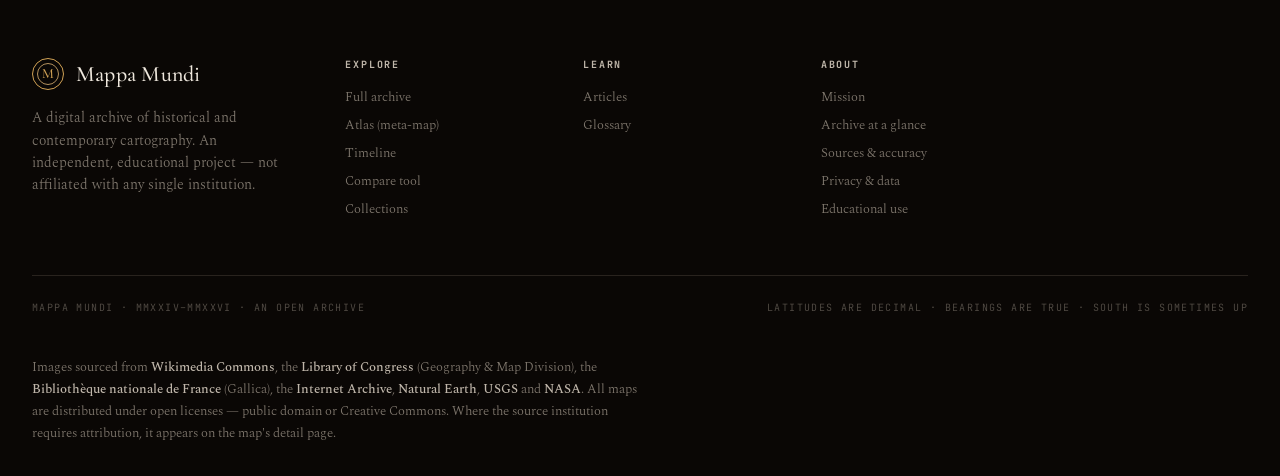
==== commit eec51ec8: "Production readiness: SEO, PWA, license, privacy, XSS hardening SEO / discoverability - Per-route <t" ====
--- a/index.html
+++ b/index.html
@@ -27,6 +27,7 @@
 <meta name="twitter:image" content="og-image.png"/>
 
 <meta name="theme-color" content="#15110b"/>
+<link rel="manifest" href="manifest.json"/>
 
 <link rel="preconnect" href="https://fonts.googleapis.com"/>
 <link rel="preconnect" href="https://fonts.gstatic.com" crossorigin/>
@@ -337,12 +338,24 @@
       </div>
     </section>
 
+    <section class="about-section" id="about-privacy">
+      <div class="about-grid">
+        <h3>Privacy &amp; data</h3>
+        <div>
+          <p>Mappa Mundi runs entirely in your browser. There is no backend that stores your data on a server.</p>
+          <p style="margin-top:16px">If you create an account or save maps, all that information — your name, email (used only as a local identifier), password hash, saved maps, viewing history, notes and annotations — is stored in your browser's <strong>localStorage</strong>, on your device. Nothing is transmitted to us or to anyone else.</p>
+          <p style="margin-top:16px">No cookies are set. No analytics are loaded. Map images are fetched directly from the source institutions (Library of Congress, Wikimedia Commons, etc.); those institutions may keep their own access logs.</p>
+          <p style="margin-top:16px">Because everything lives in your browser, clearing your browser data clears your account. The "Delete my account" button in Settings → Security removes it intentionally and immediately.</p>
+        </div>
+      </div>
+    </section>
+
     <section class="about-section" id="about-educational">
       <div class="about-grid">
         <h3>Educational use</h3>
         <div>
           <p>All records on Mappa Mundi are free to consult. Maps reproduced under licence from source institutions are marked accordingly; public-domain works are linked at their archival resolution on the source institution's site.</p>
-          <p style="margin-top:16px">Mappa Mundi is an independent project, not affiliated with any of the source institutions. Submissions, corrections, and partnership enquiries can be addressed to the project maintainers; replace this line with your real contact details before publishing.</p>
+          <p style="margin-top:16px">Mappa Mundi is an independent project, not affiliated with any of the source institutions. Open submissions, corrections, and partnership enquiries: please <a class="link-underline" style="color:var(--gold)" href="https://github.com/sebastianscampo-gif/mappa-mundi/issues" target="_blank" rel="noopener">open an issue on GitHub</a>. The application code is released under the MIT licence; map content is distributed under the licence stated on each record.</p>
         </div>
       </div>
     </section>
@@ -464,6 +477,7 @@
           <li><a href="#/about?section=about-mission" data-i18n="footer.mission">Mission</a></li>
           <li><a href="#/about?section=about-stats" data-i18n="footer.stats">Archive at a glance</a></li>
           <li><a href="#/about?section=about-sources" data-i18n="footer.sources">Sources &amp; accuracy</a></li>
+          <li><a href="#/about?section=about-privacy" data-i18n="footer.privacy">Privacy &amp; data</a></li>
           <li><a href="#/about?section=about-educational" data-i18n="footer.educational">Educational use</a></li>
         </ul>
       </div>
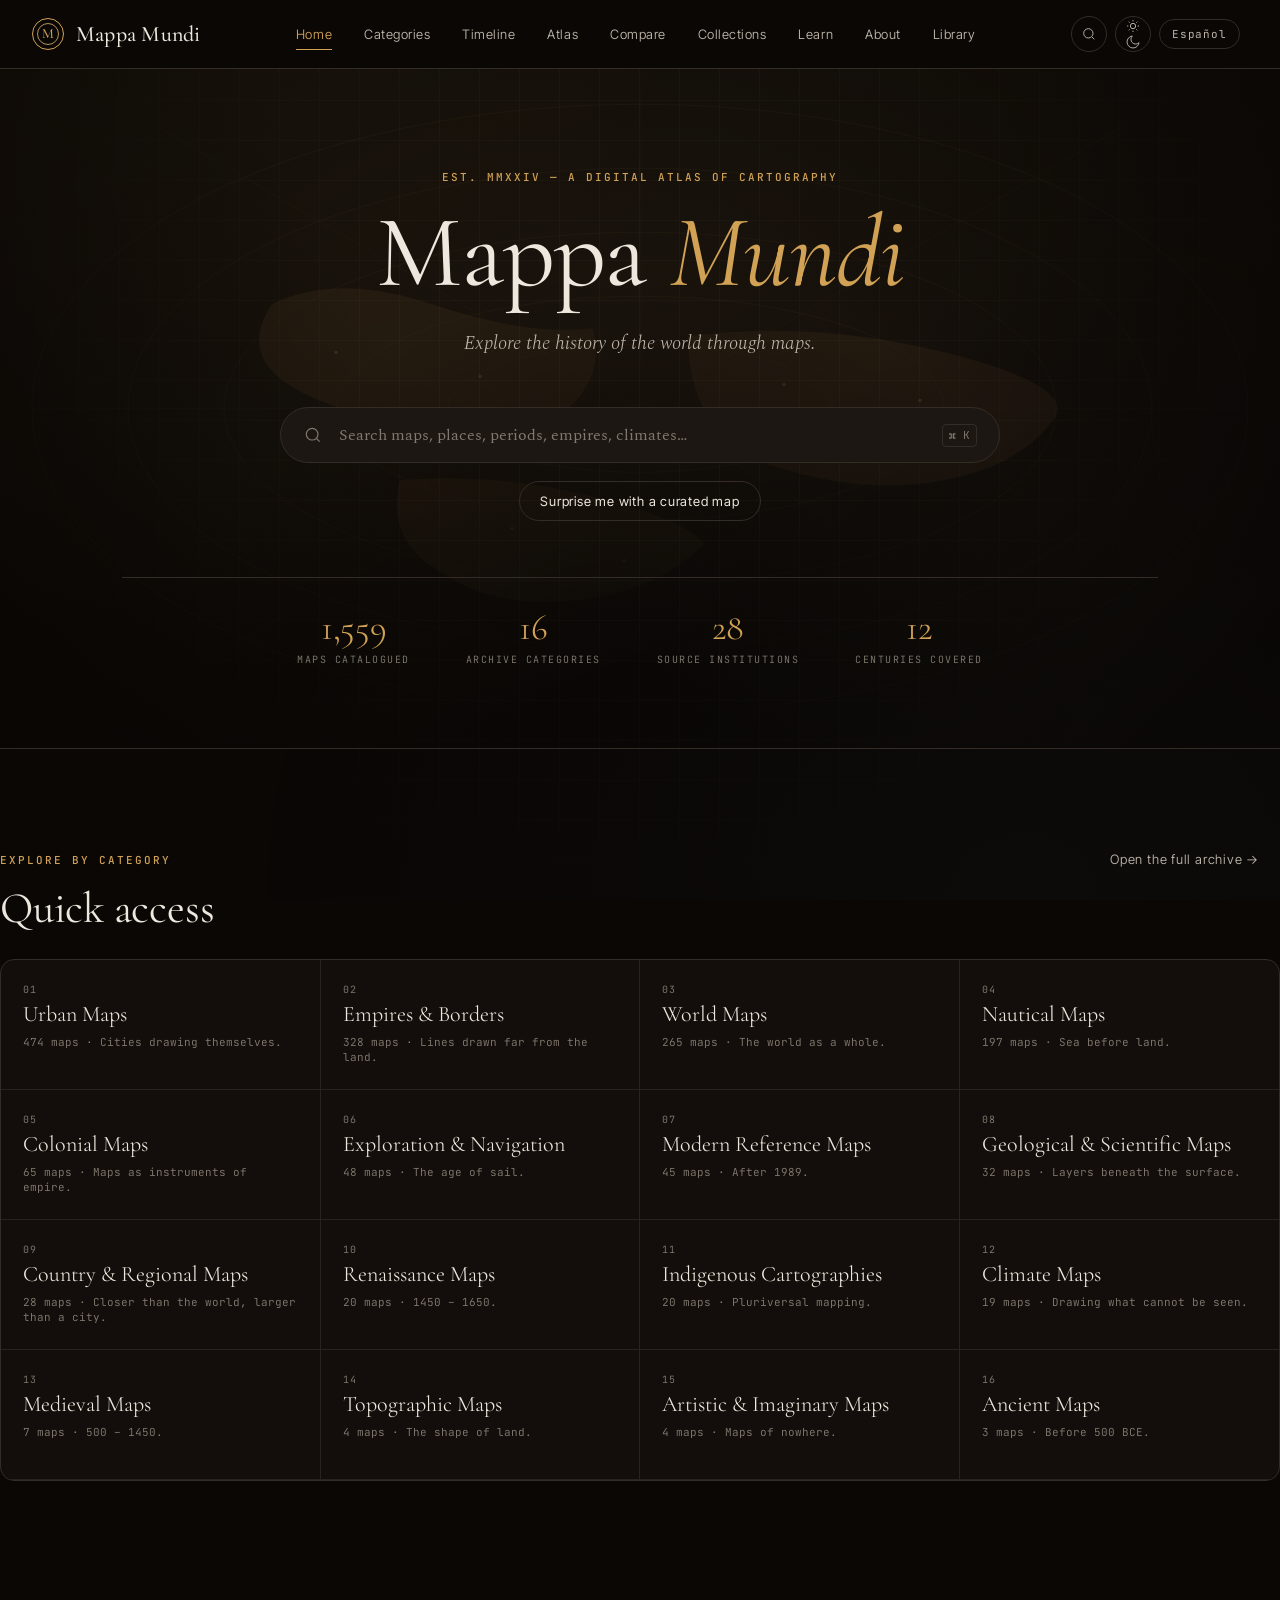
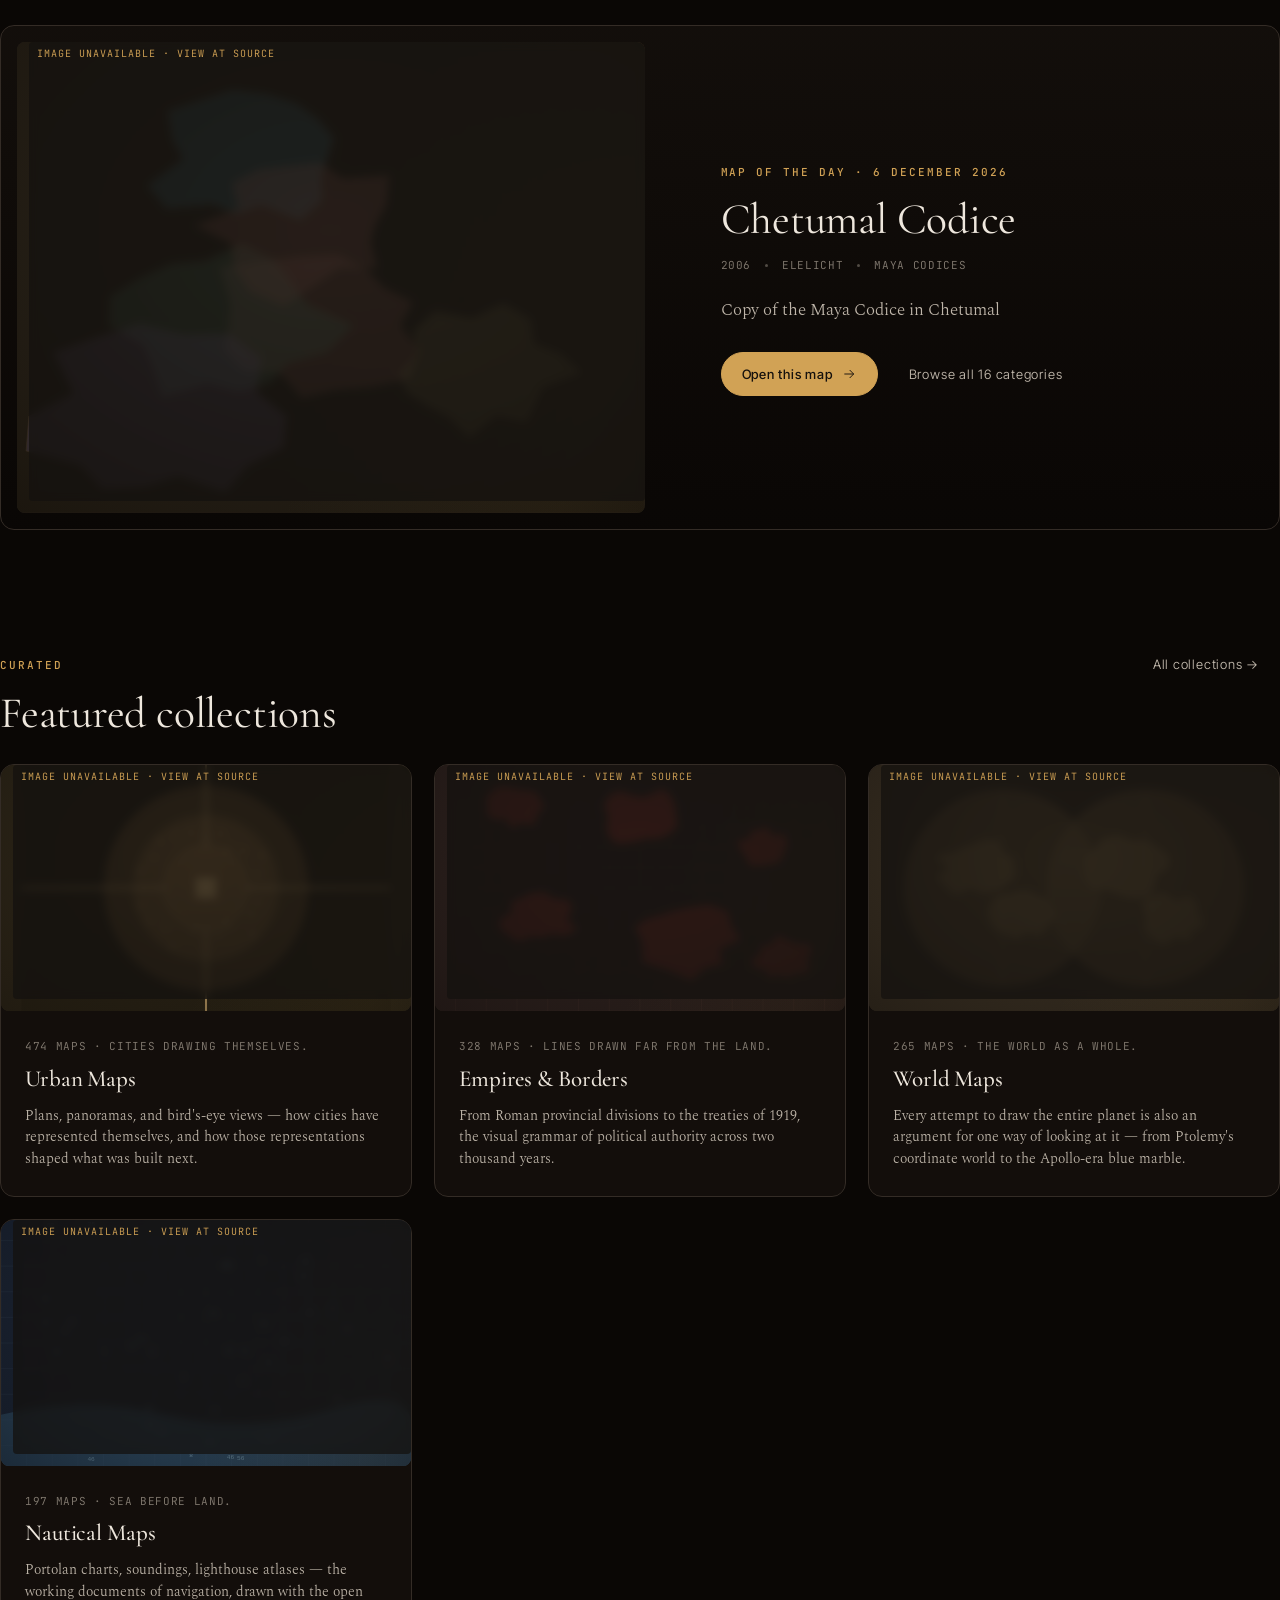
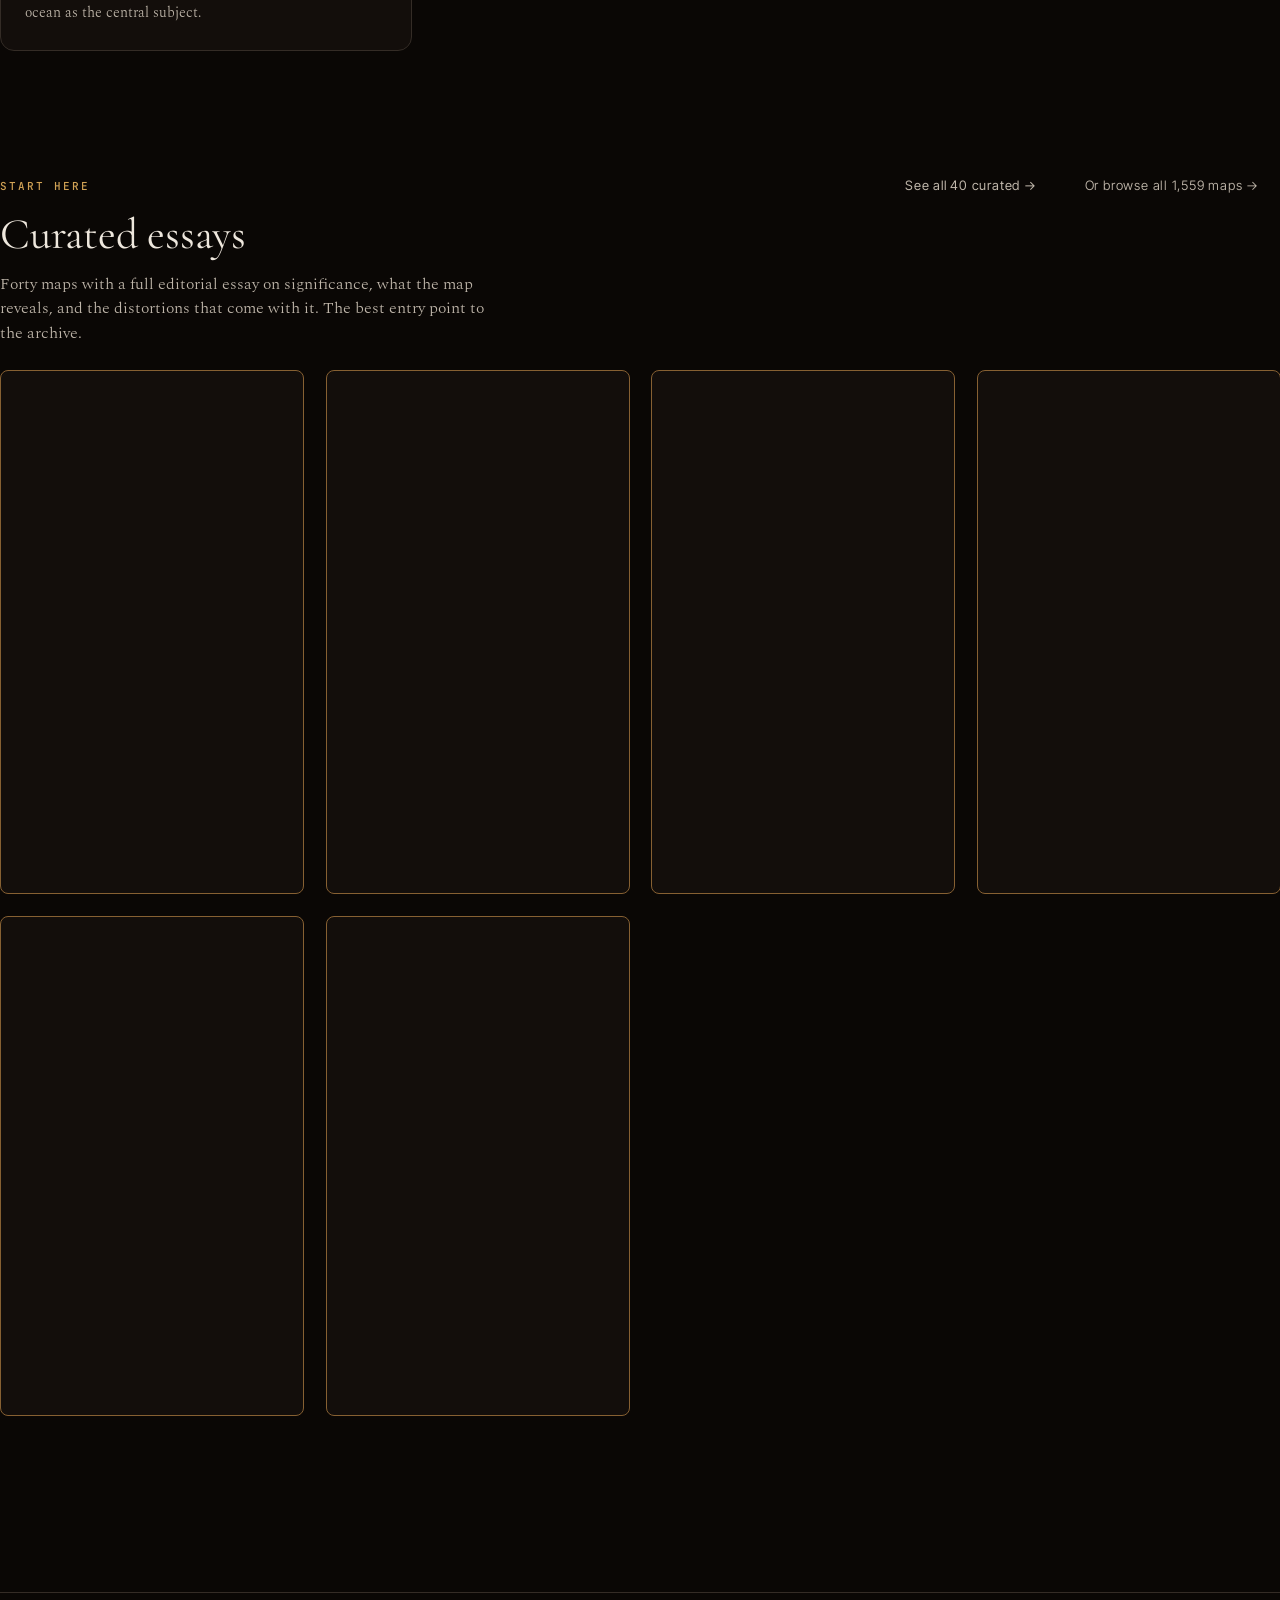
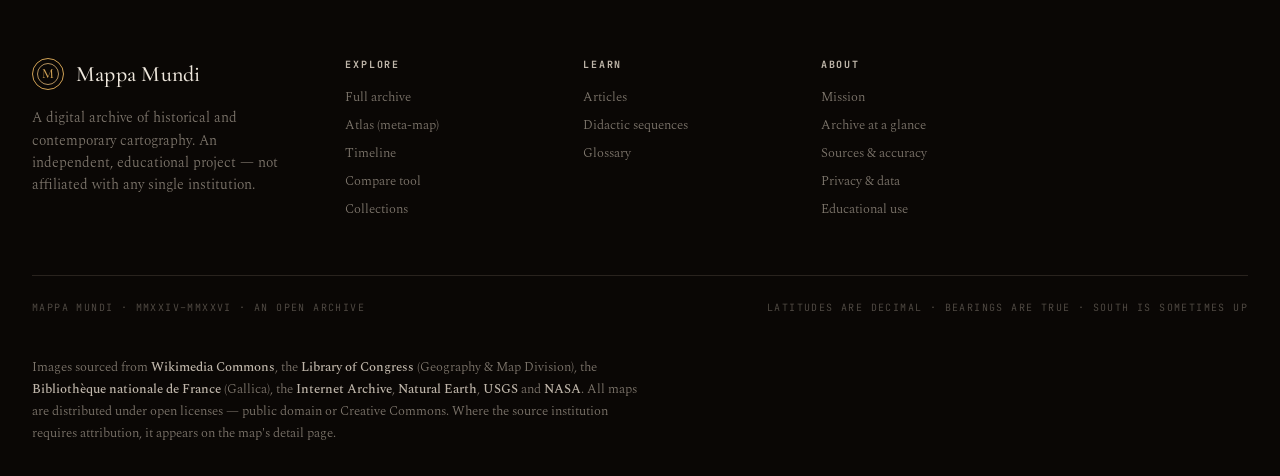
==== commit ae059025: "Educational content layer: teaching notes, didactic sequences, CONTENT_TODO Audience pivot: this com" ====
--- a/index.html
+++ b/index.html
@@ -262,11 +262,22 @@
       <h1 style="margin-top:18px">Reading maps as history.</h1>
       <p class="lede" style="margin-top:18px">Essays, primers, and case studies on the history of cartography — how maps are made, what they hide, and what they do in the world.</p>
       <div class="row" style="gap:10px; margin-top:24px; flex-wrap:wrap">
+        <a class="btn btn-ghost" href="#/sequences" style="padding-left:0">→ Didactic sequences (for teachers)</a>
         <a class="btn btn-ghost" href="#/glossary" style="padding-left:0">→ Glossary of cartographic terms</a>
       </div>
     </div>
     <div class="articles-grid" id="learn-root"></div>
   </div>
+</section>
+
+<!-- ============ SEQUENCES (didactic sequences for teachers) ============ -->
+<section class="page" id="page-sequences" data-screen-label="Sequences">
+  <div id="sequences-content"></div>
+</section>
+
+<!-- ============ SEQUENCE (single sequence reader) ============ -->
+<section class="page" id="page-sequence" data-screen-label="Sequence">
+  <div id="sequence-content"></div>
 </section>
 
 <!-- ============ ATLAS (meta-map: archived maps placed on a world view) ============ -->
@@ -468,6 +479,7 @@
         <h5 data-i18n="footer.learn">Learn</h5>
         <ul>
           <li><a href="#/learn" data-i18n="footer.articles">Articles</a></li>
+          <li><a href="#/sequences" data-i18n="footer.sequences">Didactic sequences</a></li>
           <li><a href="#/glossary" data-i18n="footer.glossary">Glossary</a></li>
         </ul>
       </div>
--- a/styles-pages.css
+++ b/styles-pages.css
@@ -1465,6 +1465,79 @@
 .article-reader-body em { color: var(--ink); }
 .article-reader-body strong { color: var(--ink); font-weight: 500; }
 
+/* ============ Sequences (didactic) ============ */
+.sequence-grid {
+  display: grid;
+  grid-template-columns: repeat(auto-fit, minmax(320px, 1fr));
+  gap: 22px;
+  padding-bottom: 96px;
+}
+.sequence-card {
+  display: flex; flex-direction: column;
+  padding: 26px 28px;
+  background: var(--bg-surface);
+  border: 1px solid var(--divider);
+  border-radius: var(--radius-lg);
+  transition: transform .2s, border-color .15s;
+}
+.sequence-card:hover {
+  transform: translateY(-2px);
+  border-color: var(--gold-deep);
+}
+.sequence-card h3 { color: var(--ink); }
+
+.sequence-steps {
+  list-style: none;
+  padding: 32px 0 0;
+  margin: 0;
+}
+.sequence-step {
+  display: grid;
+  grid-template-columns: 48px 1fr;
+  gap: 24px;
+  margin-bottom: 48px;
+}
+.sequence-step-num {
+  font-family: var(--serif-display);
+  font-size: 32px;
+  color: var(--gold);
+  border-right: 1px solid var(--divider);
+  padding-top: 6px;
+  text-align: center;
+}
+.sequence-step-body { min-width: 0; }
+.sequence-step-card {
+  display: grid;
+  grid-template-columns: 200px 1fr;
+  gap: 24px;
+  padding: 20px;
+  background: var(--bg-surface);
+  border: 1px solid var(--divider);
+  border-radius: var(--radius);
+  margin-bottom: 16px;
+  transition: border-color .15s;
+}
+.sequence-step-card:hover { border-color: var(--gold-deep); }
+.sequence-step-card .map-frame { border-radius: var(--radius-sm); }
+.sequence-step-card-body { display: flex; flex-direction: column; justify-content: center; }
+.sequence-step-text {
+  font-family: var(--serif-body);
+  font-size: 16px;
+  line-height: 1.7;
+  color: var(--ink-dim);
+  padding: 6px 6px;
+}
+@media (max-width: 700px) {
+  .sequence-step-card { grid-template-columns: 1fr; }
+}
+.sequence-closing {
+  padding: 28px 32px;
+  background: rgba(80, 160, 110, 0.05);
+  border: 1px solid rgba(80, 160, 110, 0.2);
+  border-radius: var(--radius);
+  color: var(--ink);
+}
+
 /* ============ Glossary ============ */
 .glossary-grid {
   display: grid;
@@ -1553,6 +1626,39 @@
 }
 .preset-name { color: var(--ink); line-height: 1.35; }
 .preset-arrow { color: var(--gold); font-family: var(--mono); }
+
+/* ============ Teaching notes block on map detail page ============ */
+.detail-teaching {
+  padding: 22px 26px;
+  background: rgba(80, 160, 110, 0.05);
+  border: 1px solid rgba(80, 160, 110, 0.2);
+  border-radius: var(--radius);
+  margin-top: 28px;
+}
+.teaching-questions {
+  margin-top: 14px;
+  padding-left: 24px;
+  font-family: var(--serif-body);
+  font-size: 15px;
+  line-height: 1.7;
+  color: var(--ink-dim);
+}
+.teaching-questions li { margin-bottom: 10px; }
+.teaching-questions li::marker { color: var(--green); font-family: var(--mono); font-weight: 500; }
+.teaching-activity {
+  margin-top: 18px;
+  padding: 14px 16px;
+  background: rgba(80, 160, 110, 0.05);
+  border-left: 3px solid var(--green);
+  border-radius: var(--radius-sm);
+}
+.teaching-activity p {
+  margin-top: 6px;
+  font-family: var(--serif-body);
+  font-size: 14px;
+  line-height: 1.6;
+  color: var(--ink-dim);
+}
 
 /* ============ Citations block on map detail page ============ */
 .citations {
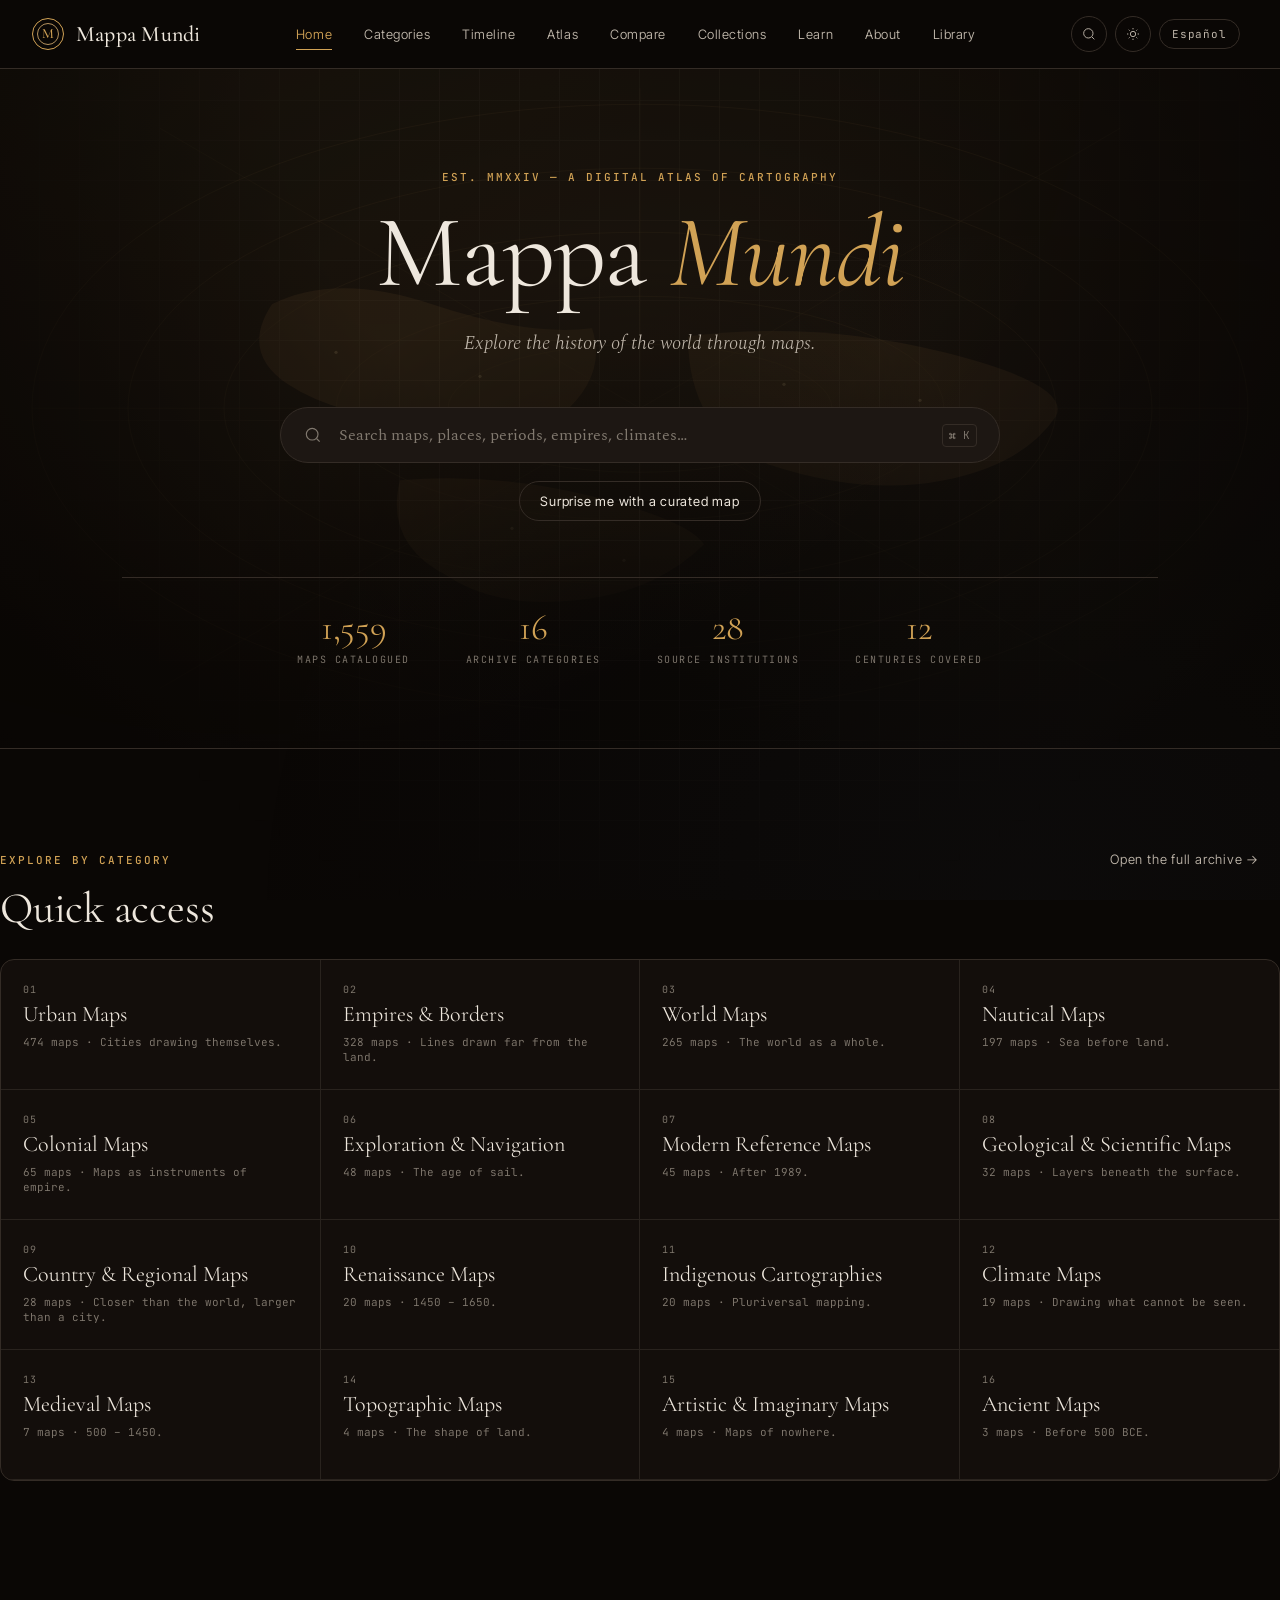
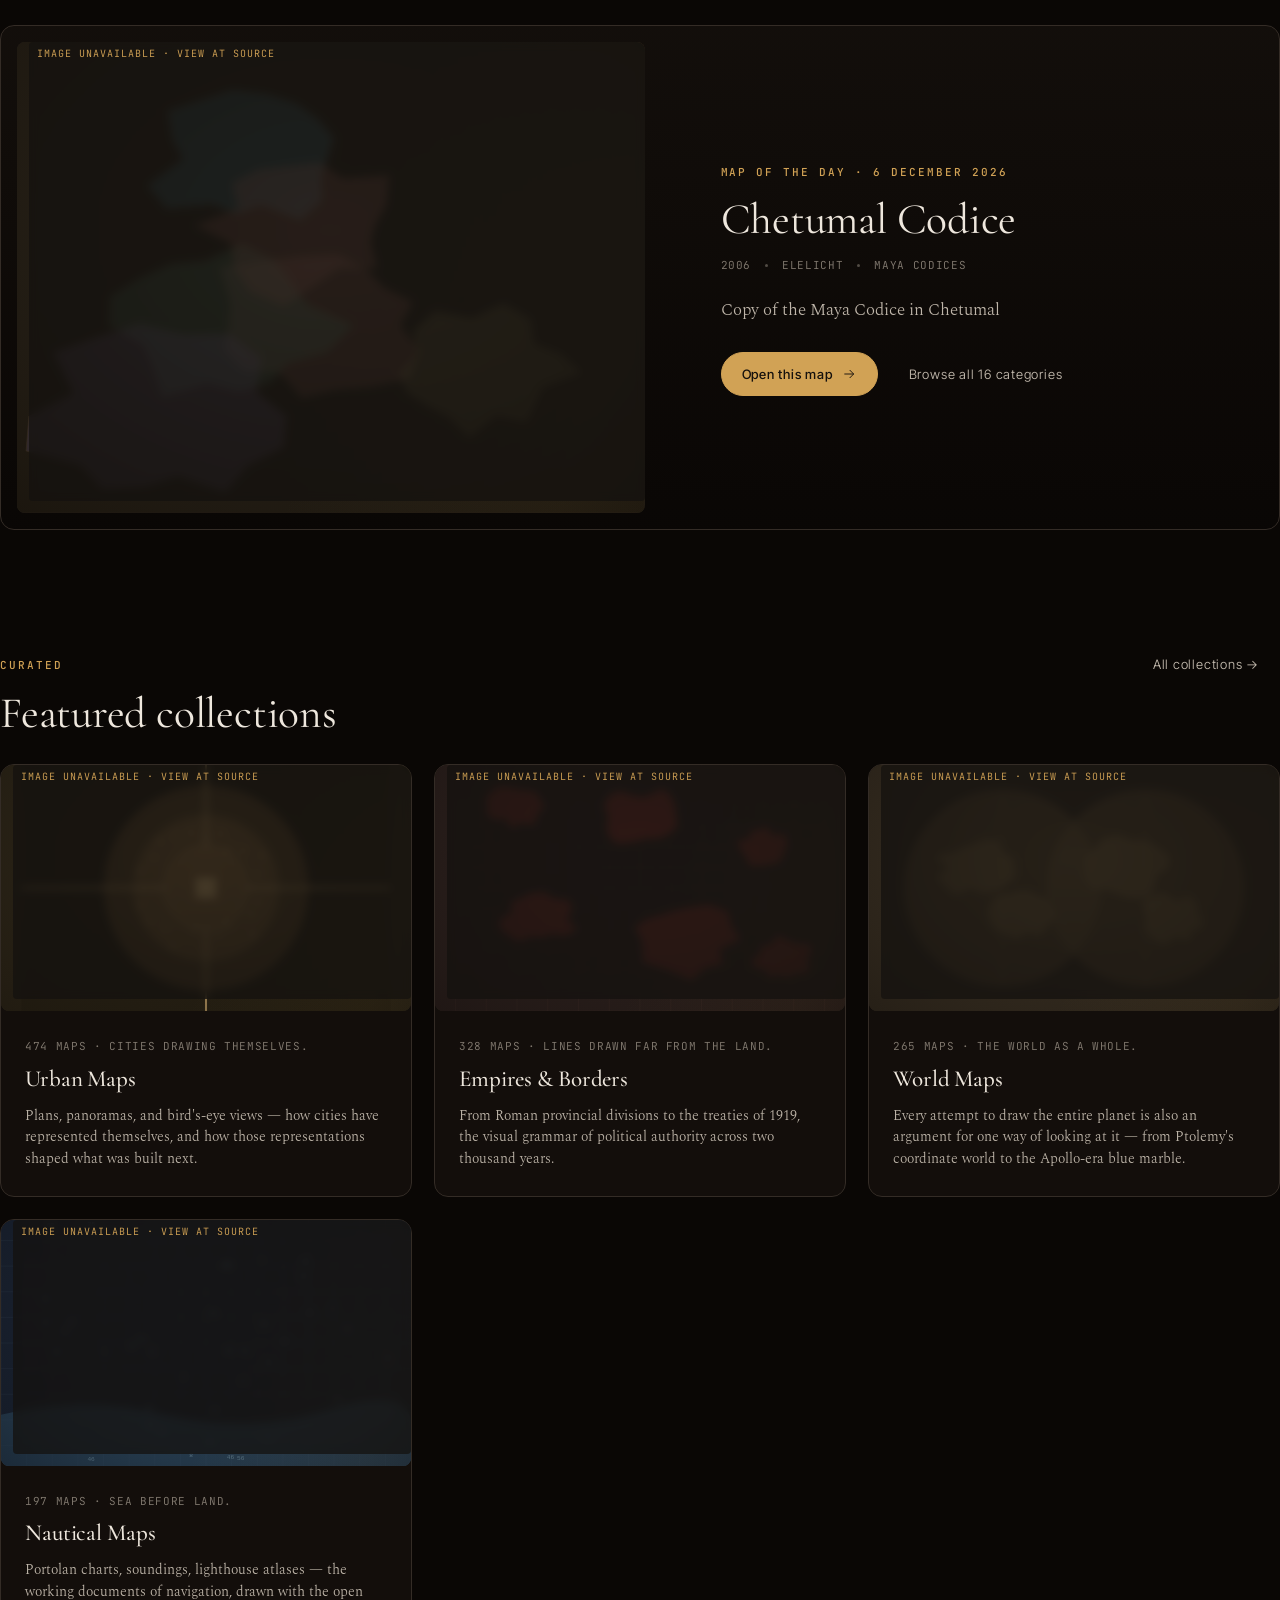
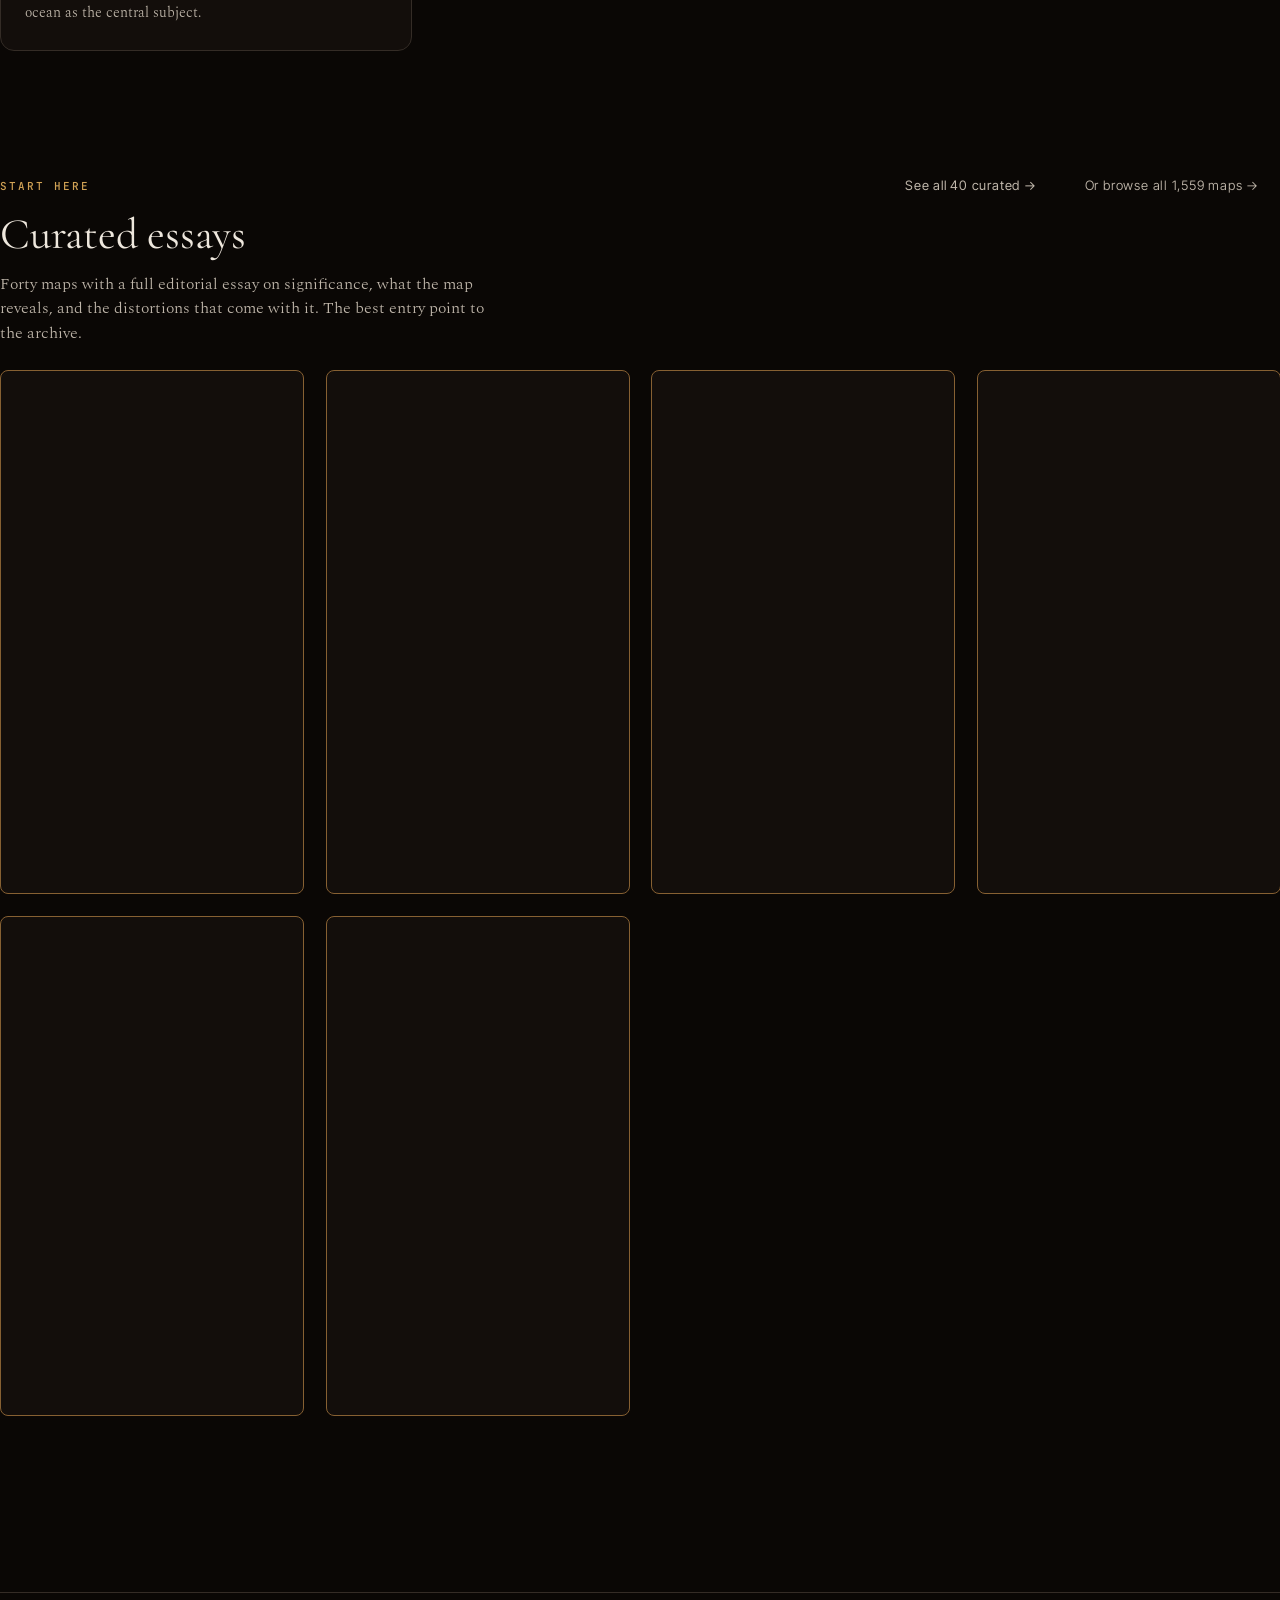
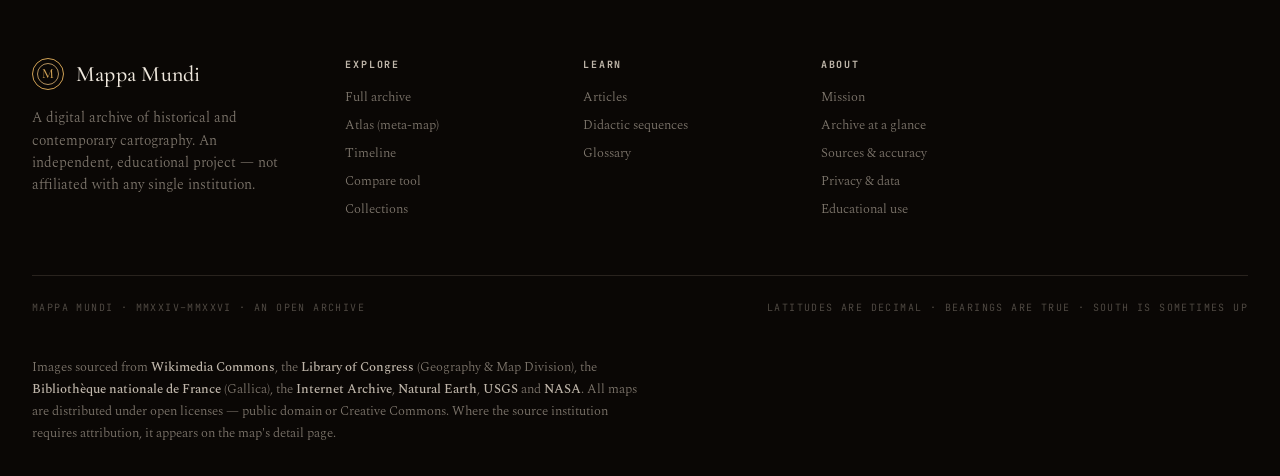
==== commit 5b9786c4: "Fix Spanish coverage: dual-render bug + remaining English strings Critical bug fix: - About page ren" ====
--- a/index.html
+++ b/index.html
@@ -61,14 +61,14 @@
       <button class="icon-btn" id="global-search-btn" data-i18n-title="nav.search" title="Search">
         <svg class="i" viewBox="0 0 24 24"><circle cx="11" cy="11" r="7" stroke="currentColor" stroke-width="1.4" fill="none"/><path d="M20 20l-3.5-3.5" stroke="currentColor" stroke-width="1.4" fill="none"/></svg>
       </button>
-      <button class="icon-btn theme-toggle" id="theme-toggle" title="Toggle theme" aria-label="Toggle light/dark theme">
+      <button class="icon-btn theme-toggle" id="theme-toggle" data-i18n-title="nav.theme" data-i18n-aria="nav.theme" title="Toggle theme" aria-label="Toggle light/dark theme">
         <svg class="i theme-icon-sun" viewBox="0 0 24 24"><circle cx="12" cy="12" r="4" stroke="currentColor" stroke-width="1.4" fill="none"/><g stroke="currentColor" stroke-width="1.4"><line x1="12" y1="3" x2="12" y2="5"/><line x1="12" y1="19" x2="12" y2="21"/><line x1="3" y1="12" x2="5" y2="12"/><line x1="19" y1="12" x2="21" y2="12"/><line x1="5.6" y1="5.6" x2="7" y2="7"/><line x1="17" y1="17" x2="18.4" y2="18.4"/><line x1="5.6" y1="18.4" x2="7" y2="17"/><line x1="17" y1="7" x2="18.4" y2="5.6"/></g></svg>
         <svg class="i theme-icon-moon" viewBox="0 0 24 24" hidden><path d="M21 13A9 9 0 1 1 11 3a7 7 0 0 0 10 10z" stroke="currentColor" stroke-width="1.4" fill="none"/></svg>
       </button>
-      <button class="lang-toggle" id="lang-toggle" title="Switch language" aria-label="Switch language">
+      <button class="lang-toggle" id="lang-toggle" data-i18n-title="nav.lang" data-i18n-aria="nav.lang" title="Switch language" aria-label="Switch language">
         <span data-i18n="lang.toggle">Español</span>
       </button>
-      <button class="icon-btn nav-menu-btn" id="nav-menu-btn" data-i18n-title="nav.menu" title="Menu" aria-label="Open menu" aria-expanded="false">
+      <button class="icon-btn nav-menu-btn" id="nav-menu-btn" data-i18n-title="nav.menu" data-i18n-aria="nav.menu" title="Menu" aria-label="Open menu" aria-expanded="false">
         <svg class="i" viewBox="0 0 24 24"><path d="M4 7h16M4 12h16M4 17h16" stroke="currentColor" stroke-width="1.6" fill="none"/></svg>
       </button>
       <div id="nav-account-slot" class="nav-account-slot"></div>
@@ -140,10 +140,10 @@
   <div class="container section">
     <div class="spread" style="margin-bottom: 28px">
       <div>
-        <span class="eyebrow">Explore by category</span>
-        <h2 style="margin-top:14px">Quick access</h2>
-      </div>
-      <a class="btn btn-ghost" href="#/archive">Open the full archive →</a>
+        <span class="eyebrow" data-i18n="home.cats.eyebrow">Explore by category</span>
+        <h2 style="margin-top:14px" data-i18n="home.cats.title">Quick access</h2>
+      </div>
+      <a class="btn btn-ghost" href="#/archive" data-i18n="home.cats.cta">Open the full archive →</a>
     </div>
     <div class="category-strip" id="home-category-strip"></div>
   </div>
@@ -157,10 +157,10 @@
   <div class="container section-tight">
     <div class="spread" style="margin-bottom: 28px">
       <div>
-        <span class="eyebrow">Curated</span>
-        <h2 style="margin-top:14px">Featured collections</h2>
-      </div>
-      <a class="btn btn-ghost" href="#/collections">All collections →</a>
+        <span class="eyebrow" data-i18n="home.coll.eyebrow">Curated</span>
+        <h2 style="margin-top:14px" data-i18n="home.coll.title">Featured collections</h2>
+      </div>
+      <a class="btn btn-ghost" href="#/collections" data-i18n="home.coll.cta">All collections →</a>
     </div>
     <div class="grid-cards-lg grid-cards" id="home-collections"></div>
   </div>
@@ -169,13 +169,13 @@
   <div class="container section-tight" style="padding-bottom: 96px">
     <div class="spread" style="margin-bottom: 24px">
       <div>
-        <span class="eyebrow">Start here</span>
-        <h2 style="margin-top:14px">Curated essays</h2>
-        <p class="lede" style="margin-top:14px; max-width: 62ch; font-size:16px">Forty maps with a full editorial essay on significance, what the map reveals, and the distortions that come with it. The best entry point to the archive.</p>
+        <span class="eyebrow" data-i18n="home.curated.eyebrow">Start here</span>
+        <h2 style="margin-top:14px" data-i18n="home.curated.title">Curated essays</h2>
+        <p class="lede" style="margin-top:14px; max-width: 62ch; font-size:16px" data-i18n="home.curated.lede">Forty maps with a full editorial essay on significance, what the map reveals, and the distortions that come with it. The best entry point to the archive.</p>
       </div>
       <div class="row" style="gap:6px; flex-wrap:wrap">
-        <button class="btn btn-ghost" id="home-browse-curated">See all 40 curated →</button>
-        <a class="btn btn-ghost" href="#/archive">Or browse all 1,559 maps →</a>
+        <button class="btn btn-ghost" id="home-browse-curated" data-i18n="home.curated.seeAll">See all 40 curated →</button>
+        <a class="btn btn-ghost" href="#/archive" data-i18n="home.curated.browseAll">Or browse all 1,559 maps →</a>
       </div>
     </div>
     <div class="grid-cards" id="home-curated"></div>
@@ -196,13 +196,13 @@
     </div>
     <div class="row" style="gap:8px">
       <span id="zoom-source"></span>
-      <button id="zoom-close" class="icon-btn" title="Close (Esc)">
+      <button id="zoom-close" class="icon-btn" data-i18n-title="modal.close" title="Close (Esc)">
         <svg class="i" viewBox="0 0 24 24"><path d="M6 6l12 12M18 6L6 18" stroke="currentColor" stroke-width="1.4" fill="none"/></svg>
       </button>
     </div>
   </div>
   <div id="zoom-stage" class="zoom-modal-stage"></div>
-  <div class="zoom-modal-hint meta">Scroll to zoom · drag to pan · press Esc to close</div>
+  <div class="zoom-modal-hint meta" data-i18n="modal.hint">Scroll to zoom · drag to pan · press Esc to close</div>
 </div>
 
 <!-- ============ SEARCH MODAL ============ -->
@@ -210,7 +210,7 @@
   <div class="search-modal-inner">
     <div class="search-modal-bar">
       <svg class="i i-lg" viewBox="0 0 24 24" style="color:var(--ink-muted)"><circle cx="11" cy="11" r="7" stroke="currentColor" stroke-width="1.4" fill="none"/><path d="M20 20l-3.5-3.5" stroke="currentColor" stroke-width="1.4" fill="none"/></svg>
-      <input id="search-modal-input" placeholder="Search 1,559 maps — by title, place, cartographer, era, language, or tag…" autocomplete="off"/>
+      <input id="search-modal-input" data-i18n-placeholder="search.placeholder" placeholder="Search 1,559 maps — by title, place, cartographer, era, language, or tag…" autocomplete="off"/>
       <span class="kbd">esc</span>
       <button id="search-modal-close" class="icon-btn" style="margin-left:auto">
         <svg class="i" viewBox="0 0 24 24"><path d="M6 6l12 12M18 6L6 18" stroke="currentColor" stroke-width="1.4" fill="none"/></svg>
@@ -299,34 +299,49 @@
 <section class="page" id="page-about" data-screen-label="About">
   <div class="container">
     <div class="about-hero">
-      <span class="eyebrow">About Mappa Mundi</span>
-      <h1 style="margin-top:22px">A digital museum<br/>of maps.</h1>
-      <p class="lede" style="margin-top:28px; max-width: 60ch; margin-inline:auto">
-        Mappa Mundi exists to make the world's cartographic record legible, searchable, and contextualized — for the student writing their first essay, the teacher building a lesson, the researcher tracing a primary source, the designer mining the archive for visual ideas, and the curious traveler who simply wants to know how the place they live was once drawn.
-      </p>
+      <span class="eyebrow" data-i18n="about.eyebrow">About Mappa Mundi</span>
+      <div data-lang="en">
+        <h1 style="margin-top:22px">A digital museum<br/>of maps.</h1>
+        <p class="lede" style="margin-top:28px; max-width: 60ch; margin-inline:auto">
+          Mappa Mundi exists to make the world's cartographic record legible, searchable, and contextualized — for the student writing their first essay, the teacher building a lesson, the researcher tracing a primary source, the designer mining the archive for visual ideas, and the curious traveler who simply wants to know how the place they live was once drawn.
+        </p>
+      </div>
+      <div data-lang="es">
+        <h1 style="margin-top:22px">Un museo digital<br/>de mapas.</h1>
+        <p class="lede" style="margin-top:28px; max-width: 60ch; margin-inline:auto">
+          Mappa Mundi existe para hacer legible, buscable y contextualizado el registro cartográfico del mundo — para el estudiante que escribe su primer ensayo, el docente que arma una clase, el investigador que rastrea una fuente primaria, la diseñadora que busca en el archivo ideas visuales, y el viajero curioso que simplemente quiere saber cómo se dibujó alguna vez el lugar donde vive.
+        </p>
+      </div>
     </div>
 
     <section class="about-section" id="about-mission">
       <div class="about-grid">
-        <h3>The mission</h3>
-        <div>
+        <h3 data-lang="en">The mission</h3>
+        <h3 data-lang="es">La misión</h3>
+        <div data-lang="en">
           <p>Maps are not transparent. They are arguments — made by particular people, in particular places, for particular reasons. Mappa Mundi was built on the conviction that a map is most useful when you can see who drew it, what they were trying to do, and what they chose to leave out.</p>
           <p style="margin-top:16px">Every map in the archive is accompanied by a short essay covering its historical context, its scientific or political meaning, its known distortions, and the events surrounding its making. We treat the archive as a teaching collection, not a wallpaper library.</p>
         </div>
+        <div data-lang="es">
+          <p>Los mapas no son transparentes. Son argumentos — hechos por personas concretas, en lugares concretos, por razones concretas. Mappa Mundi se construyó sobre la convicción de que un mapa es más útil cuando se puede ver quién lo dibujó, qué intentaba hacer y qué eligió dejar afuera.</p>
+          <p style="margin-top:16px">Cada mapa curado del archivo va acompañado de un ensayo breve que cubre su contexto histórico, su significado científico o político, sus distorsiones conocidas y los eventos en torno a su elaboración. Tratamos al archivo como una colección de enseñanza, no como una biblioteca de fondos de pantalla.</p>
+        </div>
       </div>
     </section>
 
     <section class="about-section" id="about-stats">
       <div class="about-grid">
-        <h3>The archive at a glance</h3>
+        <h3 data-lang="en">The archive at a glance</h3>
+        <h3 data-lang="es">El archivo en cifras</h3>
         <div id="about-stats"></div>
       </div>
     </section>
 
     <section class="about-section" id="about-audiences">
       <div class="about-grid">
-        <h3>Who it's for</h3>
-        <div class="audience-grid">
+        <h3 data-lang="en">Who it's for</h3>
+        <h3 data-lang="es">Para quién es</h3>
+        <div class="audience-grid" data-lang="en">
           <div class="audience"><span class="meta">For</span><h4>Students</h4><p>Primary sources, with context. Citation-ready records for every map.</p></div>
           <div class="audience"><span class="meta">For</span><h4>Teachers</h4><p>Lesson-ready collections and side-by-side comparison tools.</p></div>
           <div class="audience"><span class="meta">For</span><h4>Researchers</h4><p>Provenance, source institutions, and cross-references between maps.</p></div>
@@ -335,38 +350,65 @@
           <div class="audience"><span class="meta">For</span><h4>Travelers</h4><p>How the places you visit were drawn, by whom, and why.</p></div>
           <div class="audience"><span class="meta">For</span><h4>Curious users</h4><p>One map a day, with a short story behind it.</p></div>
         </div>
+        <div class="audience-grid" data-lang="es">
+          <div class="audience"><span class="meta">Para</span><h4>Estudiantes</h4><p>Fuentes primarias, con contexto. Registros listos para citar en cada mapa.</p></div>
+          <div class="audience"><span class="meta">Para</span><h4>Docentes</h4><p>Colecciones listas para una clase y herramientas de comparación lado a lado.</p></div>
+          <div class="audience"><span class="meta">Para</span><h4>Investigadores</h4><p>Procedencia, instituciones de origen y referencias cruzadas entre mapas.</p></div>
+          <div class="audience"><span class="meta">Para</span><h4>Diseñadores</h4><p>Una biblioteca visual de convenciones cartográficas históricas.</p></div>
+          <div class="audience"><span class="meta">Para</span><h4>Historiadores</h4><p>Filtros por período y ensayos curados sobre historia de la cartografía.</p></div>
+          <div class="audience"><span class="meta">Para</span><h4>Viajeros</h4><p>Cómo se dibujaron los lugares que visitas, por quién y por qué.</p></div>
+          <div class="audience"><span class="meta">Para</span><h4>Usuarios curiosos</h4><p>Un mapa al día, con una historia breve detrás.</p></div>
+        </div>
       </div>
     </section>
 
     <section class="about-section" id="about-sources">
       <div class="about-grid">
-        <h3>Sources &amp; accuracy</h3>
-        <div>
+        <h3 data-lang="en">Sources &amp; accuracy</h3>
+        <h3 data-lang="es">Fuentes y precisión</h3>
+        <div data-lang="en">
           <p>The archive is built primarily on the open digital collections of the <strong>Library of Congress Geography &amp; Map Division</strong>, which contributes the majority of the holdings, supplemented by <strong>Wikimedia Commons</strong>, <strong>Natural Earth</strong>, the <strong>USGS</strong>, the <strong>Bibliothèque nationale de France (Gallica)</strong>, the <strong>Internet Archive</strong>, and a small number of other institutional contributors. All maps are distributed under open licences — public domain or Creative Commons.</p>
           <p style="margin-top:16px">Every record links back to its source institution where one is known. Essays and curated commentary exist for a small set of historically significant maps; for the rest, the archive surfaces what each source institution itself published. We label curated entries and we publish corrections when readers find them.</p>
           <p style="margin-top:16px">The archive is not neutral, and we don't pretend that it is. The selection reflects what the source institutions have digitised — which is itself an editorial position, with all the biases that implies. A map collected here is a map we consider worth thinking about, including, especially, the maps we disagree with.</p>
         </div>
+        <div data-lang="es">
+          <p>El archivo se construye principalmente sobre las colecciones digitales abiertas de la <strong>División de Geografía y Mapas de la Library of Congress</strong>, que aporta la mayor parte del fondo, complementado por <strong>Wikimedia Commons</strong>, <strong>Natural Earth</strong>, el <strong>USGS</strong>, la <strong>Bibliothèque nationale de France (Gallica)</strong>, el <strong>Internet Archive</strong> y un número pequeño de otras instituciones contribuyentes. Todos los mapas se distribuyen bajo licencias abiertas — dominio público o Creative Commons.</p>
+          <p style="margin-top:16px">Cada registro enlaza a su institución de origen cuando se conoce. Existen ensayos y comentarios curados para un conjunto pequeño de mapas históricamente significativos; para el resto, el archivo muestra lo que cada institución de origen publicó por su cuenta. Etiquetamos los registros curados y publicamos correcciones cuando los lectores las encuentran.</p>
+          <p style="margin-top:16px">El archivo no es neutral, y no pretendemos que lo sea. La selección refleja lo que las instituciones de origen han digitalizado — lo que en sí mismo es una postura editorial, con todos los sesgos que implica. Un mapa que recopilamos aquí es un mapa que consideramos digno de pensar — incluyendo, sobre todo, los mapas con los que estamos en desacuerdo.</p>
+        </div>
       </div>
     </section>
 
     <section class="about-section" id="about-privacy">
       <div class="about-grid">
-        <h3>Privacy &amp; data</h3>
-        <div>
+        <h3 data-lang="en">Privacy &amp; data</h3>
+        <h3 data-lang="es">Privacidad y datos</h3>
+        <div data-lang="en">
           <p>Mappa Mundi runs entirely in your browser. There is no backend that stores your data on a server.</p>
           <p style="margin-top:16px">If you create an account or save maps, all that information — your name, email (used only as a local identifier), password hash, saved maps, viewing history, notes and annotations — is stored in your browser's <strong>localStorage</strong>, on your device. Nothing is transmitted to us or to anyone else.</p>
           <p style="margin-top:16px">No cookies are set. No analytics are loaded. Map images are fetched directly from the source institutions (Library of Congress, Wikimedia Commons, etc.); those institutions may keep their own access logs.</p>
           <p style="margin-top:16px">Because everything lives in your browser, clearing your browser data clears your account. The "Delete my account" button in Settings → Security removes it intentionally and immediately.</p>
         </div>
+        <div data-lang="es">
+          <p>Mappa Mundi corre enteramente en tu navegador. No hay un servidor que guarde tus datos.</p>
+          <p style="margin-top:16px">Si creas una cuenta o guardas mapas, toda esa información — tu nombre, tu correo (usado solo como identificador local), el hash de tu contraseña, los mapas guardados, el historial de visualización, las notas y las anotaciones — se almacena en el <strong>localStorage</strong> de tu navegador, en tu dispositivo. Nada se transmite a nosotros ni a nadie más.</p>
+          <p style="margin-top:16px">No se ponen cookies. No se cargan analíticas. Las imágenes de los mapas se piden directamente a las instituciones de origen (Library of Congress, Wikimedia Commons, etc.); esas instituciones pueden mantener sus propios registros de acceso.</p>
+          <p style="margin-top:16px">Como todo vive en tu navegador, borrar los datos del navegador borra tu cuenta. El botón «Eliminar mi cuenta» en Ajustes → Seguridad la elimina intencionalmente y de forma inmediata.</p>
+        </div>
       </div>
     </section>
 
     <section class="about-section" id="about-educational">
       <div class="about-grid">
-        <h3>Educational use</h3>
-        <div>
+        <h3 data-lang="en">Educational use</h3>
+        <h3 data-lang="es">Uso educativo</h3>
+        <div data-lang="en">
           <p>All records on Mappa Mundi are free to consult. Maps reproduced under licence from source institutions are marked accordingly; public-domain works are linked at their archival resolution on the source institution's site.</p>
           <p style="margin-top:16px">Mappa Mundi is an independent project, not affiliated with any of the source institutions. Open submissions, corrections, and partnership enquiries: please <a class="link-underline" style="color:var(--gold)" href="https://github.com/sebastianscampo-gif/mappa-mundi/issues" target="_blank" rel="noopener">open an issue on GitHub</a>. The application code is released under the MIT licence; map content is distributed under the licence stated on each record.</p>
+        </div>
+        <div data-lang="es">
+          <p>Todos los registros de Mappa Mundi son de consulta libre. Los mapas reproducidos bajo licencia de instituciones de origen están señalados como tal; las obras de dominio público enlazan a su resolución de archivo en el sitio de la institución de origen.</p>
+          <p style="margin-top:16px">Mappa Mundi es un proyecto independiente, sin afiliación a ninguna de las instituciones de origen. Para envíos, correcciones y consultas de colaboración: por favor <a class="link-underline" style="color:var(--gold)" href="https://github.com/sebastianscampo-gif/mappa-mundi/issues" target="_blank" rel="noopener">abre un issue en GitHub</a>. El código de la aplicación se publica bajo licencia MIT; el contenido cartográfico se distribuye bajo la licencia indicada en cada registro.</p>
         </div>
       </div>
     </section>
@@ -382,23 +424,23 @@
 <section class="page" id="page-library" data-screen-label="Library">
   <div class="container">
     <div style="padding: 72px 0 0">
-      <span class="eyebrow">Your Library</span>
-      <h1 style="margin-top:18px">Saved, read, written.</h1>
-      <p class="lede" style="margin-top:18px; max-width: 62ch">Maps you've saved, places you've recently visited in the archive, your private collections, and the notes you've written along the way.</p>
+      <span class="eyebrow" data-i18n="library.eyebrow">Your Library</span>
+      <h1 style="margin-top:18px" data-i18n="library.title">Saved, read, written.</h1>
+      <p class="lede" style="margin-top:18px; max-width: 62ch" data-i18n="library.lede">Maps you've saved, places you've recently visited in the archive, your private collections, and the notes you've written along the way.</p>
     </div>
 
     <div class="library-tabs" style="margin-top: 48px">
-      <span class="library-tab active">Saved maps</span>
-      <span class="library-tab">Recently viewed</span>
-      <span class="library-tab">My collections</span>
-      <span class="library-tab">Notes</span>
-      <span class="library-tab">Offline</span>
+      <span class="library-tab active" data-i18n="library.tab.saved">Saved maps</span>
+      <span class="library-tab" data-i18n="library.tab.recent">Recently viewed</span>
+      <span class="library-tab" data-i18n="library.tab.collections">My collections</span>
+      <span class="library-tab" data-i18n="library.tab.notes">Notes</span>
+      <span class="library-tab" data-i18n="library.tab.offline">Offline</span>
     </div>
 
     <div class="stack-24" style="padding-bottom: 80px">
       <div>
         <div class="spread" style="margin-bottom:18px">
-          <h3>Saved maps</h3>
+          <h3 data-i18n="library.saved">Saved maps</h3>
           <span class="meta" id="library-saved-count">0 maps</span>
         </div>
         <div class="grid-cards" id="library-saved"></div>
@@ -406,15 +448,15 @@
 
       <div style="margin-top: 56px">
         <div class="spread" style="margin-bottom:18px">
-          <h3>Recently viewed</h3>
-          <span class="meta" id="library-recent-count">Last 7 days</span>
+          <h3 data-i18n="library.recent">Recently viewed</h3>
+          <span class="meta" id="library-recent-count" data-i18n="library.last7">Last 7 days</span>
         </div>
         <div style="display:grid; grid-template-columns: repeat(auto-fit, minmax(220px, 1fr)); gap: 22px" id="library-recent"></div>
       </div>
 
       <div style="margin-top: 56px">
         <div class="spread" style="margin-bottom:18px">
-          <h3>My notes</h3>
+          <h3 data-i18n="library.notes">My notes</h3>
           <span class="meta" id="library-notes-count">0 notes</span>
         </div>
         <div style="display:grid; grid-template-columns: repeat(auto-fit, minmax(280px, 1fr)); gap: 18px" id="library-notes"></div>
@@ -422,29 +464,10 @@
 
       <div style="margin-top: 56px">
         <div class="spread" style="margin-bottom:18px">
-          <h3>My collections</h3>
-          <span class="meta">2 collections</span>
-        </div>
-        <div style="display:grid; grid-template-columns: repeat(auto-fit, minmax(320px, 1fr)); gap: 22px">
-          <a class="collection-card" href="#/collections">
-            <div class="map-frame" style="aspect-ratio: 5/3; padding: 18px; display:flex; align-items:flex-end">
-              <div style="font-family:var(--serif-display); font-size:32px; color:var(--gold); line-height:1.05">For my dissertation on<br/>Ottoman cartography</div>
-            </div>
-            <div class="collection-body">
-              <span class="meta">17 maps · created 12 Jan 2026</span>
-              <h3 style="margin-top:6px">Ottoman cartography, 1500–1700</h3>
-            </div>
-          </a>
-          <a class="collection-card" href="#/collections">
-            <div class="map-frame" style="aspect-ratio: 5/3; padding: 18px; display:flex; align-items:flex-end">
-              <div style="font-family:var(--serif-display); font-size:32px; color:var(--gold); line-height:1.05">Climate maps for<br/>spring lecture series</div>
-            </div>
-            <div class="collection-body">
-              <span class="meta">9 maps · created 03 Mar 2026</span>
-              <h3 style="margin-top:6px">Climate cartography teaching set</h3>
-            </div>
-          </a>
-        </div>
+          <h3 data-i18n="library.collections">My collections</h3>
+          <span class="meta" data-i18n="library.two">2 collections</span>
+        </div>
+        <div id="library-collections-content" style="display:grid; grid-template-columns: repeat(auto-fit, minmax(320px, 1fr)); gap: 22px"></div>
       </div>
     </div>
   </div>
@@ -498,8 +521,11 @@
       <span>Mappa Mundi · MMXXIV–MMXXVI · <span data-i18n="footer.open">An open archive</span></span>
       <span data-i18n="footer.coords">Latitudes are decimal · Bearings are true · South is sometimes up</span>
     </div>
-    <div class="footer-attribution">
+    <div class="footer-attribution" data-lang="en">
       Images sourced from <strong>Wikimedia Commons</strong>, the <strong>Library of Congress</strong> (Geography &amp; Map Division), the <strong>Bibliothèque nationale de France</strong> (Gallica), the <strong>Internet Archive</strong>, <strong>Natural Earth</strong>, <strong>USGS</strong> and <strong>NASA</strong>. All maps are distributed under open licenses — public domain or Creative Commons. Where the source institution requires attribution, it appears on the map's detail page.
+    </div>
+    <div class="footer-attribution" data-lang="es">
+      Imágenes obtenidas de <strong>Wikimedia Commons</strong>, la <strong>Library of Congress</strong> (División de Geografía y Mapas), la <strong>Bibliothèque nationale de France</strong> (Gallica), el <strong>Internet Archive</strong>, <strong>Natural Earth</strong>, el <strong>USGS</strong> y la <strong>NASA</strong>. Todos los mapas se distribuyen bajo licencias abiertas — dominio público o Creative Commons. Cuando la institución de origen requiere atribución, esta aparece en la página de detalle del mapa.
     </div>
   </div>
 </footer>
--- a/styles.css
+++ b/styles.css
@@ -546,6 +546,10 @@
 .i { width: 16px; height: 16px; stroke: currentColor; stroke-width: 1.4; fill: none; flex-shrink: 0; }
 .i-lg { width: 20px; height: 20px; }
 
+/* Ensure `hidden` attribute always wins over class-level display rules
+   (e.g. .audience-grid { display: grid } would otherwise override hidden). */
+[hidden] { display: none !important; }
+
 /* ============ Accessibility: focus indicators ============ */
 /* Show a visible focus ring only on keyboard navigation (not on mouse clicks) */
 *:focus { outline: none; }
